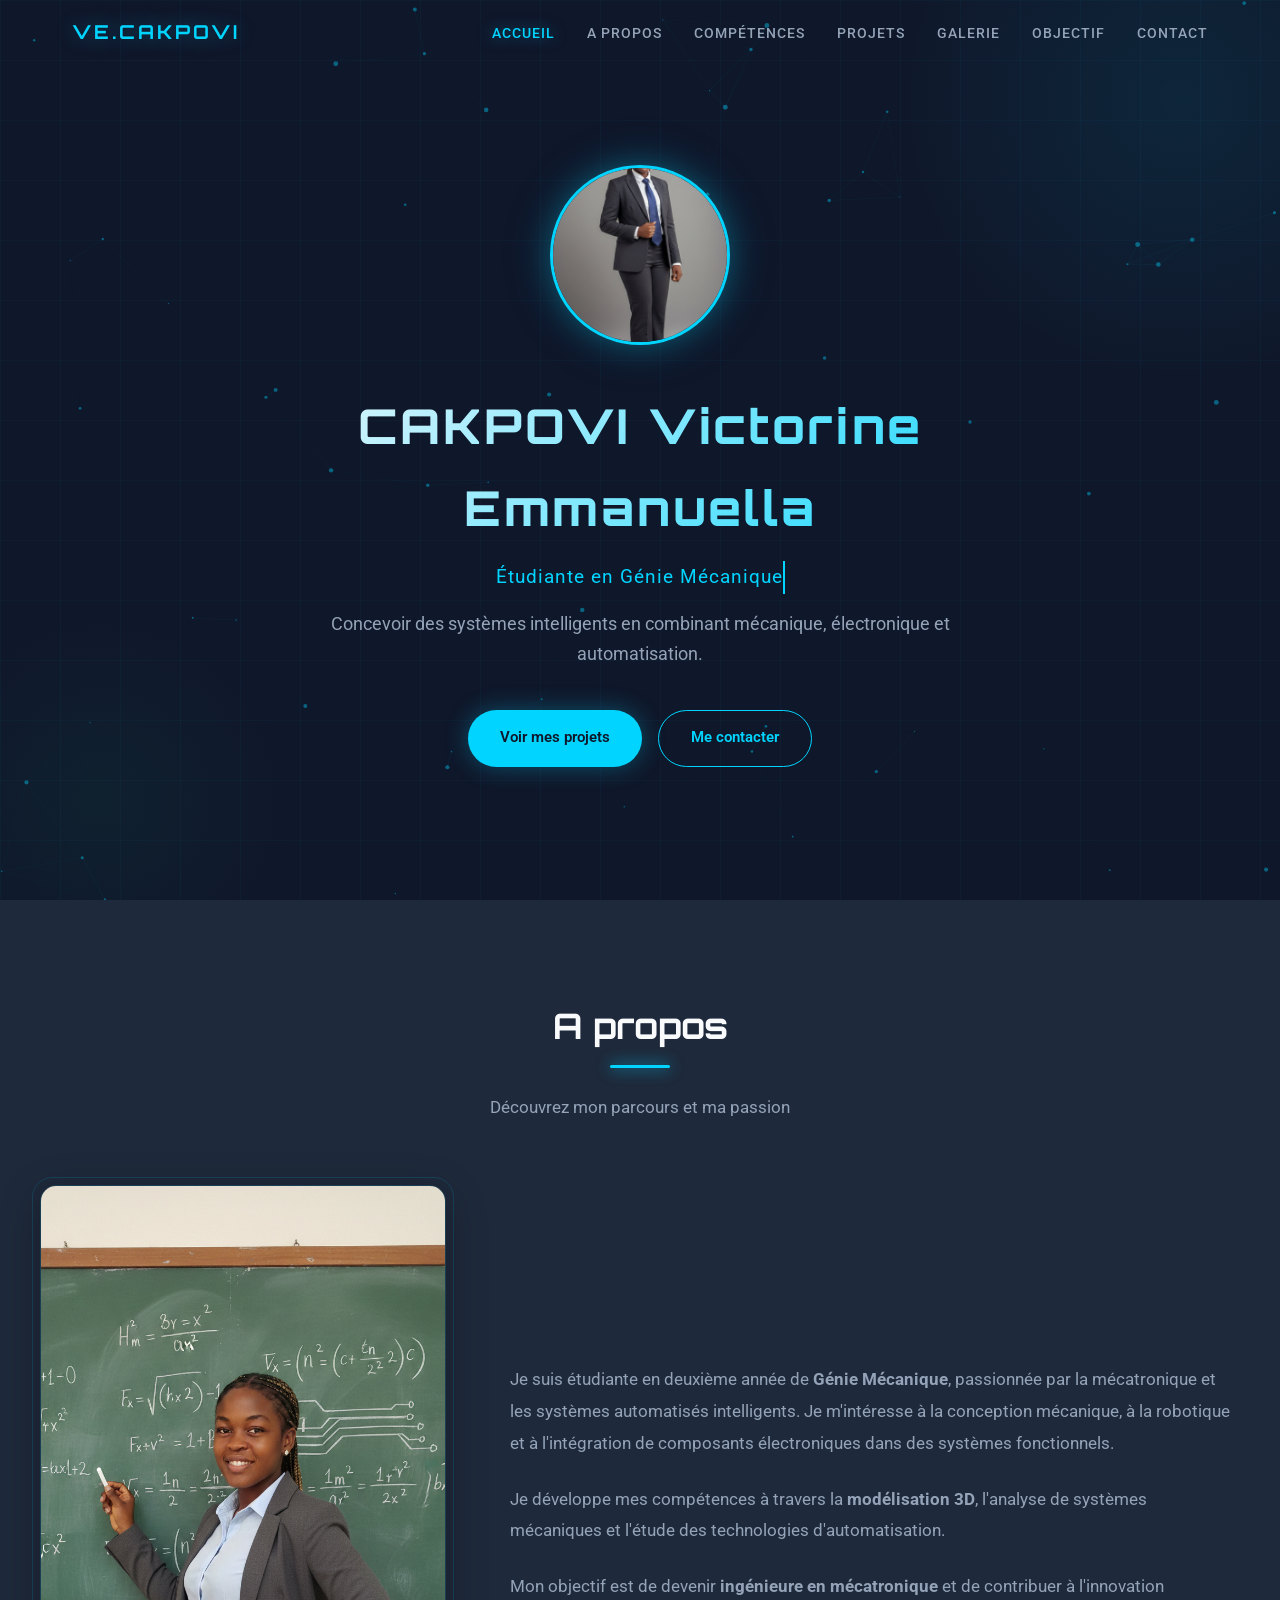
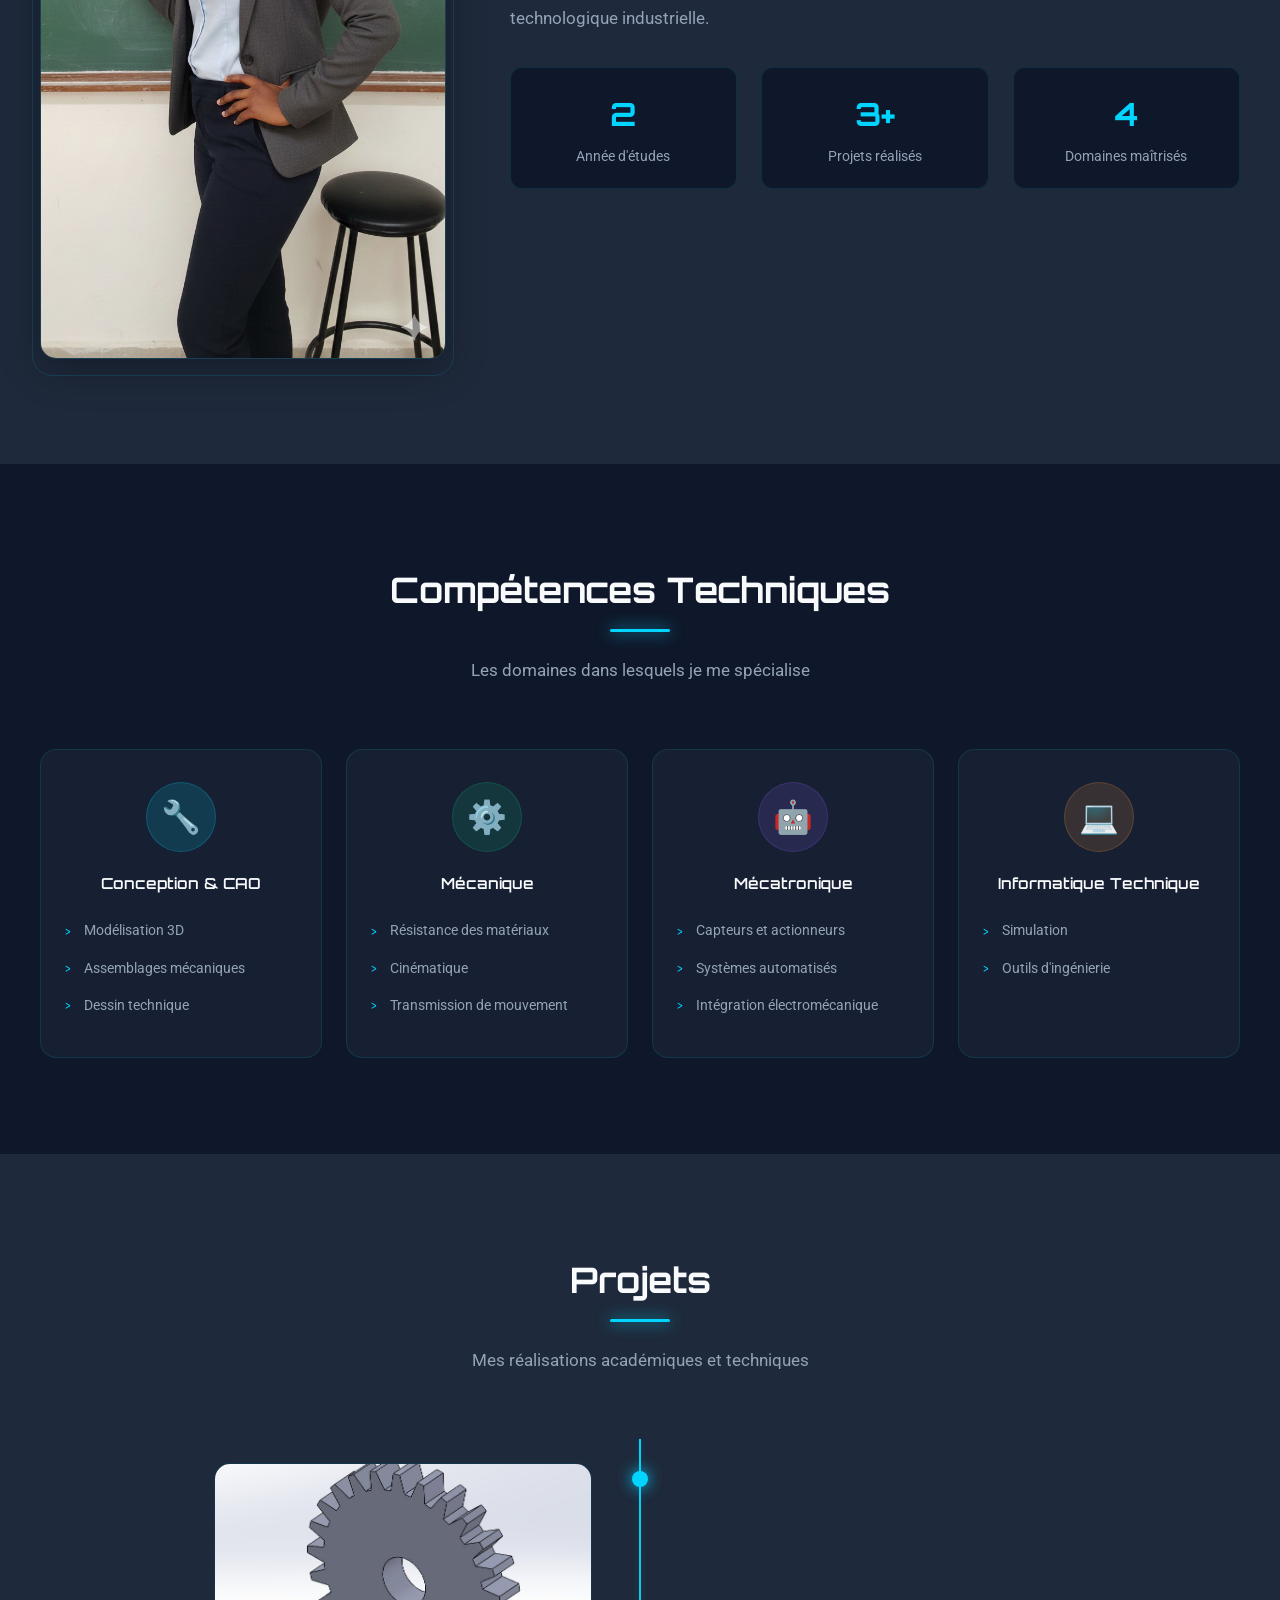
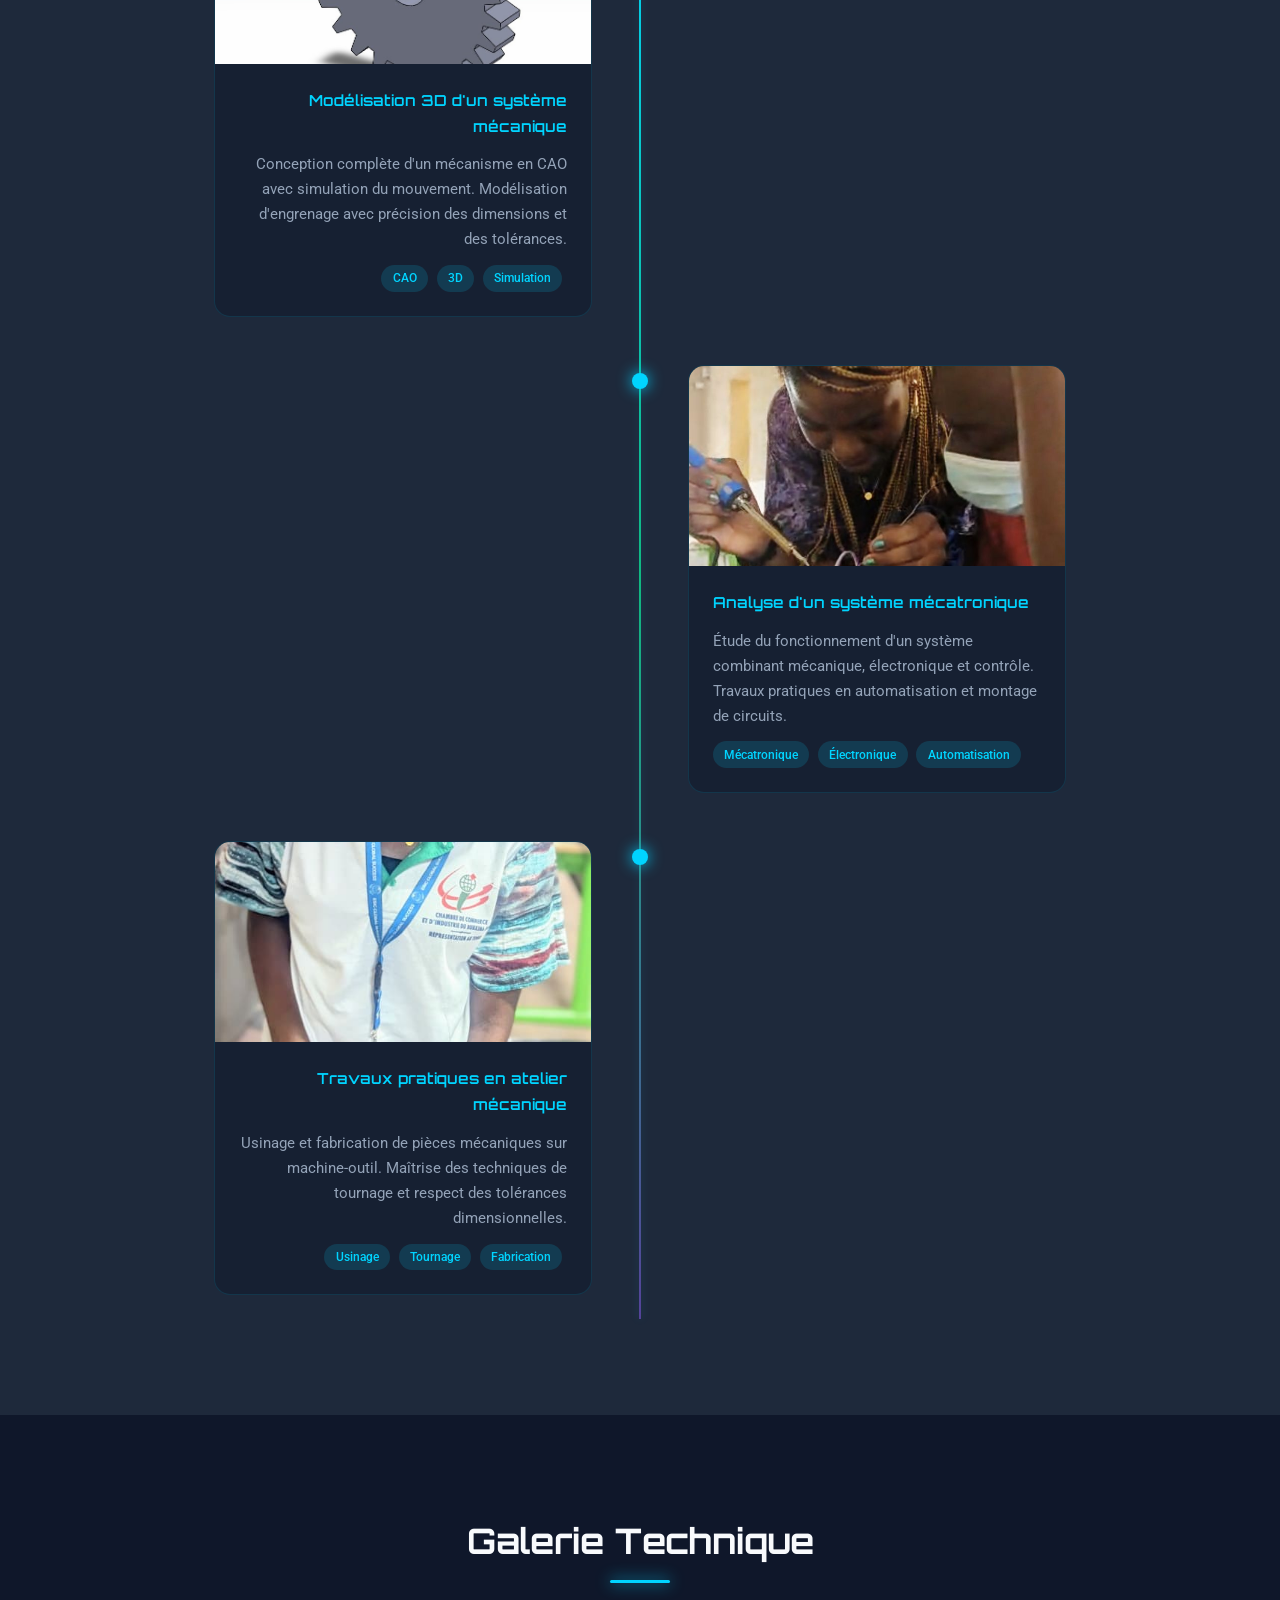
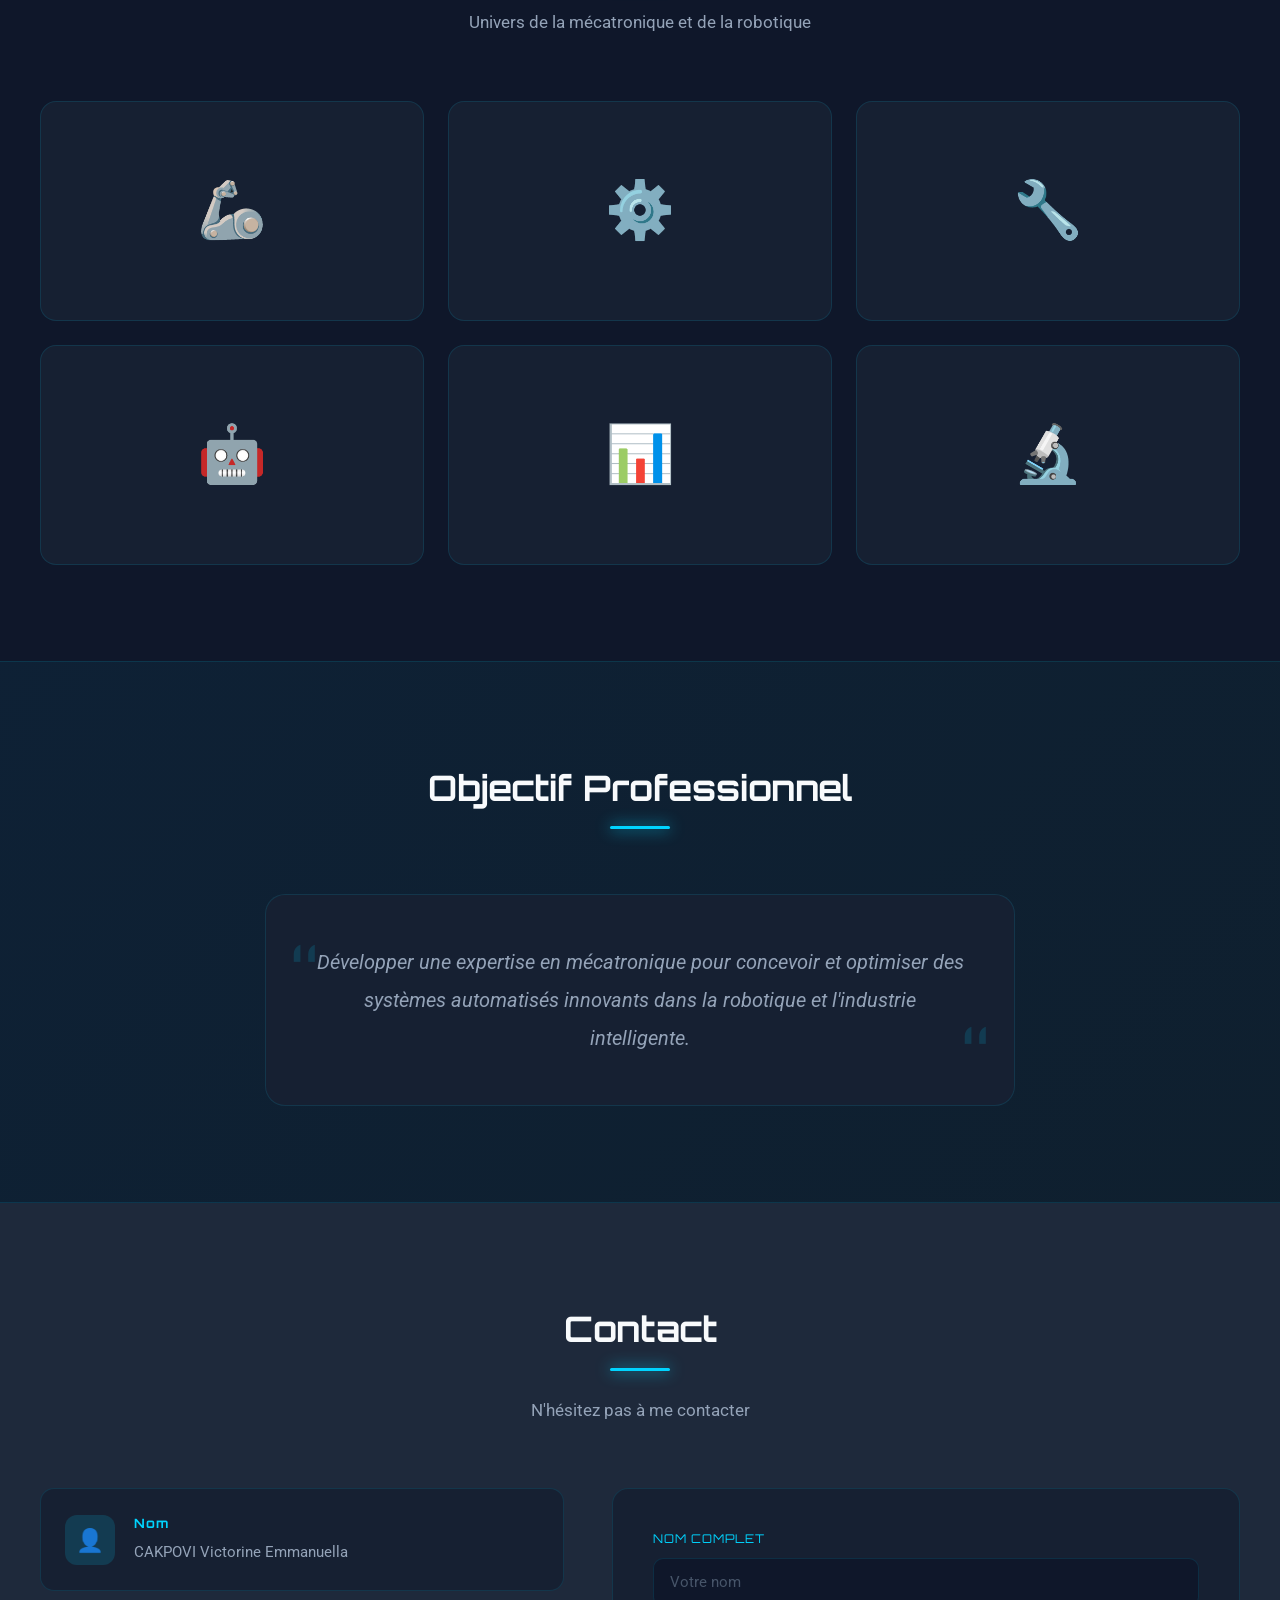
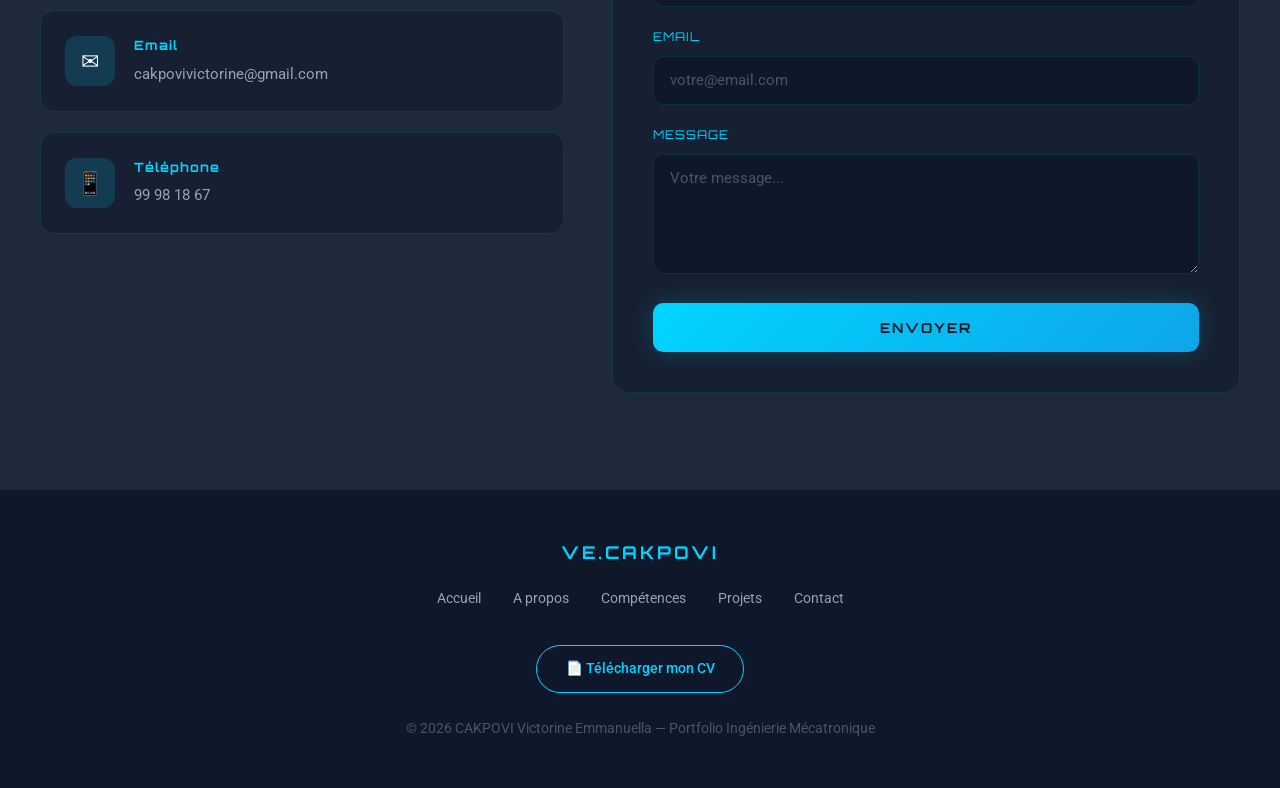
==== index.html @ 9864d6fb "Update" ====
<!DOCTYPE html>
<html lang="fr">
<head>
    <meta charset="UTF-8">
    <meta name="viewport" content="width=device-width, initial-scale=1.0">
    <title>CAKPOVI Victorine Emmanuella | Portfolio Mécatronique</title>
    <meta name="description" content="Portfolio de CAKPOVI Victorine Emmanuella - Étudiante en Génie Mécanique, passionnée de Mécatronique">
    <link rel="preconnect" href="https://fonts.googleapis.com">
    <link rel="preconnect" href="https://fonts.gstatic.com" crossorigin>
    <link href="https://fonts.googleapis.com/css2?family=Orbitron:wght@400;500;600;700;800;900&family=Roboto:wght@300;400;500;700&display=swap" rel="stylesheet">
    <link rel="stylesheet" href="css/style.css">
</head>
<body>

    <!-- ═══ NAVIGATION ═══ -->
    <nav id="navbar">
        <div class="nav-container">
            <div class="logo">VE.CAKPOVI</div>
            <button class="mobile-menu-btn" onclick="toggleMenu()" aria-label="Menu">&#9776;</button>
            <ul class="nav-links" id="navLinks">
                <li><a href="#home">Accueil</a></li>
                <li><a href="#about">A propos</a></li>
                <li><a href="#skills">Compétences</a></li>
                <li><a href="#projects">Projets</a></li>
                <li><a href="#gallery">Galerie</a></li>
                <li><a href="#objective">Objectif</a></li>
                <li><a href="#contact">Contact</a></li>
            </ul>
        </div>
    </nav>

    <!-- ═══ HERO ═══ -->
    <section class="hero" id="home">
        <canvas id="particles-canvas"></canvas>
        <div class="hero-orb-2"></div>

        <div class="hero-content">
            <div class="hero-profile">
                <img src="profile.png" alt="CAKPOVI Victorine Emmanuella">
            </div>
            <h1>CAKPOVI Victorine Emmanuella</h1>
            <p class="hero-subtitle">
                <span class="hero-typed" id="typed-text"></span>
            </p>
            <p class="hero-tagline">Concevoir des systèmes intelligents en combinant mécanique, électronique et automatisation.</p>
            <div class="hero-buttons">
                <a href="#projects" class="btn btn-primary">Voir mes projets</a>
                <a href="#contact" class="btn btn-outline">Me contacter</a>
            </div>
        </div>

        <div class="scroll-indicator">
            <span></span>
            <span></span>
        </div>
    </section>

    <!-- ═══ ABOUT ═══ -->
    <section id="about">
        <div class="container">
            <div class="section-header reveal">
                <h2>A propos</h2>
                <p>Découvrez mon parcours et ma passion</p>
            </div>

            <div class="about-grid">
                <div class="about-image-wrapper reveal">
                    <img src="profile1.png" alt="Victorine Emmanuella en contexte académique">
                </div>
                <div class="about-text reveal">
                    <p>Je suis étudiante en deuxième année de <strong>Génie Mécanique</strong>, passionnée par la mécatronique et les systèmes automatisés intelligents. Je m'intéresse à la conception mécanique, à la robotique et à l'intégration de composants électroniques dans des systèmes fonctionnels.</p>
                    <p>Je développe mes compétences à travers la <strong>modélisation 3D</strong>, l'analyse de systèmes mécaniques et l'étude des technologies d'automatisation.</p>
                    <p>Mon objectif est de devenir <strong>ingénieure en mécatronique</strong> et de contribuer à l'innovation technologique industrielle.</p>

                    <div class="about-stats">
                        <div class="stat-item">
                            <span class="stat-number">2</span>
                            <span class="stat-label">Année d'études</span>
                        </div>
                        <div class="stat-item">
                            <span class="stat-number">3+</span>
                            <span class="stat-label">Projets réalisés</span>
                        </div>
                        <div class="stat-item">
                            <span class="stat-number">4</span>
                            <span class="stat-label">Domaines maîtrisés</span>
                        </div>
                    </div>
                </div>
            </div>
        </div>
    </section>

    <!-- ═══ SKILLS ═══ -->
    <section id="skills">
        <div class="container">
            <div class="section-header reveal">
                <h2>Compétences Techniques</h2>
                <p>Les domaines dans lesquels je me spécialise</p>
            </div>

            <div class="skills-hex-grid">
                <div class="skill-hex reveal">
                    <div class="skill-hex-icon">&#128295;</div>
                    <h3>Conception & CAO</h3>
                    <ul>
                        <li>Modélisation 3D</li>
                        <li>Assemblages mécaniques</li>
                        <li>Dessin technique</li>
                    </ul>
                </div>
                <div class="skill-hex reveal">
                    <div class="skill-hex-icon">&#9881;&#65039;</div>
                    <h3>Mécanique</h3>
                    <ul>
                        <li>Résistance des matériaux</li>
                        <li>Cinématique</li>
                        <li>Transmission de mouvement</li>
                    </ul>
                </div>
                <div class="skill-hex reveal">
                    <div class="skill-hex-icon">&#129302;</div>
                    <h3>Mécatronique</h3>
                    <ul>
                        <li>Capteurs et actionneurs</li>
                        <li>Systèmes automatisés</li>
                        <li>Intégration électromécanique</li>
                    </ul>
                </div>
                <div class="skill-hex reveal">
                    <div class="skill-hex-icon">&#128187;</div>
                    <h3>Informatique Technique</h3>
                    <ul>
                        <li>Simulation</li>
                        <li>Outils d'ingénierie</li>
                    </ul>
                </div>
            </div>
        </div>
    </section>

    <!-- ═══ PROJECTS — TIMELINE ═══ -->
    <section id="projects">
        <div class="container">
            <div class="section-header reveal">
                <h2>Projets</h2>
                <p>Mes réalisations académiques et techniques</p>
            </div>

            <div class="timeline">
                <div class="timeline-item reveal">
                    <div class="timeline-dot"></div>
                    <div class="timeline-card">
                        <div class="timeline-card-img">
                            <img src="gear3d.png" alt="Modélisation 3D d'engrenage">
                        </div>
                        <div class="timeline-card-body">
                            <h3>Modélisation 3D d'un système mécanique</h3>
                            <p>Conception complète d'un mécanisme en CAO avec simulation du mouvement. Modélisation d'engrenage avec précision des dimensions et des tolérances.</p>
                            <span class="timeline-tag">CAO</span>
                            <span class="timeline-tag">3D</span>
                            <span class="timeline-tag">Simulation</span>
                        </div>
                    </div>
                </div>

                <div class="timeline-item reveal">
                    <div class="timeline-dot"></div>
                    <div class="timeline-card">
                        <div class="timeline-card-img">
                            <img src="project1.jpeg" alt="Système mécatronique">
                        </div>
                        <div class="timeline-card-body">
                            <h3>Analyse d'un système mécatronique</h3>
                            <p>Étude du fonctionnement d'un système combinant mécanique, électronique et contrôle. Travaux pratiques en automatisation et montage de circuits.</p>
                            <span class="timeline-tag">Mécatronique</span>
                            <span class="timeline-tag">Électronique</span>
                            <span class="timeline-tag">Automatisation</span>
                        </div>
                    </div>
                </div>

                <div class="timeline-item reveal">
                    <div class="timeline-dot"></div>
                    <div class="timeline-card">
                        <div class="timeline-card-img">
                            <img src="projet2.jpeg" alt="Travaux pratiques atelier">
                        </div>
                        <div class="timeline-card-body">
                            <h3>Travaux pratiques en atelier mécanique</h3>
                            <p>Usinage et fabrication de pièces mécaniques sur machine-outil. Maîtrise des techniques de tournage et respect des tolérances dimensionnelles.</p>
                            <span class="timeline-tag">Usinage</span>
                            <span class="timeline-tag">Tournage</span>
                            <span class="timeline-tag">Fabrication</span>
                        </div>
                    </div>
                </div>
            </div>
        </div>
    </section>

    <!-- ═══ GALLERY ═══ -->
    <section id="gallery">
        <div class="container">
            <div class="section-header reveal">
                <h2>Galerie Technique</h2>
                <p>Univers de la mécatronique et de la robotique</p>
            </div>

            <div class="gallery-grid">
                <div class="gallery-card reveal">
                    <div class="gallery-icon">&#129470;</div>
                    <div class="gallery-info">
                        <h4>Robotique Industrielle</h4>
                        <p>Bras robotisés et automation</p>
                    </div>
                </div>
                <div class="gallery-card reveal">
                    <div class="gallery-icon">&#9881;&#65039;</div>
                    <div class="gallery-info">
                        <h4>Engrenages Mécaniques</h4>
                        <p>Transmission et cinématique</p>
                    </div>
                </div>
                <div class="gallery-card reveal">
                    <div class="gallery-icon">&#128295;</div>
                    <div class="gallery-info">
                        <h4>Assemblages 3D</h4>
                        <p>Modélisation et conception</p>
                    </div>
                </div>
                <div class="gallery-card reveal">
                    <div class="gallery-icon">&#129302;</div>
                    <div class="gallery-info">
                        <h4>Systèmes Automatisés</h4>
                        <p>Contrôle et programmation</p>
                    </div>
                </div>
                <div class="gallery-card reveal">
                    <div class="gallery-icon">&#128202;</div>
                    <div class="gallery-info">
                        <h4>Schémas Mécatroniques</h4>
                        <p>Analyse et conception</p>
                    </div>
                </div>
                <div class="gallery-card reveal">
                    <div class="gallery-icon">&#128300;</div>
                    <div class="gallery-info">
                        <h4>Innovation Technologique</h4>
                        <p>Recherche et développement</p>
                    </div>
                </div>
            </div>
        </div>
    </section>

    <!-- ═══ OBJECTIVE ═══ -->
    <section id="objective">
        <div class="container">
            <div class="section-header reveal">
                <h2>Objectif Professionnel</h2>
            </div>
            <div class="objective-box reveal">
                <p>Développer une expertise en mécatronique pour concevoir et optimiser des systèmes automatisés innovants dans la robotique et l'industrie intelligente.</p>
            </div>
        </div>
    </section>

    <!-- ═══ CONTACT ═══ -->
    <section id="contact">
        <div class="container">
            <div class="section-header reveal">
                <h2>Contact</h2>
                <p>N'hésitez pas à me contacter</p>
            </div>

            <div class="contact-grid">
                <div class="contact-cards reveal">
                    <div class="contact-card">
                        <div class="contact-card-icon">&#128100;</div>
                        <div>
                            <h4>Nom</h4>
                            <p>CAKPOVI Victorine Emmanuella</p>
                        </div>
                    </div>
                    <div class="contact-card">
                        <div class="contact-card-icon">&#9993;</div>
                        <div>
                            <h4>Email</h4>
                            <p><a href="mailto:cakpovivictorine@gmail.com">cakpovivictorine@gmail.com</a></p>
                        </div>
                    </div>
                    <div class="contact-card">
                        <div class="contact-card-icon">&#128241;</div>
                        <div>
                            <h4>Téléphone</h4>
                            <p><a href="tel:+22999981867">99 98 18 67</a></p>
                        </div>
                    </div>
                </div>

                <form class="contact-form-wrapper reveal" onsubmit="handleSubmit(event)">
                    <div class="form-group">
                        <label for="name">Nom complet</label>
                        <input type="text" id="name" name="name" placeholder="Votre nom" required>
                    </div>
                    <div class="form-group">
                        <label for="email">Email</label>
                        <input type="email" id="email" name="email" placeholder="votre@email.com" required>
                    </div>
                    <div class="form-group">
                        <label for="message">Message</label>
                        <textarea id="message" name="message" placeholder="Votre message..." required></textarea>
                    </div>
                    <button type="submit" class="submit-btn">ENVOYER</button>
                </form>
            </div>
        </div>
    </section>

    <!-- ═══ FOOTER ═══ -->
    <footer>
        <div class="footer-logo">VE.CAKPOVI</div>
        <div class="footer-links">
            <a href="#home">Accueil</a>
            <a href="#about">A propos</a>
            <a href="#skills">Compétences</a>
            <a href="#projects">Projets</a>
            <a href="#contact">Contact</a>
        </div>
        <a href="#" class="cv-btn">&#128196; Télécharger mon CV</a>
        <p style="margin-top:1.5rem;">&copy; 2026 CAKPOVI Victorine Emmanuella &mdash; Portfolio Ingénierie Mécatronique</p>
    </footer>

    <script src="js/main.js"></script>
</body>
</html>
---- css/style.css ----
/* ══════════════════════════════════════════
   PORTFOLIO — MÉCATRONIQUE FUTURISTE
   CAKPOVI Victorine Emmanuella
   ══════════════════════════════════════════ */

*, *::before, *::after {
    margin: 0;
    padding: 0;
    box-sizing: border-box;
}

:root {
    --bg-primary: #0F172A;
    --bg-secondary: #1E293B;
    --bg-card: #162032;
    --cyan: #00D4FF;
    --cyan-dim: rgba(0, 212, 255, 0.15);
    --green: #10B981;
    --green-dim: rgba(16, 185, 129, 0.15);
    --white: #F8FAFC;
    --gray: #94A3B8;
    --gray-dark: #475569;
    --border: rgba(0, 212, 255, 0.12);
}

html {
    scroll-behavior: smooth;
}

body {
    font-family: 'Roboto', sans-serif;
    background: var(--bg-primary);
    color: var(--white);
    line-height: 1.7;
    overflow-x: hidden;
}

/* ══════════ NAVIGATION ══════════ */
nav {
    position: fixed;
    top: 0;
    width: 100%;
    z-index: 1000;
    padding: 1rem 0;
    transition: background .4s, box-shadow .4s;
}

nav.scrolled {
    background: rgba(15, 23, 42, .92);
    backdrop-filter: blur(20px);
    -webkit-backdrop-filter: blur(20px);
    box-shadow: 0 1px 30px rgba(0, 212, 255, .08);
}

nav .nav-container {
    max-width: 1200px;
    margin: 0 auto;
    padding: 0 2rem;
    display: flex;
    justify-content: space-between;
    align-items: center;
}

.logo {
    font-family: 'Orbitron', sans-serif;
    font-size: 1.2rem;
    font-weight: 700;
    color: var(--cyan);
    letter-spacing: 3px;
    text-shadow: 0 0 20px rgba(0, 212, 255, .4);
}

.nav-links {
    display: flex;
    gap: 2rem;
    list-style: none;
}

.nav-links a {
    color: var(--gray);
    text-decoration: none;
    font-size: .9rem;
    font-weight: 500;
    letter-spacing: 1px;
    text-transform: uppercase;
    transition: color .3s, text-shadow .3s;
    position: relative;
}

.nav-links a:hover,
.nav-links a.active {
    color: var(--cyan);
    text-shadow: 0 0 15px rgba(0, 212, 255, .5);
}

.nav-links a::after {
    content: '';
    position: absolute;
    bottom: -6px;
    left: 0;
    width: 0;
    height: 2px;
    background: var(--cyan);
    box-shadow: 0 0 10px var(--cyan);
    transition: width .3s;
}

.nav-links a:hover::after {
    width: 100%;
}

.mobile-menu-btn {
    display: none;
    background: none;
    border: 1px solid var(--cyan);
    color: var(--cyan);
    font-size: 1.4rem;
    cursor: pointer;
    padding: .4rem .7rem;
    border-radius: 6px;
    transition: background .3s;
}

.mobile-menu-btn:hover {
    background: var(--cyan-dim);
}

/* ══════════ HERO SECTION ══════════ */
.hero {
    min-height: 100vh;
    display: flex;
    align-items: center;
    justify-content: center;
    position: relative;
    overflow: hidden;
    padding: 6rem 2rem 4rem;
}

#particles-canvas {
    position: absolute;
    top: 0;
    left: 0;
    width: 100%;
    height: 100%;
    z-index: 0;
}

.hero::before {
    content: '';
    position: absolute;
    inset: 0;
    background-image:
        linear-gradient(rgba(0, 212, 255, .03) 1px, transparent 1px),
        linear-gradient(90deg, rgba(0, 212, 255, .03) 1px, transparent 1px);
    background-size: 60px 60px;
    z-index: 0;
}

.hero::after {
    content: '';
    position: absolute;
    width: 600px;
    height: 600px;
    background: radial-gradient(circle, rgba(0, 212, 255, .08) 0%, transparent 70%);
    border-radius: 50%;
    top: -200px;
    right: -200px;
    animation: float 8s ease-in-out infinite;
    z-index: 0;
}

.hero-orb-2 {
    position: absolute;
    width: 400px;
    height: 400px;
    background: radial-gradient(circle, rgba(16, 185, 129, .06) 0%, transparent 70%);
    border-radius: 50%;
    bottom: -100px;
    left: -100px;
    animation: float 10s ease-in-out infinite reverse;
    z-index: 0;
}

@keyframes float {
    0%, 100% { transform: translate(0, 0) scale(1); }
    50% { transform: translate(30px, -30px) scale(1.1); }
}

.hero-content {
    position: relative;
    z-index: 1;
    text-align: center;
    max-width: 900px;
}

.hero-profile {
    width: 180px;
    height: 180px;
    margin: 0 auto 2.5rem;
    border-radius: 50%;
    overflow: hidden;
    border: 3px solid var(--cyan);
    box-shadow:
        0 0 30px rgba(0, 212, 255, .3),
        0 0 60px rgba(0, 212, 255, .1),
        inset 0 0 30px rgba(0, 212, 255, .1);
    animation: glow-pulse 3s ease-in-out infinite alternate;
}

.hero-profile img {
    width: 100%;
    height: 100%;
    object-fit: cover;
}

@keyframes glow-pulse {
    from { box-shadow: 0 0 30px rgba(0, 212, 255, .3), 0 0 60px rgba(0, 212, 255, .1); }
    to   { box-shadow: 0 0 40px rgba(0, 212, 255, .5), 0 0 80px rgba(0, 212, 255, .2); }
}

.hero h1 {
    font-family: 'Orbitron', sans-serif;
    font-size: 3rem;
    font-weight: 800;
    letter-spacing: 3px;
    margin-bottom: .8rem;
    background: linear-gradient(135deg, var(--white) 0%, var(--cyan) 100%);
    -webkit-background-clip: text;
    -webkit-text-fill-color: transparent;
    background-clip: text;
}

.hero-subtitle {
    font-size: 1.2rem;
    color: var(--cyan);
    font-weight: 400;
    margin-bottom: 1rem;
    letter-spacing: 1px;
}

.hero-typed {
    display: inline-block;
    border-right: 2px solid var(--cyan);
    animation: blink .8s step-end infinite;
}

@keyframes blink {
    50% { border-color: transparent; }
}

.hero-tagline {
    font-size: 1.1rem;
    color: var(--gray);
    max-width: 650px;
    margin: 0 auto 2.5rem;
}

.hero-buttons {
    display: flex;
    gap: 1rem;
    justify-content: center;
    flex-wrap: wrap;
}

/* ══════════ BUTTONS ══════════ */
.btn {
    display: inline-flex;
    align-items: center;
    gap: .5rem;
    padding: .9rem 2rem;
    border-radius: 50px;
    font-weight: 600;
    font-size: .95rem;
    text-decoration: none;
    transition: all .3s;
    cursor: pointer;
    border: none;
    font-family: 'Roboto', sans-serif;
}

.btn-primary {
    background: var(--cyan);
    color: var(--bg-primary);
    box-shadow: 0 0 25px rgba(0, 212, 255, .3);
}

.btn-primary:hover {
    transform: translateY(-3px);
    box-shadow: 0 0 40px rgba(0, 212, 255, .5);
}

.btn-outline {
    background: transparent;
    color: var(--cyan);
    border: 1.5px solid var(--cyan);
}

.btn-outline:hover {
    background: var(--cyan-dim);
    transform: translateY(-3px);
    box-shadow: 0 0 25px rgba(0, 212, 255, .2);
}

/* Scroll indicator */
.scroll-indicator {
    position: absolute;
    bottom: 2rem;
    left: 50%;
    transform: translateX(-50%);
    z-index: 1;
}

.scroll-indicator span {
    display: block;
    width: 24px;
    height: 24px;
    border-right: 2px solid var(--cyan);
    border-bottom: 2px solid var(--cyan);
    transform: rotate(45deg);
    animation: scroll-down 2s infinite;
    opacity: 0;
}

.scroll-indicator span:nth-child(1) { animation-delay: 0s; }
.scroll-indicator span:nth-child(2) { animation-delay: .2s; }

@keyframes scroll-down {
    0%   { opacity: 0; transform: rotate(45deg) translate(-10px, -10px); }
    50%  { opacity: 1; }
    100% { opacity: 0; transform: rotate(45deg) translate(10px, 10px); }
}

/* ══════════ SECTIONS COMMON ══════════ */
section {
    padding: 6rem 2rem;
}

.section-header {
    text-align: center;
    margin-bottom: 4rem;
}

.section-header h2 {
    font-family: 'Orbitron', sans-serif;
    font-size: 2.2rem;
    font-weight: 700;
    margin-bottom: .8rem;
    position: relative;
    display: inline-block;
}

.section-header h2::after {
    content: '';
    position: absolute;
    bottom: -12px;
    left: 50%;
    transform: translateX(-50%);
    width: 60px;
    height: 3px;
    background: var(--cyan);
    box-shadow: 0 0 15px var(--cyan);
    border-radius: 2px;
}

.section-header p {
    color: var(--gray);
    font-size: 1.05rem;
    margin-top: 1.5rem;
}

.container {
    max-width: 1200px;
    margin: 0 auto;
}

/* ══════════ ABOUT SECTION ══════════ */
#about {
    background: var(--bg-secondary);
}

.about-grid {
    display: grid;
    grid-template-columns: 1fr 1.8fr;
    gap: 4rem;
    align-items: center;
}

.about-image-wrapper {
    position: relative;
}

.about-image-wrapper img {
    width: 100%;
    border-radius: 16px;
    border: 1px solid var(--border);
    box-shadow: 0 10px 40px rgba(0, 0, 0, .3);
}

.about-image-wrapper::before {
    content: '';
    position: absolute;
    inset: -8px;
    border-radius: 20px;
    border: 1px solid var(--cyan);
    opacity: .15;
    z-index: -1;
}

.about-text p {
    color: var(--gray);
    font-size: 1.05rem;
    margin-bottom: 1.5rem;
    line-height: 1.9;
}

.about-stats {
    display: grid;
    grid-template-columns: repeat(3, 1fr);
    gap: 1.5rem;
    margin-top: 2rem;
}

.stat-item {
    text-align: center;
    padding: 1.2rem;
    background: var(--bg-primary);
    border-radius: 12px;
    border: 1px solid var(--border);
}

.stat-number {
    font-family: 'Orbitron', sans-serif;
    font-size: 2rem;
    font-weight: 700;
    color: var(--cyan);
    display: block;
}

.stat-label {
    font-size: .85rem;
    color: var(--gray);
    margin-top: .3rem;
}

/* ══════════ SKILLS SECTION ══════════ */
#skills {
    background: var(--bg-primary);
}

.skills-hex-grid {
    display: grid;
    grid-template-columns: repeat(4, 1fr);
    gap: 1.5rem;
}

.skill-hex {
    background: var(--bg-card);
    border: 1px solid var(--border);
    border-radius: 16px;
    padding: 2rem 1.5rem;
    text-align: center;
    transition: all .4s;
    position: relative;
    overflow: hidden;
}

.skill-hex::before {
    content: '';
    position: absolute;
    top: 0;
    left: 0;
    width: 100%;
    height: 3px;
    background: linear-gradient(90deg, transparent, var(--cyan), transparent);
    opacity: 0;
    transition: opacity .4s;
}

.skill-hex:hover::before {
    opacity: 1;
}

.skill-hex:hover {
    transform: translateY(-8px);
    border-color: rgba(0, 212, 255, .3);
    box-shadow: 0 15px 40px rgba(0, 212, 255, .1);
}

.skill-hex-icon {
    width: 70px;
    height: 70px;
    margin: 0 auto 1.2rem;
    border-radius: 50%;
    display: flex;
    align-items: center;
    justify-content: center;
    font-size: 2rem;
    background: var(--cyan-dim);
    border: 1px solid rgba(0, 212, 255, .2);
    transition: all .4s;
}

.skill-hex:hover .skill-hex-icon {
    box-shadow: 0 0 25px rgba(0, 212, 255, .3);
    transform: scale(1.1);
}

/* Skill colors per card */
.skill-hex:nth-child(2) .skill-hex-icon {
    background: var(--green-dim);
    border-color: rgba(16, 185, 129, .2);
}
.skill-hex:nth-child(2):hover .skill-hex-icon {
    box-shadow: 0 0 25px rgba(16, 185, 129, .3);
}

.skill-hex:nth-child(3) .skill-hex-icon {
    background: rgba(139, 92, 246, .15);
    border-color: rgba(139, 92, 246, .2);
}
.skill-hex:nth-child(3):hover .skill-hex-icon {
    box-shadow: 0 0 25px rgba(139, 92, 246, .3);
}

.skill-hex:nth-child(4) .skill-hex-icon {
    background: rgba(251, 146, 60, .15);
    border-color: rgba(251, 146, 60, .2);
}
.skill-hex:nth-child(4):hover .skill-hex-icon {
    box-shadow: 0 0 25px rgba(251, 146, 60, .3);
}

.skill-hex h3 {
    font-family: 'Orbitron', sans-serif;
    font-size: .95rem;
    font-weight: 600;
    margin-bottom: 1rem;
    color: var(--white);
}

.skill-hex ul {
    list-style: none;
    text-align: left;
}

.skill-hex li {
    padding: .4rem 0;
    color: var(--gray);
    font-size: .9rem;
    padding-left: 1.2rem;
    position: relative;
}

.skill-hex li::before {
    content: '>';
    position: absolute;
    left: 0;
    color: var(--cyan);
    font-family: 'Orbitron', sans-serif;
    font-size: .7rem;
    top: .55rem;
}

/* ══════════ PROJECTS — TIMELINE ══════════ */
#projects {
    background: var(--bg-secondary);
}

.timeline {
    position: relative;
    max-width: 900px;
    margin: 0 auto;
}

.timeline::before {
    content: '';
    position: absolute;
    left: 50%;
    transform: translateX(-50%);
    width: 2px;
    height: 100%;
    background: linear-gradient(to bottom, var(--cyan), var(--green), rgba(139, 92, 246, .5));
    box-shadow: 0 0 10px rgba(0, 212, 255, .2);
}

.timeline-item {
    position: relative;
    width: 50%;
    padding: 1.5rem;
}

.timeline-item:nth-child(odd) {
    left: 0;
    padding-right: 3rem;
    text-align: right;
}

.timeline-item:nth-child(even) {
    left: 50%;
    padding-left: 3rem;
}

.timeline-dot {
    position: absolute;
    width: 16px;
    height: 16px;
    background: var(--cyan);
    border-radius: 50%;
    top: 2rem;
    box-shadow: 0 0 15px var(--cyan);
    z-index: 2;
}

.timeline-item:nth-child(odd) .timeline-dot {
    right: -8px;
}

.timeline-item:nth-child(even) .timeline-dot {
    left: -8px;
}

.timeline-card {
    background: var(--bg-card);
    border: 1px solid var(--border);
    border-radius: 16px;
    overflow: hidden;
    transition: all .4s;
}

.timeline-card:hover {
    transform: translateY(-5px);
    border-color: rgba(0, 212, 255, .3);
    box-shadow: 0 15px 40px rgba(0, 0, 0, .3), 0 0 20px rgba(0, 212, 255, .08);
}

.timeline-card-img {
    width: 100%;
    height: 200px;
    overflow: hidden;
}

.timeline-card-img img {
    width: 100%;
    height: 100%;
    object-fit: cover;
    transition: transform .5s;
}

.timeline-card:hover .timeline-card-img img {
    transform: scale(1.08);
}

.timeline-card-body {
    padding: 1.5rem;
}

.timeline-card-body h3 {
    font-family: 'Orbitron', sans-serif;
    font-size: .95rem;
    font-weight: 600;
    margin-bottom: .8rem;
    color: var(--cyan);
}

.timeline-card-body p {
    color: var(--gray);
    font-size: .92rem;
    line-height: 1.7;
}

.timeline-tag {
    display: inline-block;
    padding: .2rem .7rem;
    background: var(--cyan-dim);
    color: var(--cyan);
    border-radius: 20px;
    font-size: .75rem;
    font-weight: 500;
    margin-top: .8rem;
    margin-right: .3rem;
}

/* ══════════ GALLERY ══════════ */
#gallery {
    background: var(--bg-primary);
}

.gallery-grid {
    display: grid;
    grid-template-columns: repeat(3, 1fr);
    gap: 1.5rem;
}

.gallery-card {
    position: relative;
    height: 220px;
    border-radius: 16px;
    overflow: hidden;
    border: 1px solid var(--border);
    background: var(--bg-card);
    display: flex;
    align-items: center;
    justify-content: center;
    cursor: pointer;
    transition: all .4s;
}

.gallery-card:hover {
    border-color: rgba(0, 212, 255, .3);
    transform: translateY(-5px);
    box-shadow: 0 10px 30px rgba(0, 212, 255, .1);
}

.gallery-icon {
    font-size: 3.5rem;
    transition: transform .4s;
}

.gallery-card:hover .gallery-icon {
    transform: scale(1.15);
}

.gallery-info {
    position: absolute;
    bottom: 0;
    width: 100%;
    padding: 1rem;
    background: linear-gradient(transparent, rgba(15, 23, 42, .95));
    transform: translateY(100%);
    transition: transform .4s;
}

.gallery-card:hover .gallery-info {
    transform: translateY(0);
}

.gallery-info h4 {
    font-family: 'Orbitron', sans-serif;
    font-size: .8rem;
    color: var(--cyan);
    letter-spacing: 1px;
}

.gallery-info p {
    font-size: .8rem;
    color: var(--gray);
    margin-top: .3rem;
}

/* ══════════ OBJECTIVE ══════════ */
#objective {
    background: linear-gradient(135deg, rgba(0, 212, 255, .05), rgba(16, 185, 129, .05));
    border-top: 1px solid var(--border);
    border-bottom: 1px solid var(--border);
    text-align: center;
}

.objective-box {
    max-width: 750px;
    margin: 0 auto;
    padding: 3rem;
    background: var(--bg-card);
    border-radius: 20px;
    border: 1px solid var(--border);
    position: relative;
}

.objective-box::before,
.objective-box::after {
    content: '\201C';
    font-family: 'Orbitron', sans-serif;
    font-size: 5rem;
    color: var(--cyan);
    opacity: .15;
    position: absolute;
}

.objective-box::before {
    top: .5rem;
    left: 1.5rem;
}

.objective-box::after {
    bottom: -1rem;
    right: 1.5rem;
}

.objective-box p {
    font-size: 1.25rem;
    line-height: 1.9;
    color: var(--gray);
    font-style: italic;
}

/* ══════════ CONTACT ══════════ */
#contact {
    background: var(--bg-secondary);
}

.contact-grid {
    display: grid;
    grid-template-columns: 1fr 1.2fr;
    gap: 3rem;
}

.contact-cards {
    display: flex;
    flex-direction: column;
    gap: 1.2rem;
}

.contact-card {
    display: flex;
    align-items: center;
    gap: 1.2rem;
    padding: 1.5rem;
    background: var(--bg-card);
    border-radius: 14px;
    border: 1px solid var(--border);
    transition: all .3s;
}

.contact-card:hover {
    border-color: rgba(0, 212, 255, .3);
    box-shadow: 0 5px 20px rgba(0, 212, 255, .08);
}

.contact-card-icon {
    width: 50px;
    height: 50px;
    border-radius: 12px;
    display: flex;
    align-items: center;
    justify-content: center;
    font-size: 1.4rem;
    background: var(--cyan-dim);
    flex-shrink: 0;
}

.contact-card h4 {
    font-family: 'Orbitron', sans-serif;
    font-size: .8rem;
    color: var(--cyan);
    margin-bottom: .3rem;
    letter-spacing: 1px;
}

.contact-card p,
.contact-card a {
    color: var(--gray);
    font-size: .95rem;
    text-decoration: none;
    transition: color .3s;
}

.contact-card a:hover {
    color: var(--cyan);
}

.contact-form-wrapper {
    background: var(--bg-card);
    padding: 2.5rem;
    border-radius: 16px;
    border: 1px solid var(--border);
}

.form-group {
    margin-bottom: 1.3rem;
}

.form-group label {
    display: block;
    margin-bottom: .5rem;
    font-family: 'Orbitron', sans-serif;
    font-size: .75rem;
    color: var(--cyan);
    letter-spacing: 1px;
    text-transform: uppercase;
}

.form-group input,
.form-group textarea {
    width: 100%;
    padding: .9rem 1rem;
    background: var(--bg-primary);
    border: 1px solid var(--border);
    border-radius: 10px;
    color: var(--white);
    font-family: 'Roboto', sans-serif;
    font-size: .95rem;
    transition: border-color .3s, box-shadow .3s;
}

.form-group input:focus,
.form-group textarea:focus {
    outline: none;
    border-color: var(--cyan);
    box-shadow: 0 0 15px rgba(0, 212, 255, .15);
}

.form-group textarea {
    resize: vertical;
    min-height: 120px;
}

.form-group input::placeholder,
.form-group textarea::placeholder {
    color: var(--gray-dark);
}

.submit-btn {
    width: 100%;
    padding: 1rem;
    background: linear-gradient(135deg, var(--cyan), #0ea5e9);
    color: var(--bg-primary);
    border: none;
    border-radius: 10px;
    font-family: 'Orbitron', sans-serif;
    font-size: .85rem;
    font-weight: 700;
    letter-spacing: 2px;
    cursor: pointer;
    transition: all .3s;
    box-shadow: 0 0 25px rgba(0, 212, 255, .2);
}

.submit-btn:hover {
    transform: translateY(-2px);
    box-shadow: 0 0 40px rgba(0, 212, 255, .4);
}

/* ══════════ FOOTER ══════════ */
footer {
    background: var(--bg-primary);
    border-top: 1px solid var(--border);
    padding: 3rem 2rem;
    text-align: center;
}

.footer-logo {
    font-family: 'Orbitron', sans-serif;
    font-size: 1.1rem;
    font-weight: 700;
    color: var(--cyan);
    letter-spacing: 3px;
    margin-bottom: 1rem;
}

footer p {
    color: var(--gray-dark);
    font-size: .85rem;
}

.footer-links {
    display: flex;
    justify-content: center;
    gap: 2rem;
    margin: 1.2rem 0;
}

.footer-links a {
    color: var(--gray);
    text-decoration: none;
    font-size: .85rem;
    transition: color .3s;
}

.footer-links a:hover {
    color: var(--cyan);
}

.cv-btn {
    display: inline-flex;
    align-items: center;
    gap: .5rem;
    margin-top: 1rem;
    padding: .7rem 1.8rem;
    border: 1px solid var(--cyan);
    color: var(--cyan);
    border-radius: 50px;
    text-decoration: none;
    font-size: .85rem;
    font-weight: 500;
    transition: all .3s;
}

.cv-btn:hover {
    background: var(--cyan-dim);
    box-shadow: 0 0 20px rgba(0, 212, 255, .15);
}

/* ══════════ SCROLL REVEAL ══════════ */
.reveal {
    opacity: 0;
    transform: translateY(40px);
    transition: opacity .8s ease, transform .8s ease;
}

.reveal.visible {
    opacity: 1;
    transform: translateY(0);
}

/* ══════════ RESPONSIVE ══════════ */
@media (max-width: 1024px) {
    .skills-hex-grid {
        grid-template-columns: repeat(2, 1fr);
    }
}

@media (max-width: 768px) {
    .nav-links {
        display: none;
        position: absolute;
        top: 100%;
        left: 0;
        width: 100%;
        background: rgba(15, 23, 42, .98);
        backdrop-filter: blur(20px);
        flex-direction: column;
        padding: 2rem;
        gap: 1.2rem;
        border-top: 1px solid var(--border);
    }

    .nav-links.active {
        display: flex;
    }

    .nav-links a {
        text-align: center;
    }

    .mobile-menu-btn {
        display: block;
    }

    .hero h1 {
        font-size: 1.8rem;
        letter-spacing: 1px;
    }

    .hero-subtitle {
        font-size: 1rem;
    }

    .hero-profile {
        width: 140px;
        height: 140px;
    }

    .about-grid {
        grid-template-columns: 1fr;
        text-align: center;
    }

    .about-stats {
        grid-template-columns: repeat(3, 1fr);
        gap: .8rem;
    }

    .skills-hex-grid {
        grid-template-columns: 1fr;
    }

    .timeline::before {
        left: 20px;
    }

    .timeline-item {
        width: 100%;
        left: 0 !important;
        padding-left: 3.5rem !important;
        padding-right: 1rem !important;
        text-align: left !important;
    }

    .timeline-dot {
        left: 12px !important;
        right: auto !important;
    }

    .gallery-grid {
        grid-template-columns: repeat(2, 1fr);
    }

    .contact-grid {
        grid-template-columns: 1fr;
    }

    section {
        padding: 4rem 1.2rem;
    }

    .section-header h2 {
        font-size: 1.6rem;
    }
}

@media (max-width: 480px) {
    .hero h1 {
        font-size: 1.4rem;
    }

    .gallery-grid {
        grid-template-columns: 1fr;
    }

    .about-stats {
        grid-template-columns: 1fr;
    }

    .hero-buttons {
        flex-direction: column;
        align-items: center;
    }
}
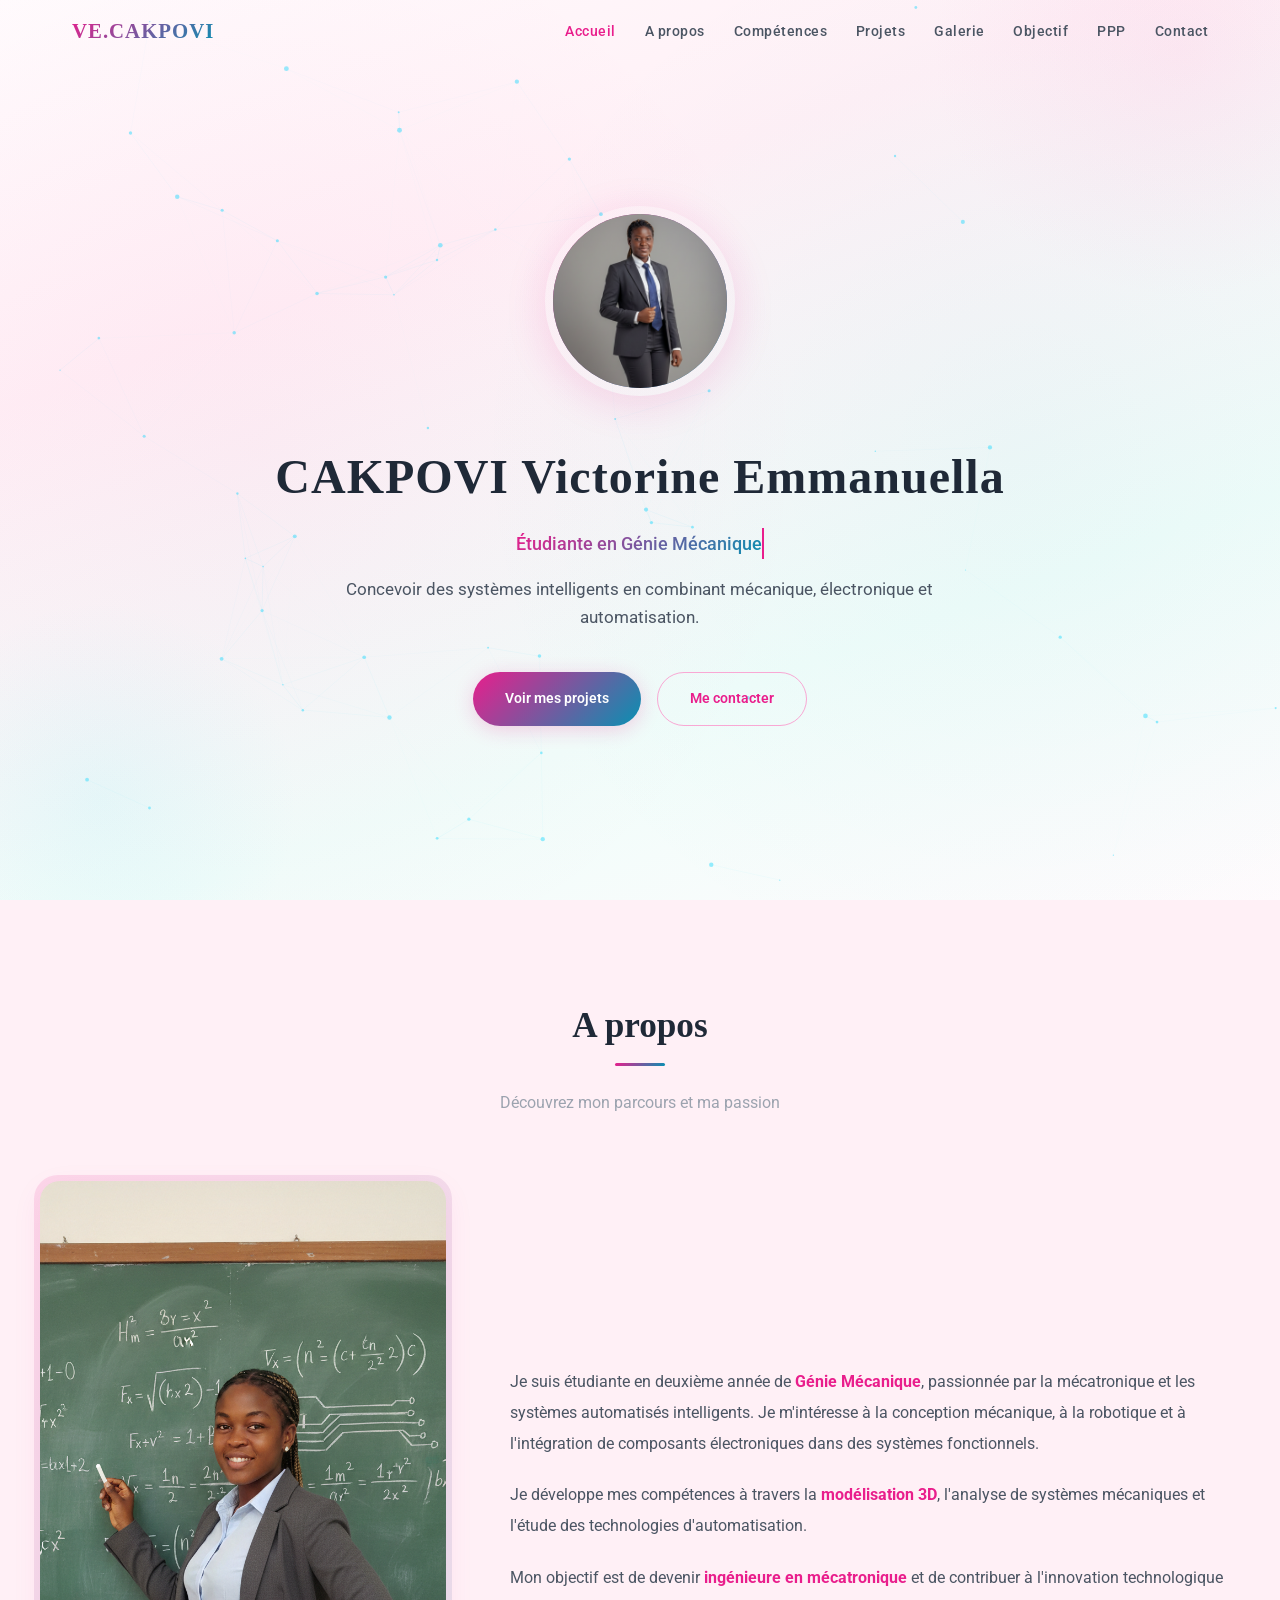
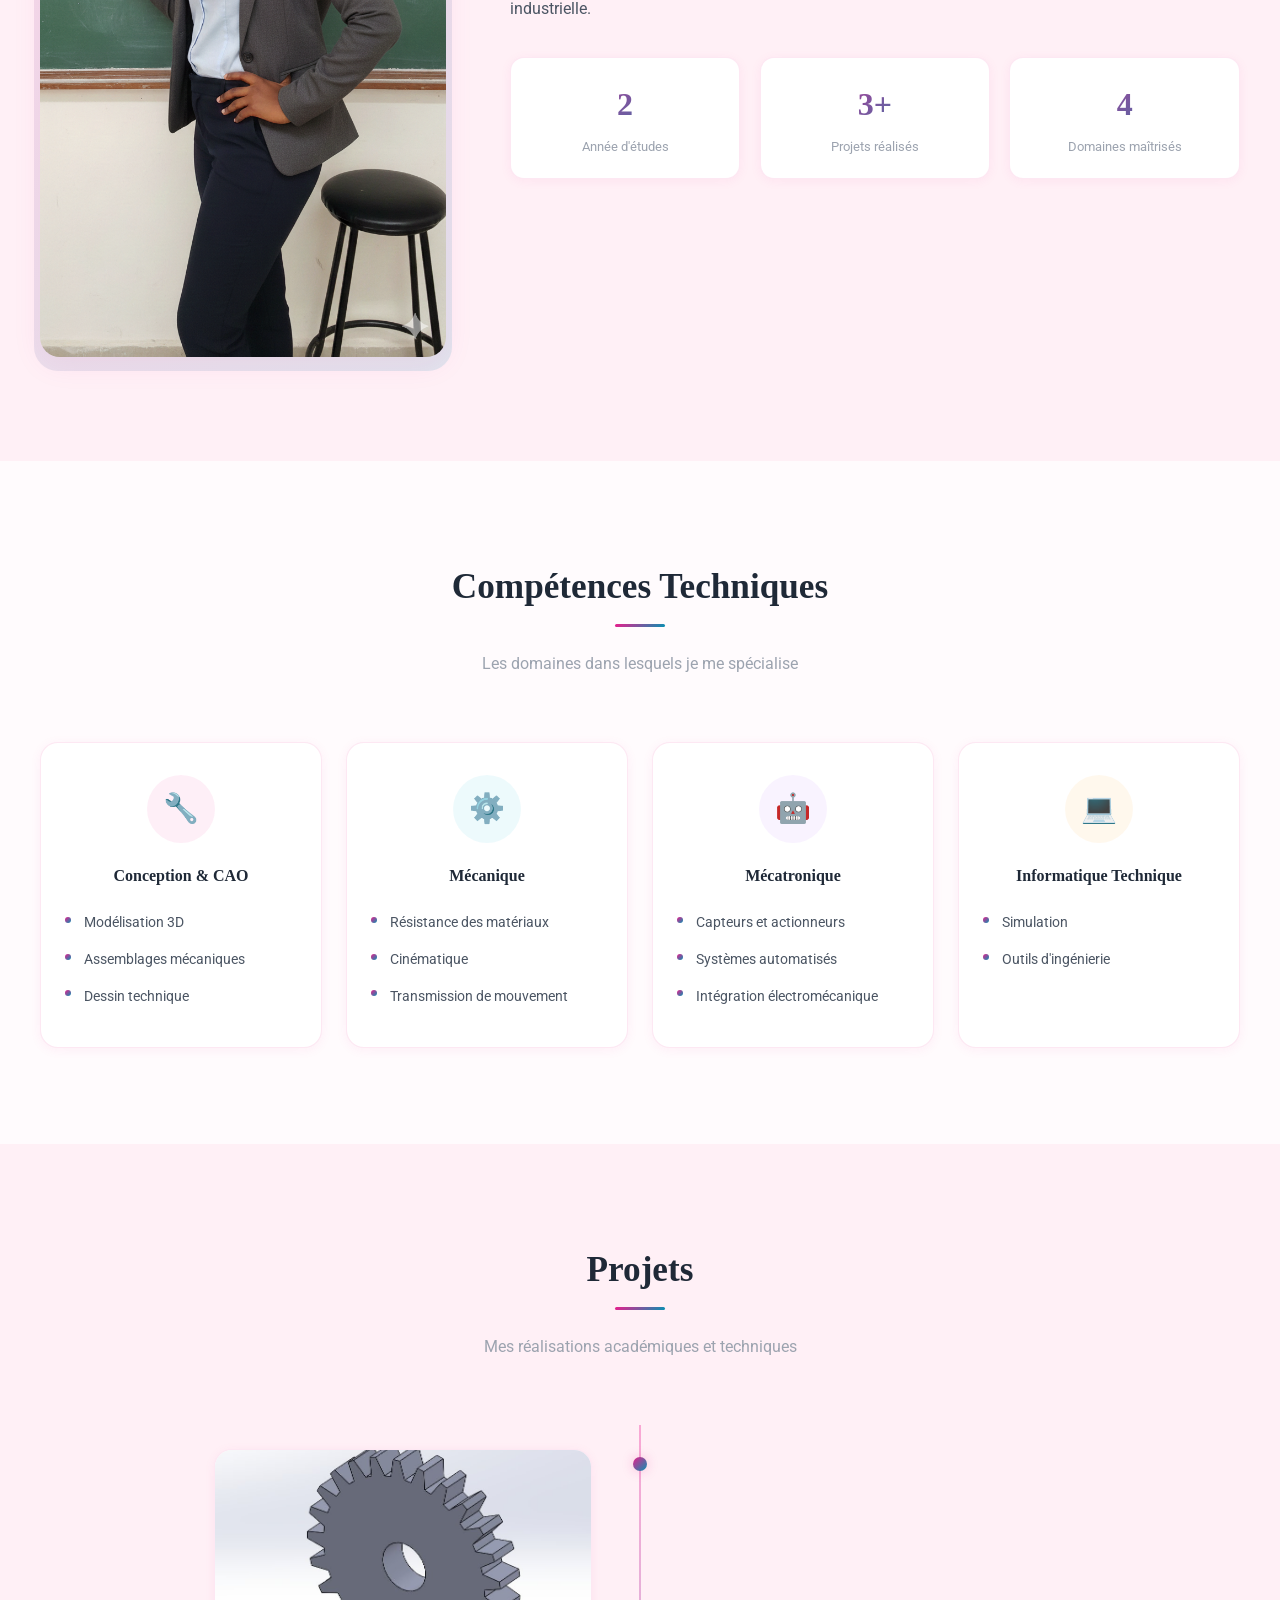
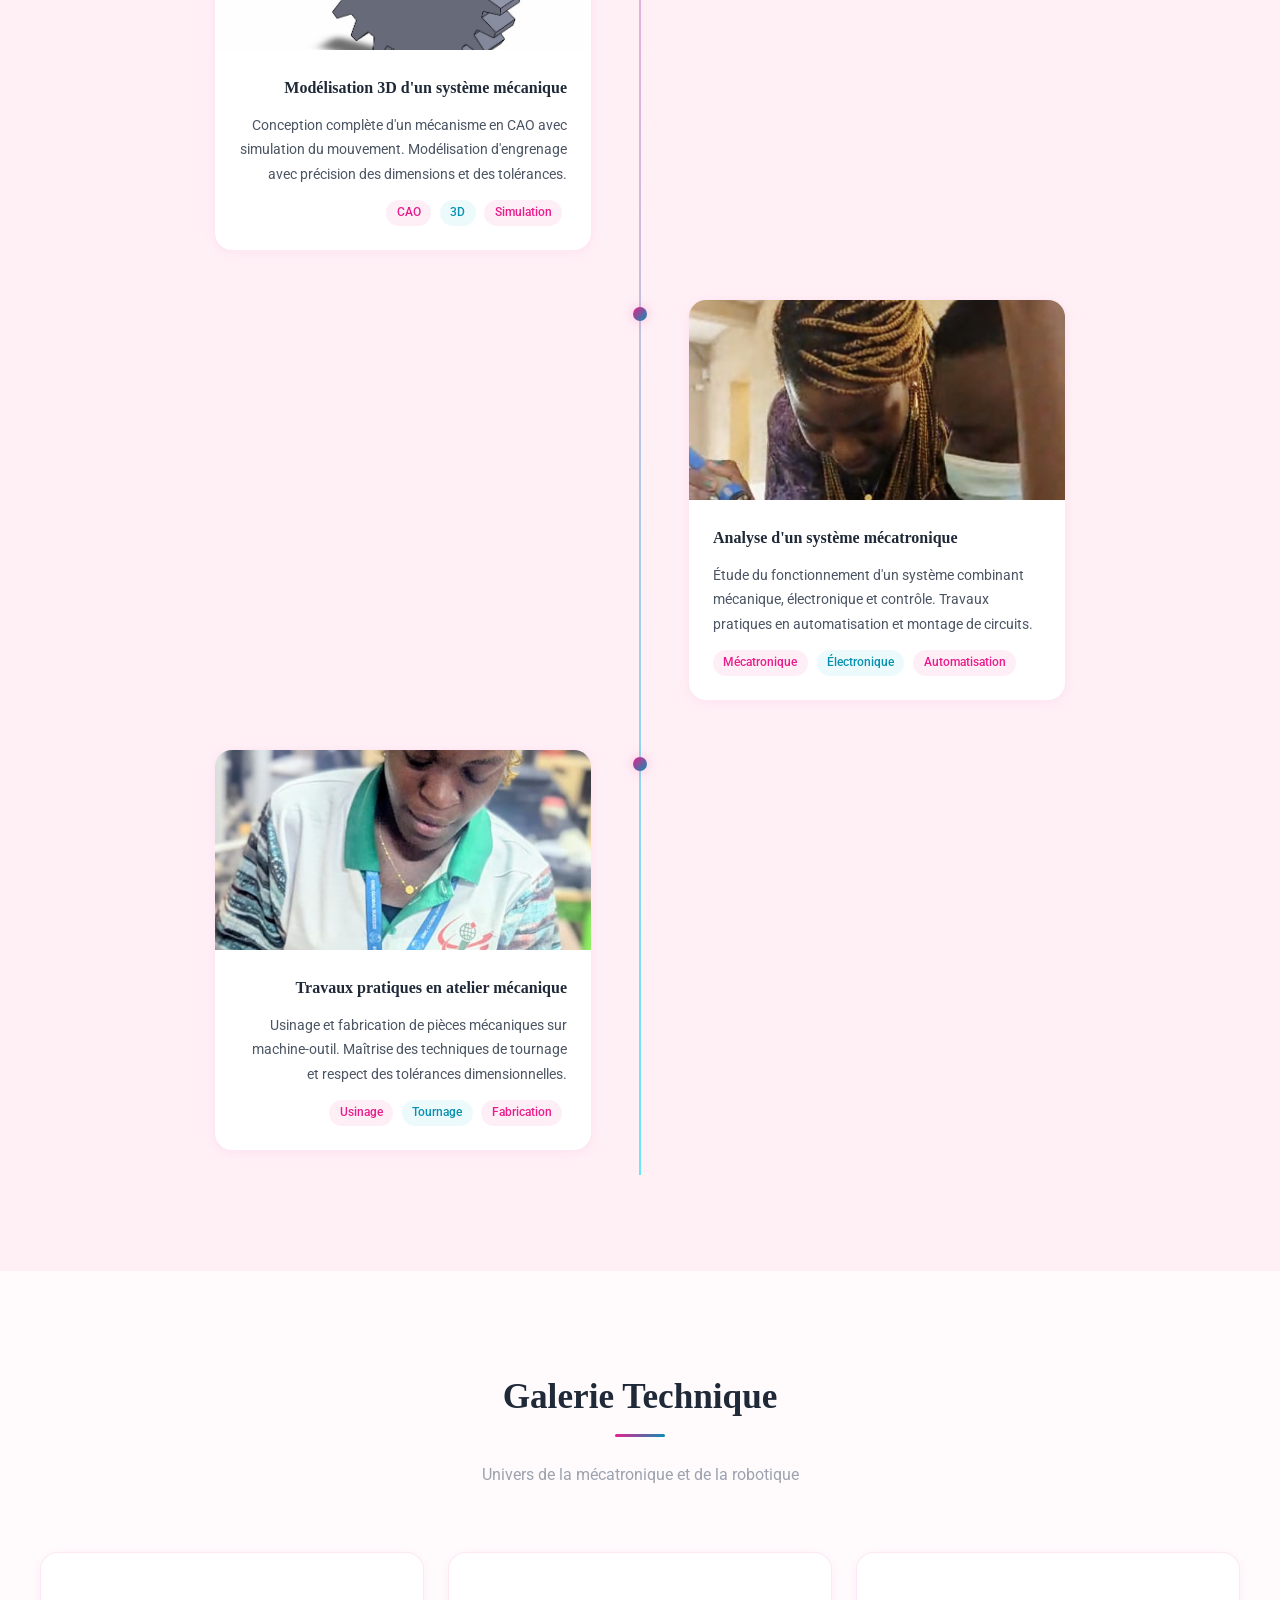
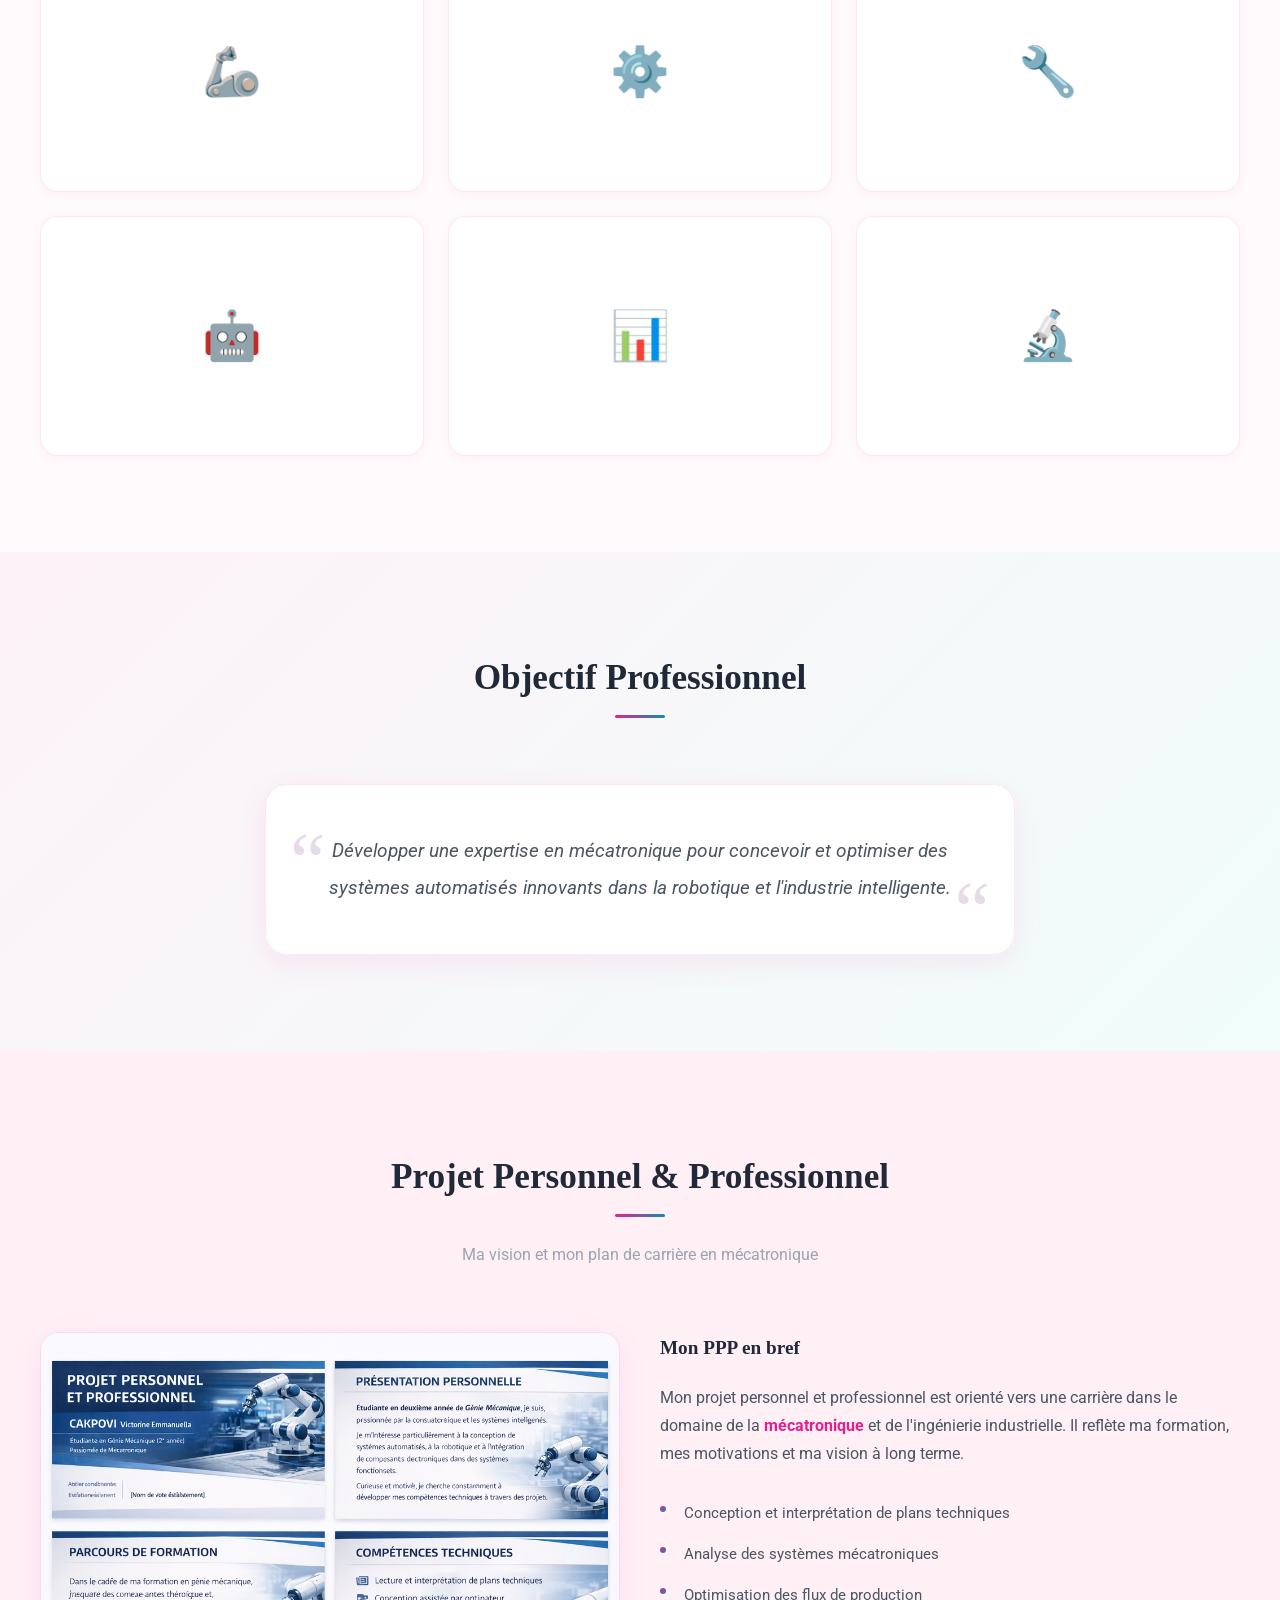
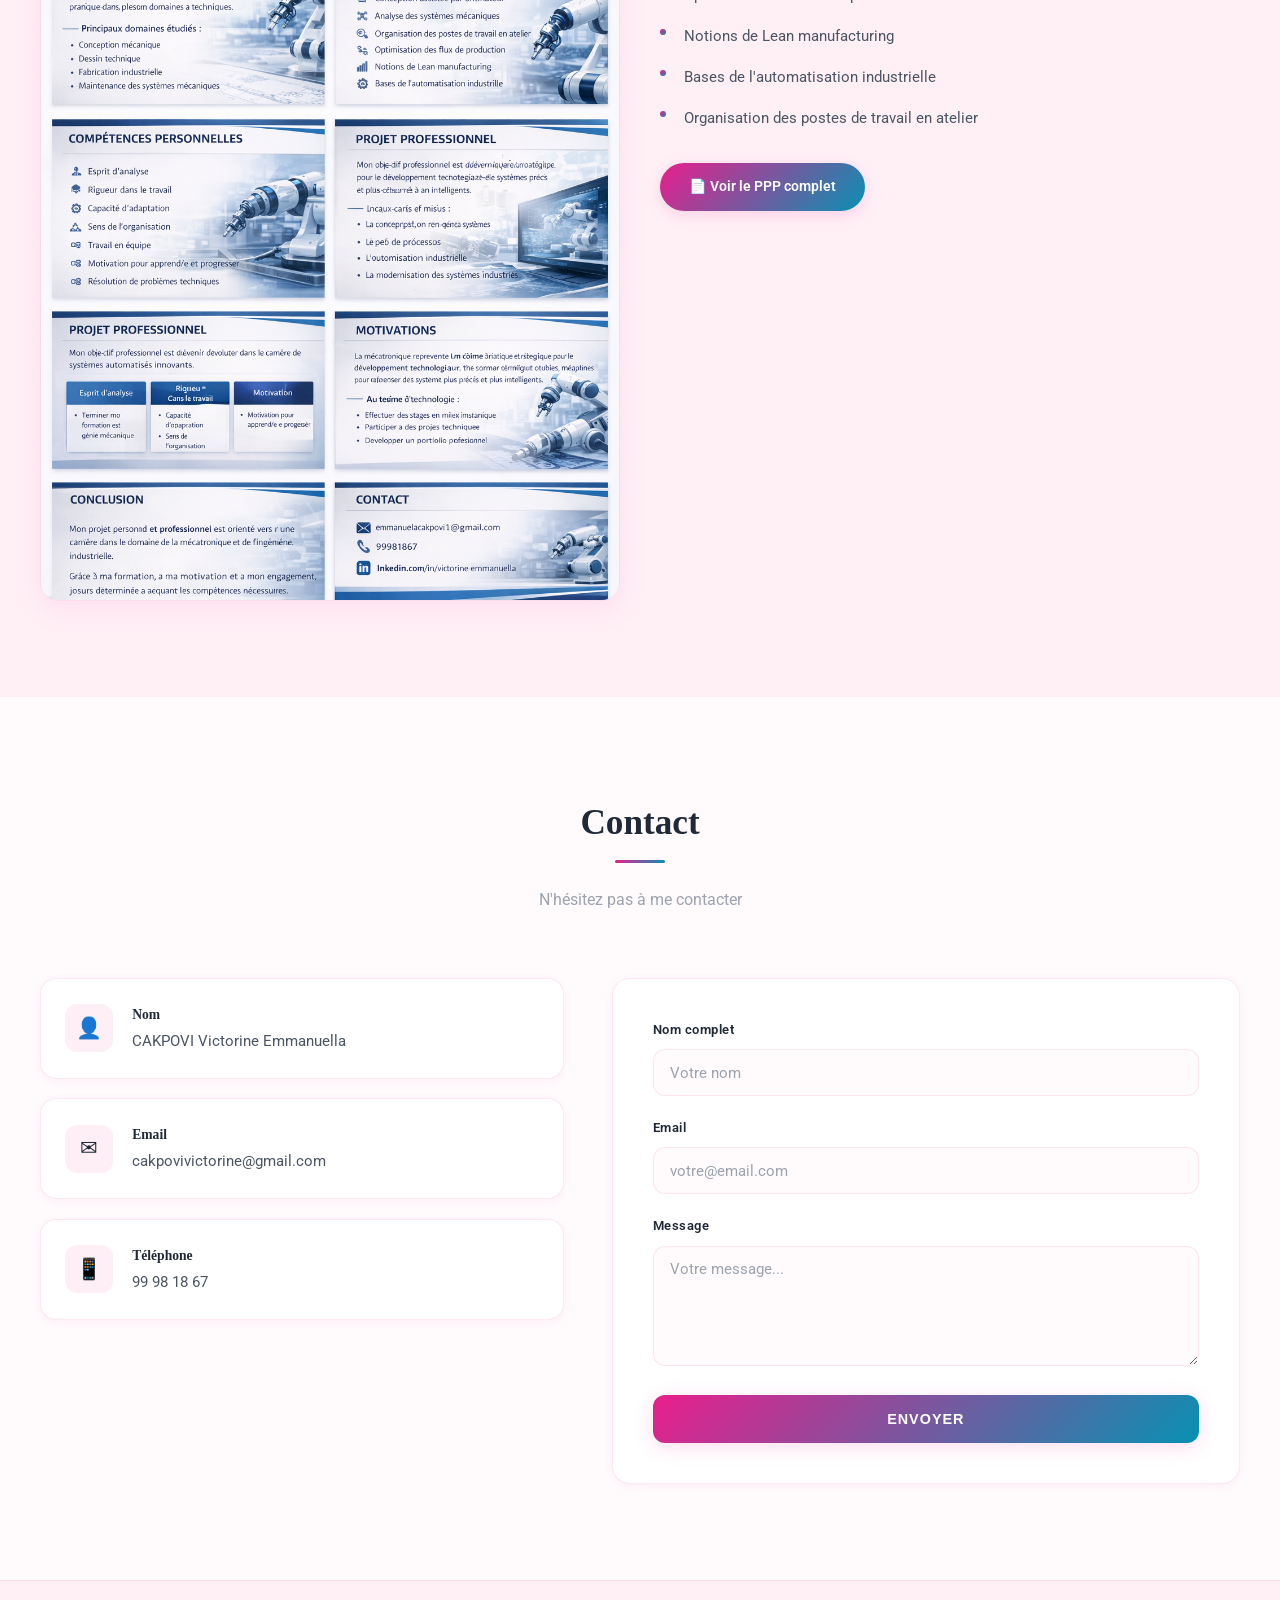
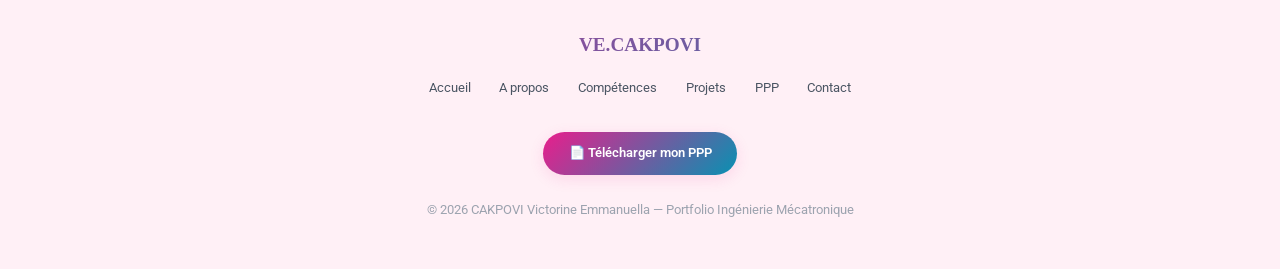
==== commit 2b98ba0e: "Update" ====
--- a/index.html
+++ b/index.html
@@ -24,6 +24,7 @@
                 <li><a href="#projects">Projets</a></li>
                 <li><a href="#gallery">Galerie</a></li>
                 <li><a href="#objective">Objectif</a></li>
+                <li><a href="#ppp">PPP</a></li>
                 <li><a href="#contact">Contact</a></li>
             </ul>
         </div>
@@ -152,7 +153,7 @@
                     <div class="timeline-dot"></div>
                     <div class="timeline-card">
                         <div class="timeline-card-img">
-                            <img src="gear3d.png" alt="Modélisation 3D d'engrenage">
+                            <img src="gear3d.png" alt="Modélisation 3D d'engrenage" class="pos-center">
                         </div>
                         <div class="timeline-card-body">
                             <h3>Modélisation 3D d'un système mécanique</h3>
@@ -265,6 +266,41 @@
             </div>
         </div>
     </section>
+
+    <!-- ═══ PPP ═══ -->
+    <section id="ppp">
+        <div class="container">
+            <div class="section-header reveal">
+                <h2>Projet Personnel & Professionnel</h2>
+                <p>Ma vision et mon plan de carrière en mécatronique</p>
+            </div>
+
+            <div class="ppp-wrapper">
+                <div class="ppp-image reveal" onclick="openLightbox('ppp.png')">
+                    <img src="ppp.png" alt="Projet Personnel et Professionnel - CAKPOVI Victorine Emmanuella">
+                </div>
+                <div class="ppp-text reveal">
+                    <h3>Mon PPP en bref</h3>
+                    <p>Mon projet personnel et professionnel est orienté vers une carrière dans le domaine de la <strong>mécatronique</strong> et de l'ingénierie industrielle. Il reflète ma formation, mes motivations et ma vision à long terme.</p>
+                    <ul class="ppp-highlights">
+                        <li>Conception et interprétation de plans techniques</li>
+                        <li>Analyse des systèmes mécatroniques</li>
+                        <li>Optimisation des flux de production</li>
+                        <li>Notions de Lean manufacturing</li>
+                        <li>Bases de l'automatisation industrielle</li>
+                        <li>Organisation des postes de travail en atelier</li>
+                    </ul>
+                    <a href="ppp.png" download class="ppp-download">&#128196; Voir le PPP complet</a>
+                </div>
+            </div>
+        </div>
+    </section>
+
+    <!-- Lightbox -->
+    <div class="lightbox" id="lightbox" onclick="closeLightbox()">
+        <span class="lightbox-close">&times;</span>
+        <img id="lightbox-img" src="" alt="PPP">
+    </div>
 
     <!-- ═══ CONTACT ═══ -->
     <section id="contact">
@@ -326,9 +362,10 @@
             <a href="#about">A propos</a>
             <a href="#skills">Compétences</a>
             <a href="#projects">Projets</a>
+            <a href="#ppp">PPP</a>
             <a href="#contact">Contact</a>
         </div>
-        <a href="#" class="cv-btn">&#128196; Télécharger mon CV</a>
+        <a href="ppp.png" download class="cv-btn">&#128196; Télécharger mon PPP</a>
         <p style="margin-top:1.5rem;">&copy; 2026 CAKPOVI Victorine Emmanuella &mdash; Portfolio Ingénierie Mécatronique</p>
     </footer>
 
--- a/css/style.css
+++ b/css/style.css
@@ -1,5 +1,5 @@
 /* ══════════════════════════════════════════
-   PORTFOLIO — MÉCATRONIQUE FUTURISTE
+   PORTFOLIO — ROSE & CYAN DOUX
    CAKPOVI Victorine Emmanuella
    ══════════════════════════════════════════ */
 
@@ -10,27 +10,32 @@
 }
 
 :root {
-    --bg-primary: #0F172A;
-    --bg-secondary: #1E293B;
-    --bg-card: #162032;
-    --cyan: #00D4FF;
-    --cyan-dim: rgba(0, 212, 255, 0.15);
-    --green: #10B981;
-    --green-dim: rgba(16, 185, 129, 0.15);
-    --white: #F8FAFC;
-    --gray: #94A3B8;
-    --gray-dark: #475569;
-    --border: rgba(0, 212, 255, 0.12);
-}
-
-html {
-    scroll-behavior: smooth;
-}
+    --bg-primary: #FFFBFD;
+    --bg-secondary: #FFF0F6;
+    --bg-card: #FFFFFF;
+    --pink: #E91E8C;
+    --pink-light: #F9A8D4;
+    --pink-soft: #FDF2F8;
+    --pink-dim: rgba(233, 30, 140, 0.07);
+    --cyan: #0891B2;
+    --cyan-light: #67E8F9;
+    --cyan-dim: rgba(6, 182, 212, 0.07);
+    --gradient: linear-gradient(135deg, var(--pink), var(--cyan));
+    --text-dark: #1F2937;
+    --text-body: #4B5563;
+    --text-light: #9CA3AF;
+    --border: rgba(233, 30, 140, 0.10);
+    --shadow-sm: 0 2px 12px rgba(233, 30, 140, .06);
+    --shadow-md: 0 8px 30px rgba(233, 30, 140, .08);
+    --shadow-lg: 0 15px 50px rgba(233, 30, 140, .10);
+}
+
+html { scroll-behavior: smooth; }
 
 body {
     font-family: 'Roboto', sans-serif;
     background: var(--bg-primary);
-    color: var(--white);
+    color: var(--text-dark);
     line-height: 1.7;
     overflow-x: hidden;
 }
@@ -41,15 +46,15 @@
     top: 0;
     width: 100%;
     z-index: 1000;
-    padding: 1rem 0;
-    transition: background .4s, box-shadow .4s;
+    padding: .8rem 0;
+    transition: all .4s;
 }
 
 nav.scrolled {
-    background: rgba(15, 23, 42, .92);
+    background: rgba(255, 251, 253, .92);
     backdrop-filter: blur(20px);
     -webkit-backdrop-filter: blur(20px);
-    box-shadow: 0 1px 30px rgba(0, 212, 255, .08);
+    box-shadow: 0 1px 20px rgba(233, 30, 140, .06);
 }
 
 nav .nav-container {
@@ -62,70 +67,64 @@
 }
 
 .logo {
-    font-family: 'Orbitron', sans-serif;
-    font-size: 1.2rem;
+    font-family: 'Playfair Display', serif;
+    font-size: 1.3rem;
     font-weight: 700;
-    color: var(--cyan);
-    letter-spacing: 3px;
-    text-shadow: 0 0 20px rgba(0, 212, 255, .4);
+    background: var(--gradient);
+    -webkit-background-clip: text;
+    -webkit-text-fill-color: transparent;
+    background-clip: text;
+    letter-spacing: 1px;
 }
 
 .nav-links {
     display: flex;
-    gap: 2rem;
+    gap: 1.8rem;
     list-style: none;
 }
 
 .nav-links a {
-    color: var(--gray);
+    color: var(--text-body);
     text-decoration: none;
-    font-size: .9rem;
+    font-size: .85rem;
     font-weight: 500;
-    letter-spacing: 1px;
-    text-transform: uppercase;
-    transition: color .3s, text-shadow .3s;
+    letter-spacing: .5px;
+    transition: color .3s;
     position: relative;
 }
 
 .nav-links a:hover,
 .nav-links a.active {
-    color: var(--cyan);
-    text-shadow: 0 0 15px rgba(0, 212, 255, .5);
+    color: var(--pink);
 }
 
 .nav-links a::after {
     content: '';
     position: absolute;
-    bottom: -6px;
-    left: 0;
-    width: 0;
-    height: 2px;
-    background: var(--cyan);
-    box-shadow: 0 0 10px var(--cyan);
+    bottom: -6px; left: 0;
+    width: 0; height: 2px;
+    background: var(--gradient);
+    border-radius: 2px;
     transition: width .3s;
 }
 
-.nav-links a:hover::after {
-    width: 100%;
-}
+.nav-links a:hover::after { width: 100%; }
 
 .mobile-menu-btn {
     display: none;
     background: none;
-    border: 1px solid var(--cyan);
-    color: var(--cyan);
-    font-size: 1.4rem;
+    border: 1.5px solid var(--pink-light);
+    color: var(--pink);
+    font-size: 1.3rem;
     cursor: pointer;
     padding: .4rem .7rem;
-    border-radius: 6px;
+    border-radius: 8px;
     transition: background .3s;
 }
 
-.mobile-menu-btn:hover {
-    background: var(--cyan-dim);
-}
-
-/* ══════════ HERO SECTION ══════════ */
+.mobile-menu-btn:hover { background: var(--pink-dim); }
+
+/* ══════════ HERO ══════════ */
 .hero {
     min-height: 100vh;
     display: flex;
@@ -134,14 +133,13 @@
     position: relative;
     overflow: hidden;
     padding: 6rem 2rem 4rem;
+    background: linear-gradient(160deg, #FFFBFD 0%, #FFF0F6 30%, #F0FDFA 70%, #FFFBFD 100%);
 }
 
 #particles-canvas {
     position: absolute;
-    top: 0;
-    left: 0;
-    width: 100%;
-    height: 100%;
+    top: 0; left: 0;
+    width: 100%; height: 100%;
     z-index: 0;
 }
 
@@ -150,40 +148,35 @@
     position: absolute;
     inset: 0;
     background-image:
-        linear-gradient(rgba(0, 212, 255, .03) 1px, transparent 1px),
-        linear-gradient(90deg, rgba(0, 212, 255, .03) 1px, transparent 1px);
-    background-size: 60px 60px;
+        radial-gradient(circle at 20% 50%, rgba(233, 30, 140, .04) 0%, transparent 50%),
+        radial-gradient(circle at 80% 50%, rgba(8, 145, 178, .04) 0%, transparent 50%);
     z-index: 0;
 }
 
 .hero::after {
     content: '';
     position: absolute;
-    width: 600px;
-    height: 600px;
-    background: radial-gradient(circle, rgba(0, 212, 255, .08) 0%, transparent 70%);
+    width: 500px; height: 500px;
+    background: radial-gradient(circle, rgba(249, 168, 212, .15) 0%, transparent 70%);
     border-radius: 50%;
-    top: -200px;
-    right: -200px;
+    top: -200px; right: -150px;
     animation: float 8s ease-in-out infinite;
     z-index: 0;
 }
 
 .hero-orb-2 {
     position: absolute;
-    width: 400px;
-    height: 400px;
-    background: radial-gradient(circle, rgba(16, 185, 129, .06) 0%, transparent 70%);
+    width: 400px; height: 400px;
+    background: radial-gradient(circle, rgba(103, 232, 249, .10) 0%, transparent 70%);
     border-radius: 50%;
-    bottom: -100px;
-    left: -100px;
+    bottom: -100px; left: -100px;
     animation: float 10s ease-in-out infinite reverse;
     z-index: 0;
 }
 
 @keyframes float {
     0%, 100% { transform: translate(0, 0) scale(1); }
-    50% { transform: translate(30px, -30px) scale(1.1); }
+    50% { transform: translate(20px, -20px) scale(1.05); }
 }
 
 .hero-content {
@@ -194,64 +187,64 @@
 }
 
 .hero-profile {
-    width: 180px;
-    height: 180px;
+    width: 190px; height: 190px;
     margin: 0 auto 2.5rem;
     border-radius: 50%;
     overflow: hidden;
-    border: 3px solid var(--cyan);
-    box-shadow:
-        0 0 30px rgba(0, 212, 255, .3),
-        0 0 60px rgba(0, 212, 255, .1),
-        inset 0 0 30px rgba(0, 212, 255, .1);
-    animation: glow-pulse 3s ease-in-out infinite alternate;
+    border: 4px solid transparent;
+    background-image: var(--gradient);
+    background-origin: border-box;
+    background-clip: content-box, border-box;
+    box-shadow: 0 8px 40px rgba(233, 30, 140, .15);
+    animation: soft-glow 4s ease-in-out infinite alternate;
+    padding: 4px;
 }
 
 .hero-profile img {
-    width: 100%;
-    height: 100%;
+    width: 100%; height: 100%;
     object-fit: cover;
-}
-
-@keyframes glow-pulse {
-    from { box-shadow: 0 0 30px rgba(0, 212, 255, .3), 0 0 60px rgba(0, 212, 255, .1); }
-    to   { box-shadow: 0 0 40px rgba(0, 212, 255, .5), 0 0 80px rgba(0, 212, 255, .2); }
+    object-position: center 20%;
+    border-radius: 50%;
+}
+
+@keyframes soft-glow {
+    from { box-shadow: 0 8px 40px rgba(233, 30, 140, .12); }
+    to   { box-shadow: 0 8px 50px rgba(233, 30, 140, .22), 0 0 30px rgba(8, 145, 178, .08); }
 }
 
 .hero h1 {
-    font-family: 'Orbitron', sans-serif;
+    font-family: 'Playfair Display', serif;
     font-size: 3rem;
-    font-weight: 800;
-    letter-spacing: 3px;
-    margin-bottom: .8rem;
-    background: linear-gradient(135deg, var(--white) 0%, var(--cyan) 100%);
+    font-weight: 700;
+    letter-spacing: 1px;
+    margin-bottom: .6rem;
+    color: var(--text-dark);
+}
+
+.hero-subtitle {
+    font-size: 1.15rem;
+    font-weight: 400;
+    margin-bottom: 1rem;
+    min-height: 1.5em;
+}
+
+.hero-typed {
+    display: inline-block;
+    background: var(--gradient);
     -webkit-background-clip: text;
     -webkit-text-fill-color: transparent;
     background-clip: text;
-}
-
-.hero-subtitle {
-    font-size: 1.2rem;
-    color: var(--cyan);
-    font-weight: 400;
-    margin-bottom: 1rem;
-    letter-spacing: 1px;
-}
-
-.hero-typed {
-    display: inline-block;
-    border-right: 2px solid var(--cyan);
+    font-weight: 500;
+    border-right: 2px solid var(--pink);
     animation: blink .8s step-end infinite;
 }
 
-@keyframes blink {
-    50% { border-color: transparent; }
-}
+@keyframes blink { 50% { border-color: transparent; } }
 
 .hero-tagline {
-    font-size: 1.1rem;
-    color: var(--gray);
-    max-width: 650px;
+    font-size: 1.05rem;
+    color: var(--text-body);
+    max-width: 600px;
     margin: 0 auto 2.5rem;
 }
 
@@ -267,10 +260,10 @@
     display: inline-flex;
     align-items: center;
     gap: .5rem;
-    padding: .9rem 2rem;
+    padding: .85rem 2rem;
     border-radius: 50px;
     font-weight: 600;
-    font-size: .95rem;
+    font-size: .9rem;
     text-decoration: none;
     transition: all .3s;
     cursor: pointer;
@@ -279,26 +272,26 @@
 }
 
 .btn-primary {
-    background: var(--cyan);
-    color: var(--bg-primary);
-    box-shadow: 0 0 25px rgba(0, 212, 255, .3);
+    background: var(--gradient);
+    color: #fff;
+    box-shadow: 0 4px 20px rgba(233, 30, 140, .2);
 }
 
 .btn-primary:hover {
     transform: translateY(-3px);
-    box-shadow: 0 0 40px rgba(0, 212, 255, .5);
+    box-shadow: 0 8px 30px rgba(233, 30, 140, .3);
 }
 
 .btn-outline {
     background: transparent;
-    color: var(--cyan);
-    border: 1.5px solid var(--cyan);
+    color: var(--pink);
+    border: 1.5px solid var(--pink-light);
 }
 
 .btn-outline:hover {
-    background: var(--cyan-dim);
+    background: var(--pink-dim);
     transform: translateY(-3px);
-    box-shadow: 0 0 25px rgba(0, 212, 255, .2);
+    box-shadow: 0 4px 20px rgba(233, 30, 140, .1);
 }
 
 /* Scroll indicator */
@@ -312,10 +305,9 @@
 
 .scroll-indicator span {
     display: block;
-    width: 24px;
-    height: 24px;
-    border-right: 2px solid var(--cyan);
-    border-bottom: 2px solid var(--cyan);
+    width: 22px; height: 22px;
+    border-right: 2px solid var(--pink-light);
+    border-bottom: 2px solid var(--pink-light);
     transform: rotate(45deg);
     animation: scroll-down 2s infinite;
     opacity: 0;
@@ -331,9 +323,7 @@
 }
 
 /* ══════════ SECTIONS COMMON ══════════ */
-section {
-    padding: 6rem 2rem;
-}
+section { padding: 6rem 2rem; }
 
 .section-header {
     text-align: center;
@@ -341,9 +331,10 @@
 }
 
 .section-header h2 {
-    font-family: 'Orbitron', sans-serif;
+    font-family: 'Playfair Display', serif;
     font-size: 2.2rem;
     font-weight: 700;
+    color: var(--text-dark);
     margin-bottom: .8rem;
     position: relative;
     display: inline-block;
@@ -352,20 +343,17 @@
 .section-header h2::after {
     content: '';
     position: absolute;
-    bottom: -12px;
-    left: 50%;
-    transform: translateX(-50%);
-    width: 60px;
-    height: 3px;
-    background: var(--cyan);
-    box-shadow: 0 0 15px var(--cyan);
+    bottom: -10px;
+    left: 50%; transform: translateX(-50%);
+    width: 50px; height: 3px;
+    background: var(--gradient);
     border-radius: 2px;
 }
 
 .section-header p {
-    color: var(--gray);
-    font-size: 1.05rem;
-    margin-top: 1.5rem;
+    color: var(--text-light);
+    font-size: 1rem;
+    margin-top: 1.3rem;
 }
 
 .container {
@@ -373,10 +361,8 @@
     margin: 0 auto;
 }
 
-/* ══════════ ABOUT SECTION ══════════ */
-#about {
-    background: var(--bg-secondary);
-}
+/* ══════════ ABOUT ══════════ */
+#about { background: var(--bg-secondary); }
 
 .about-grid {
     display: grid;
@@ -385,67 +371,70 @@
     align-items: center;
 }
 
-.about-image-wrapper {
-    position: relative;
-}
+.about-image-wrapper { position: relative; }
 
 .about-image-wrapper img {
     width: 100%;
-    border-radius: 16px;
-    border: 1px solid var(--border);
-    box-shadow: 0 10px 40px rgba(0, 0, 0, .3);
+    border-radius: 20px;
+    box-shadow: var(--shadow-md);
+    object-fit: cover;
+    object-position: center top;
 }
 
 .about-image-wrapper::before {
     content: '';
     position: absolute;
-    inset: -8px;
-    border-radius: 20px;
-    border: 1px solid var(--cyan);
-    opacity: .15;
+    inset: -6px;
+    border-radius: 24px;
+    background: var(--gradient);
+    opacity: .12;
     z-index: -1;
 }
 
 .about-text p {
-    color: var(--gray);
-    font-size: 1.05rem;
-    margin-bottom: 1.5rem;
+    color: var(--text-body);
+    font-size: 1.02rem;
+    margin-bottom: 1.3rem;
     line-height: 1.9;
 }
+
+.about-text strong { color: var(--pink); }
 
 .about-stats {
     display: grid;
     grid-template-columns: repeat(3, 1fr);
-    gap: 1.5rem;
+    gap: 1.2rem;
     margin-top: 2rem;
 }
 
 .stat-item {
     text-align: center;
     padding: 1.2rem;
-    background: var(--bg-primary);
-    border-radius: 12px;
+    background: var(--bg-card);
+    border-radius: 14px;
     border: 1px solid var(--border);
+    box-shadow: var(--shadow-sm);
 }
 
 .stat-number {
-    font-family: 'Orbitron', sans-serif;
+    font-family: 'Playfair Display', serif;
     font-size: 2rem;
     font-weight: 700;
-    color: var(--cyan);
+    background: var(--gradient);
+    -webkit-background-clip: text;
+    -webkit-text-fill-color: transparent;
+    background-clip: text;
     display: block;
 }
 
 .stat-label {
-    font-size: .85rem;
-    color: var(--gray);
+    font-size: .82rem;
+    color: var(--text-light);
     margin-top: .3rem;
 }
 
-/* ══════════ SKILLS SECTION ══════════ */
-#skills {
-    background: var(--bg-primary);
-}
+/* ══════════ SKILLS ══════════ */
+#skills { background: var(--bg-primary); }
 
 .skills-hex-grid {
     display: grid;
@@ -456,115 +445,81 @@
 .skill-hex {
     background: var(--bg-card);
     border: 1px solid var(--border);
-    border-radius: 16px;
+    border-radius: 18px;
     padding: 2rem 1.5rem;
     text-align: center;
     transition: all .4s;
     position: relative;
     overflow: hidden;
+    box-shadow: var(--shadow-sm);
 }
 
 .skill-hex::before {
     content: '';
     position: absolute;
-    top: 0;
-    left: 0;
-    width: 100%;
-    height: 3px;
-    background: linear-gradient(90deg, transparent, var(--cyan), transparent);
+    top: 0; left: 0;
+    width: 100%; height: 3px;
+    background: var(--gradient);
     opacity: 0;
     transition: opacity .4s;
 }
 
-.skill-hex:hover::before {
-    opacity: 1;
-}
+.skill-hex:hover::before { opacity: 1; }
 
 .skill-hex:hover {
     transform: translateY(-8px);
-    border-color: rgba(0, 212, 255, .3);
-    box-shadow: 0 15px 40px rgba(0, 212, 255, .1);
+    box-shadow: var(--shadow-lg);
 }
 
 .skill-hex-icon {
-    width: 70px;
-    height: 70px;
+    width: 68px; height: 68px;
     margin: 0 auto 1.2rem;
     border-radius: 50%;
     display: flex;
     align-items: center;
     justify-content: center;
-    font-size: 2rem;
-    background: var(--cyan-dim);
-    border: 1px solid rgba(0, 212, 255, .2);
+    font-size: 1.8rem;
     transition: all .4s;
 }
 
+.skill-hex:nth-child(1) .skill-hex-icon { background: var(--pink-dim); }
+.skill-hex:nth-child(2) .skill-hex-icon { background: var(--cyan-dim); }
+.skill-hex:nth-child(3) .skill-hex-icon { background: rgba(168, 85, 247, .07); }
+.skill-hex:nth-child(4) .skill-hex-icon { background: rgba(245, 158, 11, .07); }
+
 .skill-hex:hover .skill-hex-icon {
-    box-shadow: 0 0 25px rgba(0, 212, 255, .3);
     transform: scale(1.1);
 }
 
-/* Skill colors per card */
-.skill-hex:nth-child(2) .skill-hex-icon {
-    background: var(--green-dim);
-    border-color: rgba(16, 185, 129, .2);
-}
-.skill-hex:nth-child(2):hover .skill-hex-icon {
-    box-shadow: 0 0 25px rgba(16, 185, 129, .3);
-}
-
-.skill-hex:nth-child(3) .skill-hex-icon {
-    background: rgba(139, 92, 246, .15);
-    border-color: rgba(139, 92, 246, .2);
-}
-.skill-hex:nth-child(3):hover .skill-hex-icon {
-    box-shadow: 0 0 25px rgba(139, 92, 246, .3);
-}
-
-.skill-hex:nth-child(4) .skill-hex-icon {
-    background: rgba(251, 146, 60, .15);
-    border-color: rgba(251, 146, 60, .2);
-}
-.skill-hex:nth-child(4):hover .skill-hex-icon {
-    box-shadow: 0 0 25px rgba(251, 146, 60, .3);
-}
-
 .skill-hex h3 {
-    font-family: 'Orbitron', sans-serif;
-    font-size: .95rem;
+    font-family: 'Playfair Display', serif;
+    font-size: 1rem;
     font-weight: 600;
     margin-bottom: 1rem;
-    color: var(--white);
-}
-
-.skill-hex ul {
-    list-style: none;
-    text-align: left;
-}
+    color: var(--text-dark);
+}
+
+.skill-hex ul { list-style: none; text-align: left; }
 
 .skill-hex li {
     padding: .4rem 0;
-    color: var(--gray);
-    font-size: .9rem;
+    color: var(--text-body);
+    font-size: .88rem;
     padding-left: 1.2rem;
     position: relative;
 }
 
 .skill-hex li::before {
-    content: '>';
-    position: absolute;
-    left: 0;
-    color: var(--cyan);
-    font-family: 'Orbitron', sans-serif;
-    font-size: .7rem;
-    top: .55rem;
+    content: '';
+    position: absolute;
+    left: 0; top: .75rem;
+    width: 6px; height: 6px;
+    border-radius: 50%;
+    background: var(--gradient);
 }
 
 /* ══════════ PROJECTS — TIMELINE ══════════ */
-#projects {
-    background: var(--bg-secondary);
-}
+#projects { background: var(--bg-secondary); }
 
 .timeline {
     position: relative;
@@ -575,12 +530,9 @@
 .timeline::before {
     content: '';
     position: absolute;
-    left: 50%;
-    transform: translateX(-50%);
-    width: 2px;
-    height: 100%;
-    background: linear-gradient(to bottom, var(--cyan), var(--green), rgba(139, 92, 246, .5));
-    box-shadow: 0 0 10px rgba(0, 212, 255, .2);
+    left: 50%; transform: translateX(-50%);
+    width: 2px; height: 100%;
+    background: linear-gradient(to bottom, var(--pink-light), var(--cyan-light));
 }
 
 .timeline-item {
@@ -602,88 +554,86 @@
 
 .timeline-dot {
     position: absolute;
-    width: 16px;
-    height: 16px;
-    background: var(--cyan);
+    width: 14px; height: 14px;
+    background: var(--gradient);
     border-radius: 50%;
     top: 2rem;
-    box-shadow: 0 0 15px var(--cyan);
+    box-shadow: 0 0 12px rgba(233, 30, 140, .25);
     z-index: 2;
 }
 
-.timeline-item:nth-child(odd) .timeline-dot {
-    right: -8px;
-}
-
-.timeline-item:nth-child(even) .timeline-dot {
-    left: -8px;
-}
+.timeline-item:nth-child(odd) .timeline-dot { right: -7px; }
+.timeline-item:nth-child(even) .timeline-dot { left: -7px; }
 
 .timeline-card {
     background: var(--bg-card);
     border: 1px solid var(--border);
-    border-radius: 16px;
+    border-radius: 18px;
     overflow: hidden;
     transition: all .4s;
+    box-shadow: var(--shadow-sm);
 }
 
 .timeline-card:hover {
     transform: translateY(-5px);
-    border-color: rgba(0, 212, 255, .3);
-    box-shadow: 0 15px 40px rgba(0, 0, 0, .3), 0 0 20px rgba(0, 212, 255, .08);
+    box-shadow: var(--shadow-lg);
 }
 
 .timeline-card-img {
-    width: 100%;
-    height: 200px;
+    width: 100%; height: 200px;
     overflow: hidden;
 }
 
 .timeline-card-img img {
-    width: 100%;
-    height: 100%;
+    width: 100%; height: 100%;
     object-fit: cover;
+    object-position: center 20%;
     transition: transform .5s;
 }
 
+.timeline-card-img img.pos-center {
+    object-position: center center;
+}
+
 .timeline-card:hover .timeline-card-img img {
-    transform: scale(1.08);
-}
-
-.timeline-card-body {
-    padding: 1.5rem;
-}
+    transform: scale(1.06);
+}
+
+.timeline-card-body { padding: 1.5rem; }
 
 .timeline-card-body h3 {
-    font-family: 'Orbitron', sans-serif;
-    font-size: .95rem;
+    font-family: 'Playfair Display', serif;
+    font-size: 1rem;
     font-weight: 600;
     margin-bottom: .8rem;
-    color: var(--cyan);
+    color: var(--text-dark);
 }
 
 .timeline-card-body p {
-    color: var(--gray);
-    font-size: .92rem;
+    color: var(--text-body);
+    font-size: .9rem;
     line-height: 1.7;
 }
 
 .timeline-tag {
     display: inline-block;
-    padding: .2rem .7rem;
-    background: var(--cyan-dim);
-    color: var(--cyan);
+    padding: .2rem .65rem;
+    background: var(--pink-dim);
+    color: var(--pink);
     border-radius: 20px;
-    font-size: .75rem;
+    font-size: .72rem;
     font-weight: 500;
     margin-top: .8rem;
     margin-right: .3rem;
 }
 
+.timeline-tag:nth-child(even) {
+    background: var(--cyan-dim);
+    color: var(--cyan);
+}
+
 /* ══════════ GALLERY ══════════ */
-#gallery {
-    background: var(--bg-primary);
-}
+#gallery { background: var(--bg-primary); }
 
 .gallery-grid {
     display: grid;
@@ -693,65 +643,71 @@
 
 .gallery-card {
     position: relative;
-    height: 220px;
-    border-radius: 16px;
+    height: 240px;
+    border-radius: 18px;
     overflow: hidden;
-    border: 1px solid var(--border);
     background: var(--bg-card);
     display: flex;
     align-items: center;
     justify-content: center;
     cursor: pointer;
     transition: all .4s;
-}
+    box-shadow: var(--shadow-sm);
+    border: 1px solid var(--border);
+}
+
+.gallery-card .gallery-bg {
+    position: absolute;
+    inset: 0;
+    background-size: cover;
+    background-position: center;
+    opacity: .18;
+    transition: opacity .4s;
+}
+
+.gallery-card:hover .gallery-bg { opacity: .30; }
 
 .gallery-card:hover {
-    border-color: rgba(0, 212, 255, .3);
     transform: translateY(-5px);
-    box-shadow: 0 10px 30px rgba(0, 212, 255, .1);
+    box-shadow: var(--shadow-lg);
 }
 
 .gallery-icon {
-    font-size: 3.5rem;
+    font-size: 3rem;
     transition: transform .4s;
-}
-
-.gallery-card:hover .gallery-icon {
-    transform: scale(1.15);
-}
+    z-index: 1;
+}
+
+.gallery-card:hover .gallery-icon { transform: scale(1.15); }
 
 .gallery-info {
     position: absolute;
     bottom: 0;
     width: 100%;
-    padding: 1rem;
-    background: linear-gradient(transparent, rgba(15, 23, 42, .95));
+    padding: 1rem 1.2rem;
+    background: linear-gradient(transparent, rgba(255, 251, 253, .95));
     transform: translateY(100%);
     transition: transform .4s;
-}
-
-.gallery-card:hover .gallery-info {
-    transform: translateY(0);
-}
+    z-index: 1;
+}
+
+.gallery-card:hover .gallery-info { transform: translateY(0); }
 
 .gallery-info h4 {
-    font-family: 'Orbitron', sans-serif;
-    font-size: .8rem;
-    color: var(--cyan);
-    letter-spacing: 1px;
+    font-family: 'Playfair Display', serif;
+    font-size: .85rem;
+    color: var(--pink);
 }
 
 .gallery-info p {
-    font-size: .8rem;
-    color: var(--gray);
-    margin-top: .3rem;
+    font-size: .78rem;
+    color: var(--text-light);
+    margin-top: .2rem;
 }
 
 /* ══════════ OBJECTIVE ══════════ */
 #objective {
-    background: linear-gradient(135deg, rgba(0, 212, 255, .05), rgba(16, 185, 129, .05));
-    border-top: 1px solid var(--border);
-    border-bottom: 1px solid var(--border);
+    background: linear-gradient(135deg, var(--pink-soft) 0%, #F0FDFA 100%);
     text-align: center;
 }
 
@@ -760,42 +716,153 @@
     margin: 0 auto;
     padding: 3rem;
     background: var(--bg-card);
-    border-radius: 20px;
+    border-radius: 22px;
     border: 1px solid var(--border);
+    box-shadow: var(--shadow-md);
     position: relative;
 }
 
 .objective-box::before,
 .objective-box::after {
     content: '\201C';
-    font-family: 'Orbitron', sans-serif;
+    font-family: 'Playfair Display', serif;
     font-size: 5rem;
-    color: var(--cyan);
-    opacity: .15;
-    position: absolute;
-}
-
-.objective-box::before {
-    top: .5rem;
-    left: 1.5rem;
-}
-
-.objective-box::after {
-    bottom: -1rem;
-    right: 1.5rem;
-}
+    background: var(--gradient);
+    -webkit-background-clip: text;
+    -webkit-text-fill-color: transparent;
+    background-clip: text;
+    opacity: .2;
+    position: absolute;
+}
+
+.objective-box::before { top: .5rem; left: 1.5rem; }
+.objective-box::after { bottom: -1.5rem; right: 1.5rem; }
 
 .objective-box p {
-    font-size: 1.25rem;
+    font-size: 1.2rem;
     line-height: 1.9;
-    color: var(--gray);
+    color: var(--text-body);
     font-style: italic;
 }
 
+/* ══════════ PPP ══════════ */
+#ppp { background: var(--bg-secondary); }
+
+.ppp-wrapper {
+    display: grid;
+    grid-template-columns: 1fr 1fr;
+    gap: 2.5rem;
+    align-items: start;
+}
+
+.ppp-image {
+    border-radius: 18px;
+    overflow: hidden;
+    box-shadow: var(--shadow-md);
+    transition: all .4s;
+    cursor: pointer;
+    border: 1px solid var(--border);
+}
+
+.ppp-image:hover {
+    box-shadow: var(--shadow-lg);
+    transform: translateY(-5px);
+}
+
+.ppp-image img {
+    width: 100%; height: auto;
+    display: block;
+}
+
+.ppp-text h3 {
+    font-family: 'Playfair Display', serif;
+    font-size: 1.2rem;
+    color: var(--text-dark);
+    margin-bottom: 1.2rem;
+}
+
+.ppp-text p {
+    color: var(--text-body);
+    font-size: .98rem;
+    line-height: 1.8;
+    margin-bottom: 1rem;
+}
+
+.ppp-text strong { color: var(--pink); }
+
+.ppp-highlights { list-style: none; margin-top: 1.5rem; }
+
+.ppp-highlights li {
+    padding: .5rem 0 .5rem 1.5rem;
+    position: relative;
+    color: var(--text-body);
+    font-size: .92rem;
+}
+
+.ppp-highlights li::before {
+    content: '';
+    position: absolute;
+    left: 0; top: .85rem;
+    width: 6px; height: 6px;
+    border-radius: 50%;
+    background: var(--gradient);
+}
+
+.ppp-download {
+    display: inline-flex;
+    align-items: center;
+    gap: .5rem;
+    margin-top: 1.5rem;
+    padding: .75rem 1.8rem;
+    background: var(--gradient);
+    color: #fff;
+    border-radius: 50px;
+    text-decoration: none;
+    font-size: .88rem;
+    font-weight: 600;
+    transition: all .3s;
+    box-shadow: 0 4px 15px rgba(233, 30, 140, .15);
+}
+
+.ppp-download:hover {
+    transform: translateY(-2px);
+    box-shadow: 0 6px 25px rgba(233, 30, 140, .25);
+}
+
+/* Lightbox */
+.lightbox {
+    display: none;
+    position: fixed;
+    inset: 0;
+    background: rgba(0, 0, 0, .85);
+    z-index: 2000;
+    align-items: center;
+    justify-content: center;
+    cursor: zoom-out;
+}
+
+.lightbox.active { display: flex; }
+
+.lightbox img {
+    max-width: 90%;
+    max-height: 90vh;
+    border-radius: 12px;
+    box-shadow: 0 0 60px rgba(233, 30, 140, .15);
+}
+
+.lightbox-close {
+    position: absolute;
+    top: 1.5rem; right: 2rem;
+    font-size: 2rem;
+    color: #fff;
+    cursor: pointer;
+    transition: color .3s;
+}
+
+.lightbox-close:hover { color: var(--pink-light); }
+
 /* ══════════ CONTACT ══════════ */
-#contact {
-    background: var(--bg-secondary);
-}
+#contact { background: var(--bg-primary); }
 
 .contact-grid {
     display: grid;
@@ -815,87 +882,82 @@
     gap: 1.2rem;
     padding: 1.5rem;
     background: var(--bg-card);
-    border-radius: 14px;
+    border-radius: 16px;
     border: 1px solid var(--border);
     transition: all .3s;
+    box-shadow: var(--shadow-sm);
 }
 
 .contact-card:hover {
-    border-color: rgba(0, 212, 255, .3);
-    box-shadow: 0 5px 20px rgba(0, 212, 255, .08);
+    box-shadow: var(--shadow-md);
+    transform: translateY(-2px);
 }
 
 .contact-card-icon {
-    width: 50px;
-    height: 50px;
+    width: 48px; height: 48px;
     border-radius: 12px;
     display: flex;
     align-items: center;
     justify-content: center;
-    font-size: 1.4rem;
-    background: var(--cyan-dim);
+    font-size: 1.3rem;
+    background: var(--pink-dim);
     flex-shrink: 0;
 }
 
 .contact-card h4 {
-    font-family: 'Orbitron', sans-serif;
-    font-size: .8rem;
-    color: var(--cyan);
-    margin-bottom: .3rem;
-    letter-spacing: 1px;
+    font-family: 'Playfair Display', serif;
+    font-size: .85rem;
+    color: var(--text-dark);
+    margin-bottom: .2rem;
 }
 
 .contact-card p,
 .contact-card a {
-    color: var(--gray);
-    font-size: .95rem;
+    color: var(--text-body);
+    font-size: .92rem;
     text-decoration: none;
     transition: color .3s;
 }
 
-.contact-card a:hover {
-    color: var(--cyan);
-}
+.contact-card a:hover { color: var(--pink); }
 
 .contact-form-wrapper {
     background: var(--bg-card);
     padding: 2.5rem;
-    border-radius: 16px;
+    border-radius: 18px;
     border: 1px solid var(--border);
-}
-
-.form-group {
-    margin-bottom: 1.3rem;
-}
+    box-shadow: var(--shadow-sm);
+}
+
+.form-group { margin-bottom: 1.3rem; }
 
 .form-group label {
     display: block;
     margin-bottom: .5rem;
-    font-family: 'Orbitron', sans-serif;
-    font-size: .75rem;
-    color: var(--cyan);
-    letter-spacing: 1px;
-    text-transform: uppercase;
+    font-size: .82rem;
+    font-weight: 600;
+    color: var(--text-dark);
+    letter-spacing: .5px;
 }
 
 .form-group input,
 .form-group textarea {
     width: 100%;
-    padding: .9rem 1rem;
+    padding: .85rem 1rem;
     background: var(--bg-primary);
-    border: 1px solid var(--border);
-    border-radius: 10px;
-    color: var(--white);
+    border: 1.5px solid var(--border);
+    border-radius: 12px;
+    color: var(--text-dark);
     font-family: 'Roboto', sans-serif;
-    font-size: .95rem;
+    font-size: .92rem;
     transition: border-color .3s, box-shadow .3s;
 }
 
 .form-group input:focus,
 .form-group textarea:focus {
     outline: none;
-    border-color: var(--cyan);
-    box-shadow: 0 0 15px rgba(0, 212, 255, .15);
+    border-color: var(--pink-light);
+    box-shadow: 0 0 12px rgba(233, 30, 140, .08);
 }
 
 .form-group textarea {
@@ -905,95 +967,95 @@
 
 .form-group input::placeholder,
 .form-group textarea::placeholder {
-    color: var(--gray-dark);
+    color: var(--text-light);
 }
 
 .submit-btn {
     width: 100%;
     padding: 1rem;
-    background: linear-gradient(135deg, var(--cyan), #0ea5e9);
-    color: var(--bg-primary);
+    background: var(--gradient);
+    color: #fff;
     border: none;
-    border-radius: 10px;
-    font-family: 'Orbitron', sans-serif;
-    font-size: .85rem;
+    border-radius: 12px;
+    font-size: .9rem;
     font-weight: 700;
-    letter-spacing: 2px;
+    letter-spacing: 1px;
     cursor: pointer;
     transition: all .3s;
-    box-shadow: 0 0 25px rgba(0, 212, 255, .2);
+    box-shadow: 0 4px 20px rgba(233, 30, 140, .15);
 }
 
 .submit-btn:hover {
     transform: translateY(-2px);
-    box-shadow: 0 0 40px rgba(0, 212, 255, .4);
+    box-shadow: 0 8px 30px rgba(233, 30, 140, .25);
 }
 
 /* ══════════ FOOTER ══════════ */
 footer {
-    background: var(--bg-primary);
+    background: var(--bg-secondary);
     border-top: 1px solid var(--border);
     padding: 3rem 2rem;
     text-align: center;
 }
 
 .footer-logo {
-    font-family: 'Orbitron', sans-serif;
-    font-size: 1.1rem;
+    font-family: 'Playfair Display', serif;
+    font-size: 1.2rem;
     font-weight: 700;
-    color: var(--cyan);
-    letter-spacing: 3px;
+    background: var(--gradient);
+    -webkit-background-clip: text;
+    -webkit-text-fill-color: transparent;
+    background-clip: text;
     margin-bottom: 1rem;
 }
 
 footer p {
-    color: var(--gray-dark);
-    font-size: .85rem;
+    color: var(--text-light);
+    font-size: .82rem;
 }
 
 .footer-links {
     display: flex;
     justify-content: center;
-    gap: 2rem;
-    margin: 1.2rem 0;
+    gap: 1.8rem;
+    margin: 1rem 0;
 }
 
 .footer-links a {
-    color: var(--gray);
+    color: var(--text-body);
     text-decoration: none;
-    font-size: .85rem;
+    font-size: .82rem;
     transition: color .3s;
 }
 
-.footer-links a:hover {
-    color: var(--cyan);
-}
+.footer-links a:hover { color: var(--pink); }
 
 .cv-btn {
     display: inline-flex;
     align-items: center;
     gap: .5rem;
     margin-top: 1rem;
-    padding: .7rem 1.8rem;
-    border: 1px solid var(--cyan);
-    color: var(--cyan);
+    padding: .65rem 1.6rem;
+    background: var(--gradient);
+    color: #fff;
     border-radius: 50px;
     text-decoration: none;
-    font-size: .85rem;
-    font-weight: 500;
+    font-size: .82rem;
+    font-weight: 600;
     transition: all .3s;
+    box-shadow: 0 4px 15px rgba(233, 30, 140, .12);
 }
 
 .cv-btn:hover {
-    background: var(--cyan-dim);
-    box-shadow: 0 0 20px rgba(0, 212, 255, .15);
+    transform: translateY(-2px);
+    box-shadow: 0 6px 25px rgba(233, 30, 140, .2);
 }
 
 /* ══════════ SCROLL REVEAL ══════════ */
 .reveal {
     opacity: 0;
-    transform: translateY(40px);
-    transition: opacity .8s ease, transform .8s ease;
+    transform: translateY(30px);
+    transition: opacity .7s ease, transform .7s ease;
 }
 
 .reveal.visible {
@@ -1003,70 +1065,38 @@
 
 /* ══════════ RESPONSIVE ══════════ */
 @media (max-width: 1024px) {
-    .skills-hex-grid {
-        grid-template-columns: repeat(2, 1fr);
-    }
+    .skills-hex-grid { grid-template-columns: repeat(2, 1fr); }
 }
 
 @media (max-width: 768px) {
     .nav-links {
         display: none;
         position: absolute;
-        top: 100%;
-        left: 0;
+        top: 100%; left: 0;
         width: 100%;
-        background: rgba(15, 23, 42, .98);
+        background: rgba(255, 251, 253, .98);
         backdrop-filter: blur(20px);
         flex-direction: column;
-        padding: 2rem;
-        gap: 1.2rem;
+        padding: 1.5rem;
+        gap: 1rem;
         border-top: 1px solid var(--border);
+        box-shadow: 0 10px 30px rgba(0,0,0,.05);
     }
 
-    .nav-links.active {
-        display: flex;
-    }
-
-    .nav-links a {
-        text-align: center;
-    }
-
-    .mobile-menu-btn {
-        display: block;
-    }
-
-    .hero h1 {
-        font-size: 1.8rem;
-        letter-spacing: 1px;
-    }
-
-    .hero-subtitle {
-        font-size: 1rem;
-    }
-
-    .hero-profile {
-        width: 140px;
-        height: 140px;
-    }
-
-    .about-grid {
-        grid-template-columns: 1fr;
-        text-align: center;
-    }
-
-    .about-stats {
-        grid-template-columns: repeat(3, 1fr);
-        gap: .8rem;
-    }
-
-    .skills-hex-grid {
-        grid-template-columns: 1fr;
-    }
-
-    .timeline::before {
-        left: 20px;
-    }
-
+    .nav-links.active { display: flex; }
+    .nav-links a { text-align: center; }
+    .mobile-menu-btn { display: block; }
+
+    .hero h1 { font-size: 1.8rem; }
+    .hero-subtitle { font-size: .95rem; }
+    .hero-profile { width: 150px; height: 150px; }
+
+    .about-grid { grid-template-columns: 1fr; text-align: center; }
+    .about-stats { grid-template-columns: repeat(3, 1fr); gap: .8rem; }
+
+    .skills-hex-grid { grid-template-columns: 1fr; }
+
+    .timeline::before { left: 20px; }
     .timeline-item {
         width: 100%;
         left: 0 !important;
@@ -1074,44 +1104,22 @@
         padding-right: 1rem !important;
         text-align: left !important;
     }
-
     .timeline-dot {
         left: 12px !important;
         right: auto !important;
     }
 
-    .gallery-grid {
-        grid-template-columns: repeat(2, 1fr);
-    }
-
-    .contact-grid {
-        grid-template-columns: 1fr;
-    }
-
-    section {
-        padding: 4rem 1.2rem;
-    }
-
-    .section-header h2 {
-        font-size: 1.6rem;
-    }
+    .gallery-grid { grid-template-columns: repeat(2, 1fr); }
+    .contact-grid { grid-template-columns: 1fr; }
+    .ppp-wrapper { grid-template-columns: 1fr; }
+
+    section { padding: 4rem 1.2rem; }
+    .section-header h2 { font-size: 1.6rem; }
 }
 
 @media (max-width: 480px) {
-    .hero h1 {
-        font-size: 1.4rem;
-    }
-
-    .gallery-grid {
-        grid-template-columns: 1fr;
-    }
-
-    .about-stats {
-        grid-template-columns: 1fr;
-    }
-
-    .hero-buttons {
-        flex-direction: column;
-        align-items: center;
-    }
-}
+    .hero h1 { font-size: 1.4rem; }
+    .gallery-grid { grid-template-columns: 1fr; }
+    .about-stats { grid-template-columns: 1fr; }
+    .hero-buttons { flex-direction: column; align-items: center; }
+}
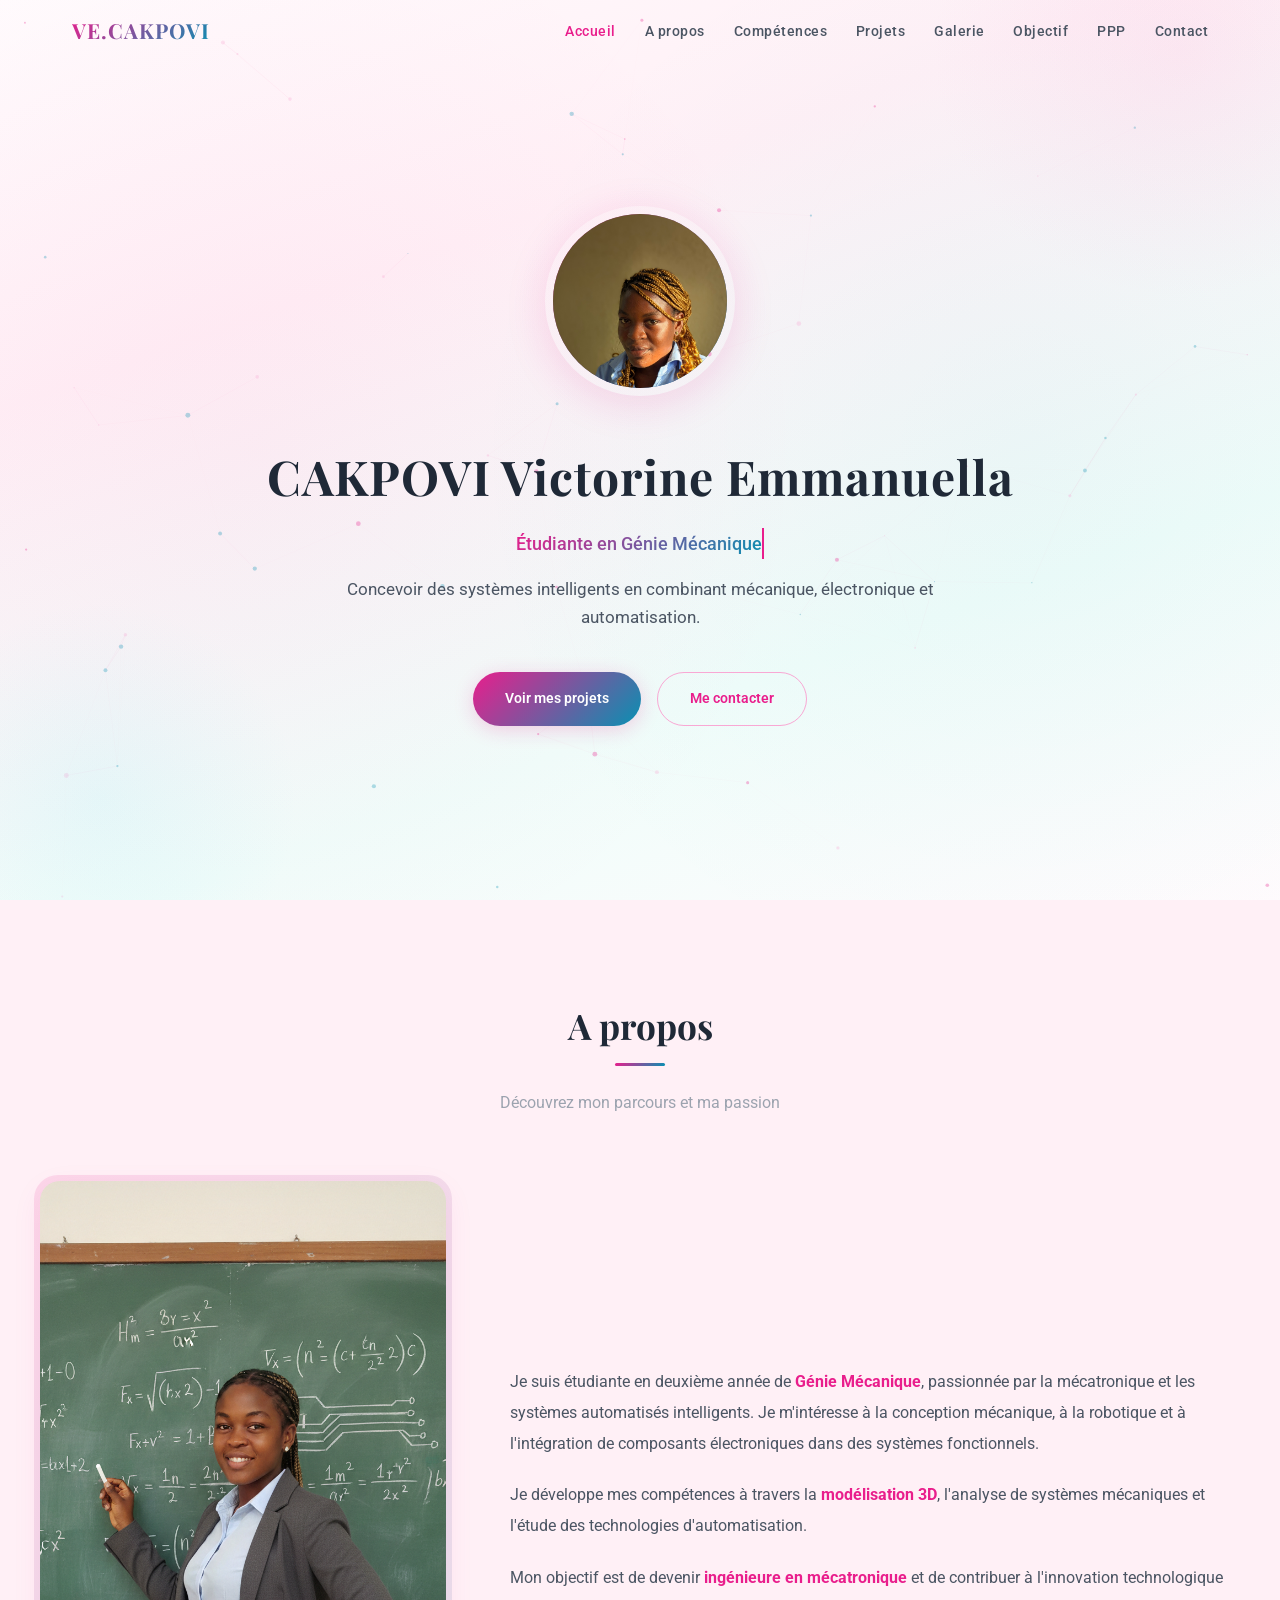
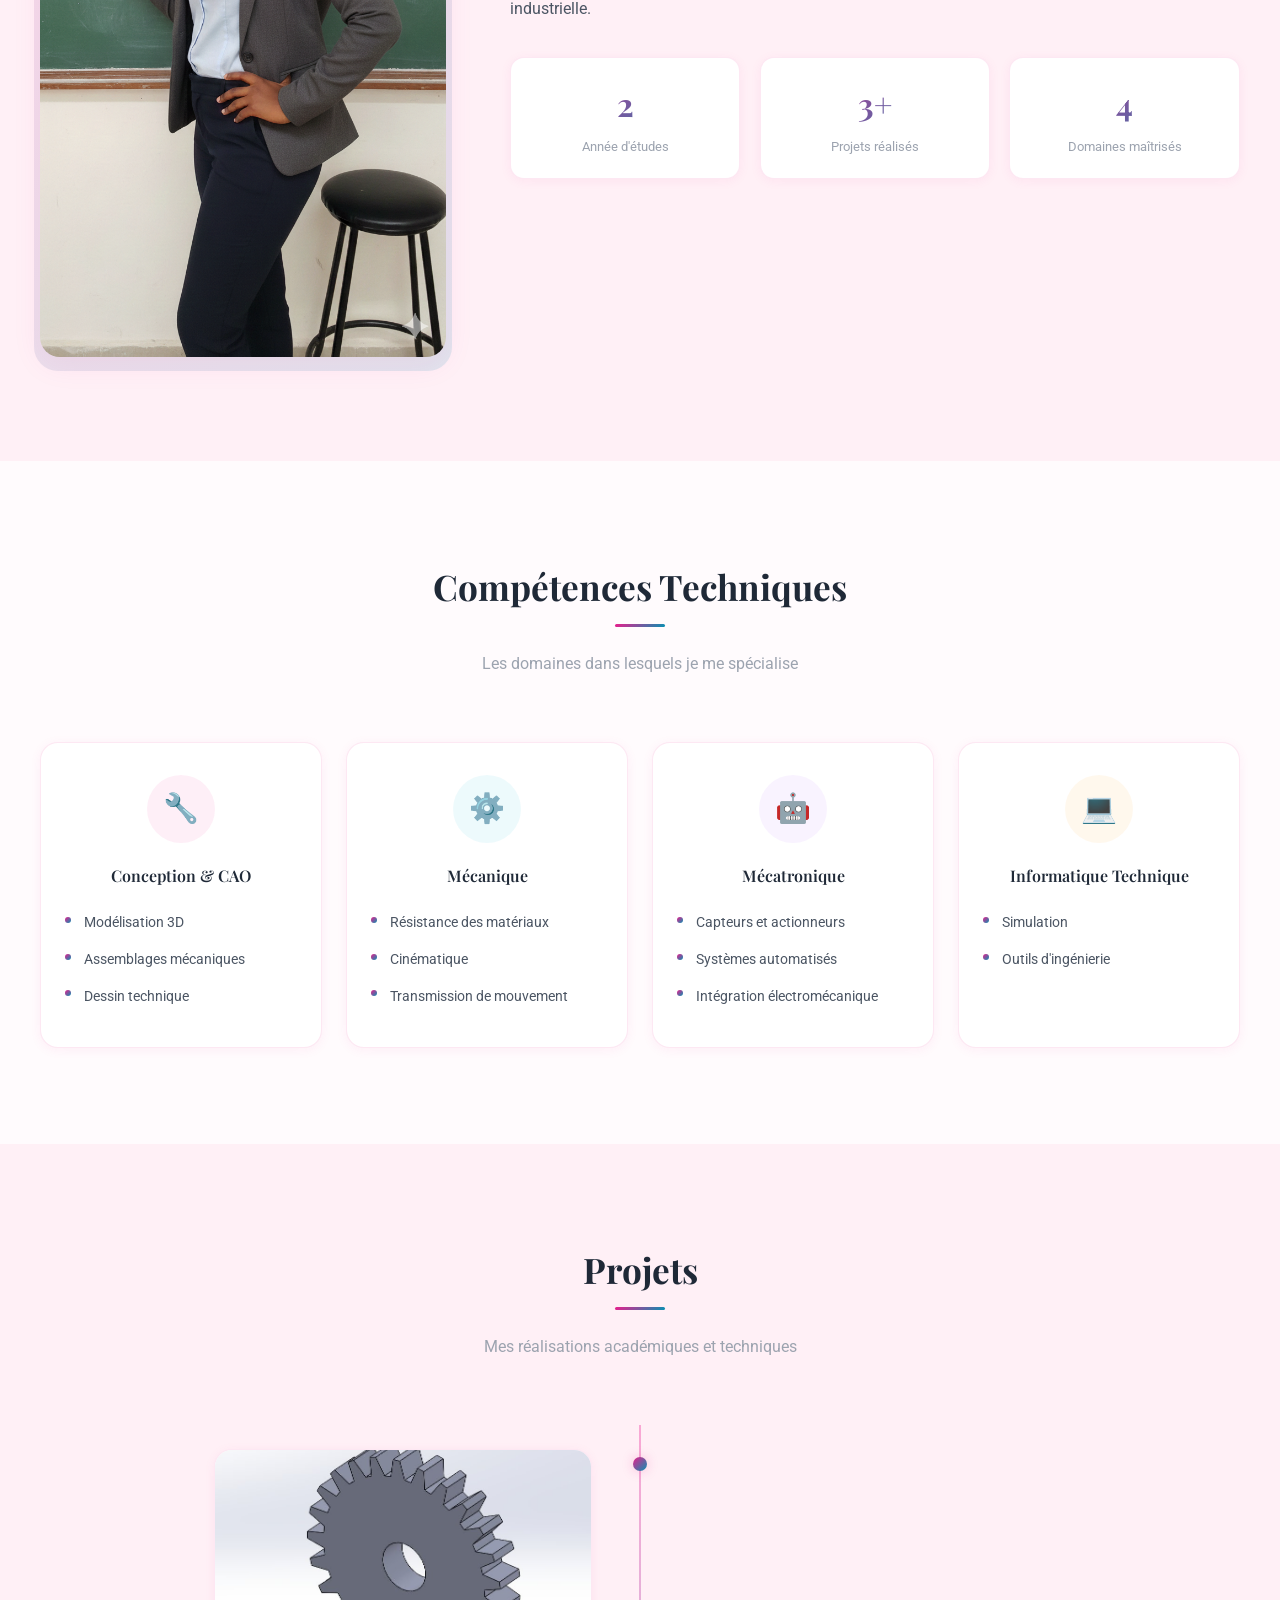
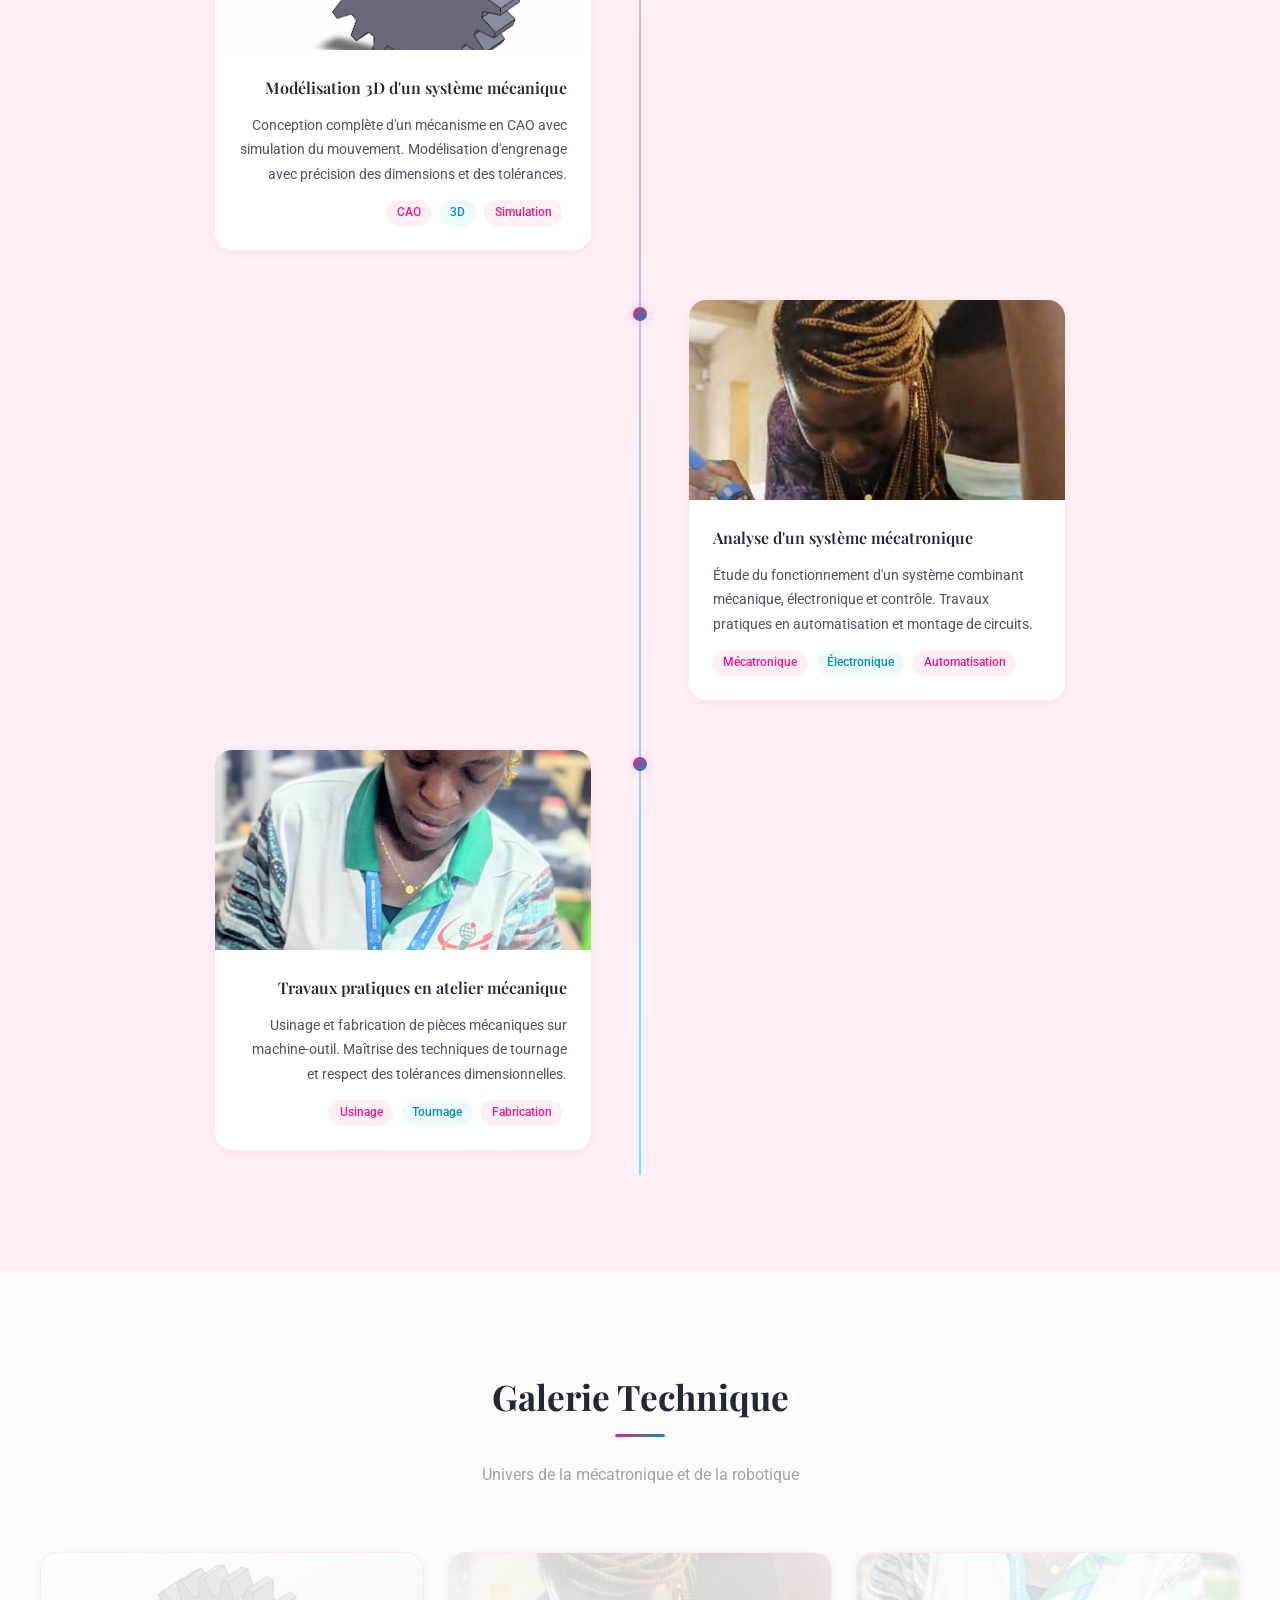
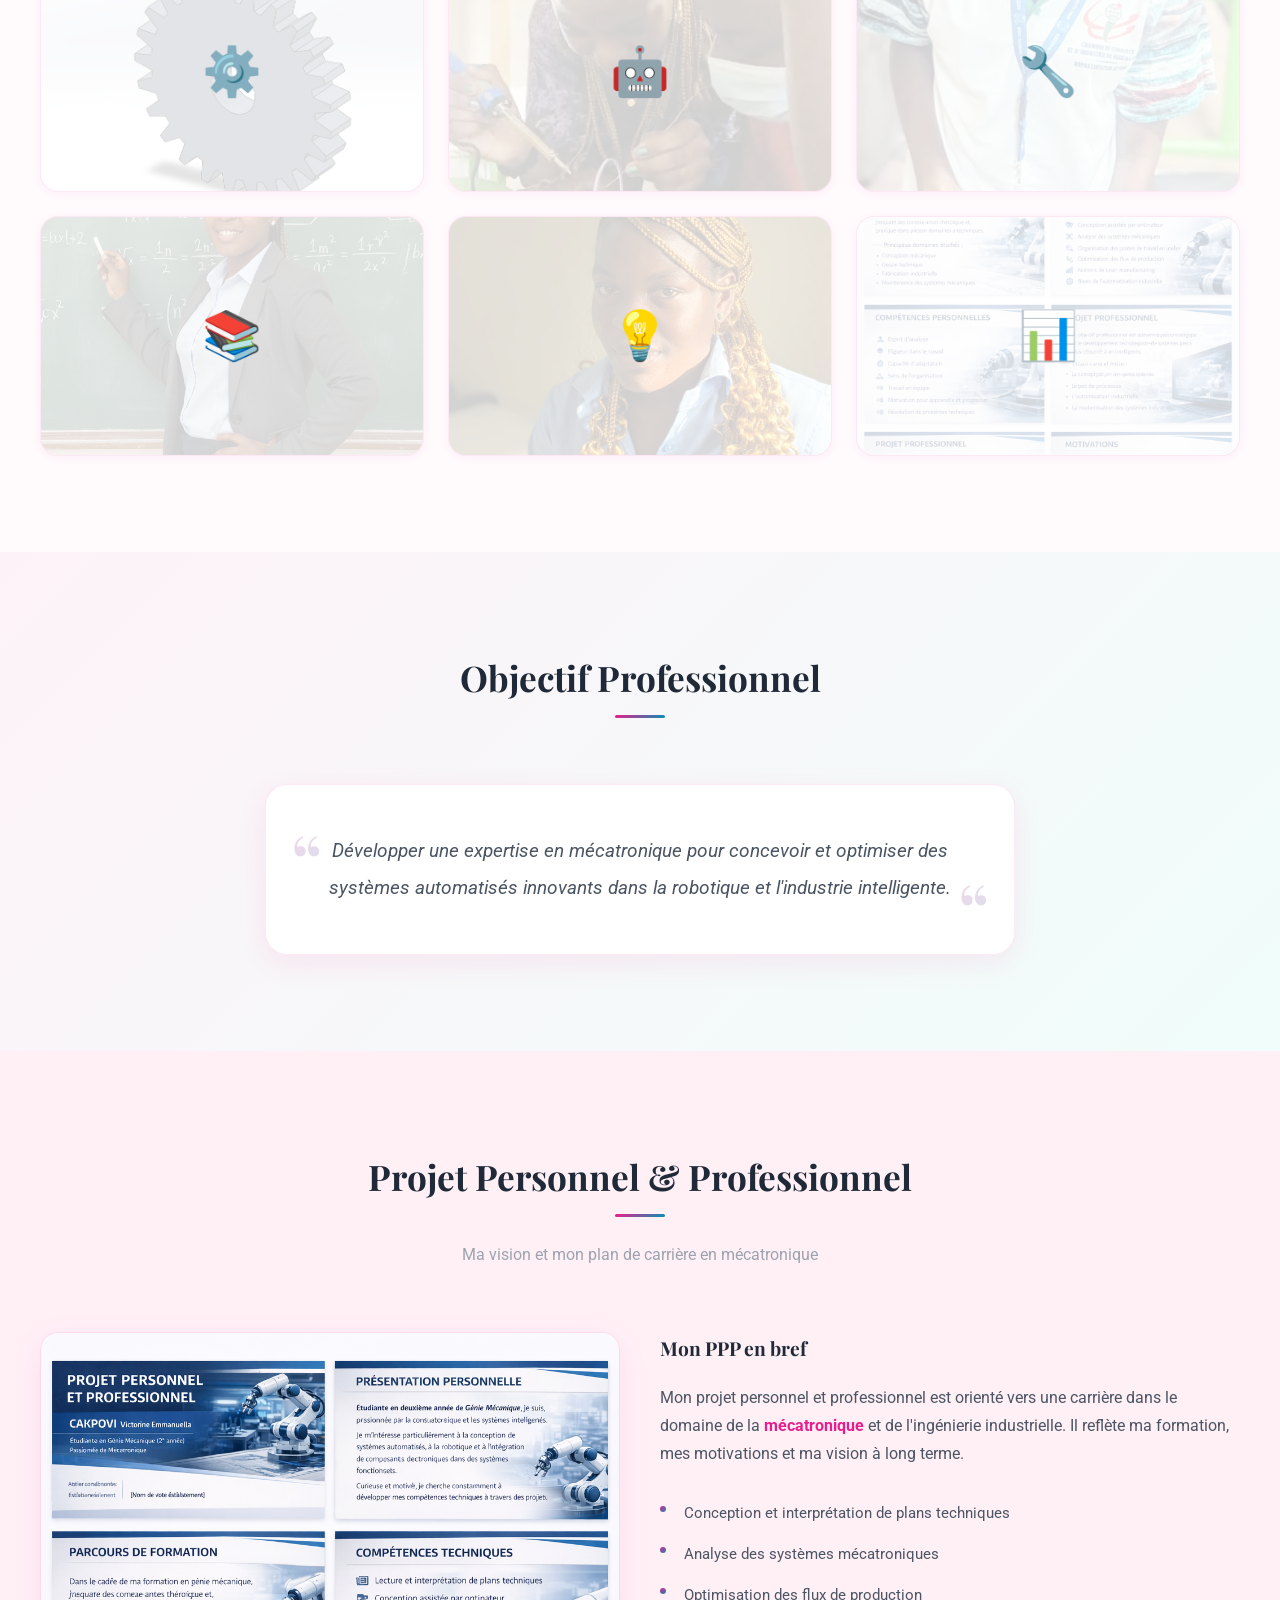
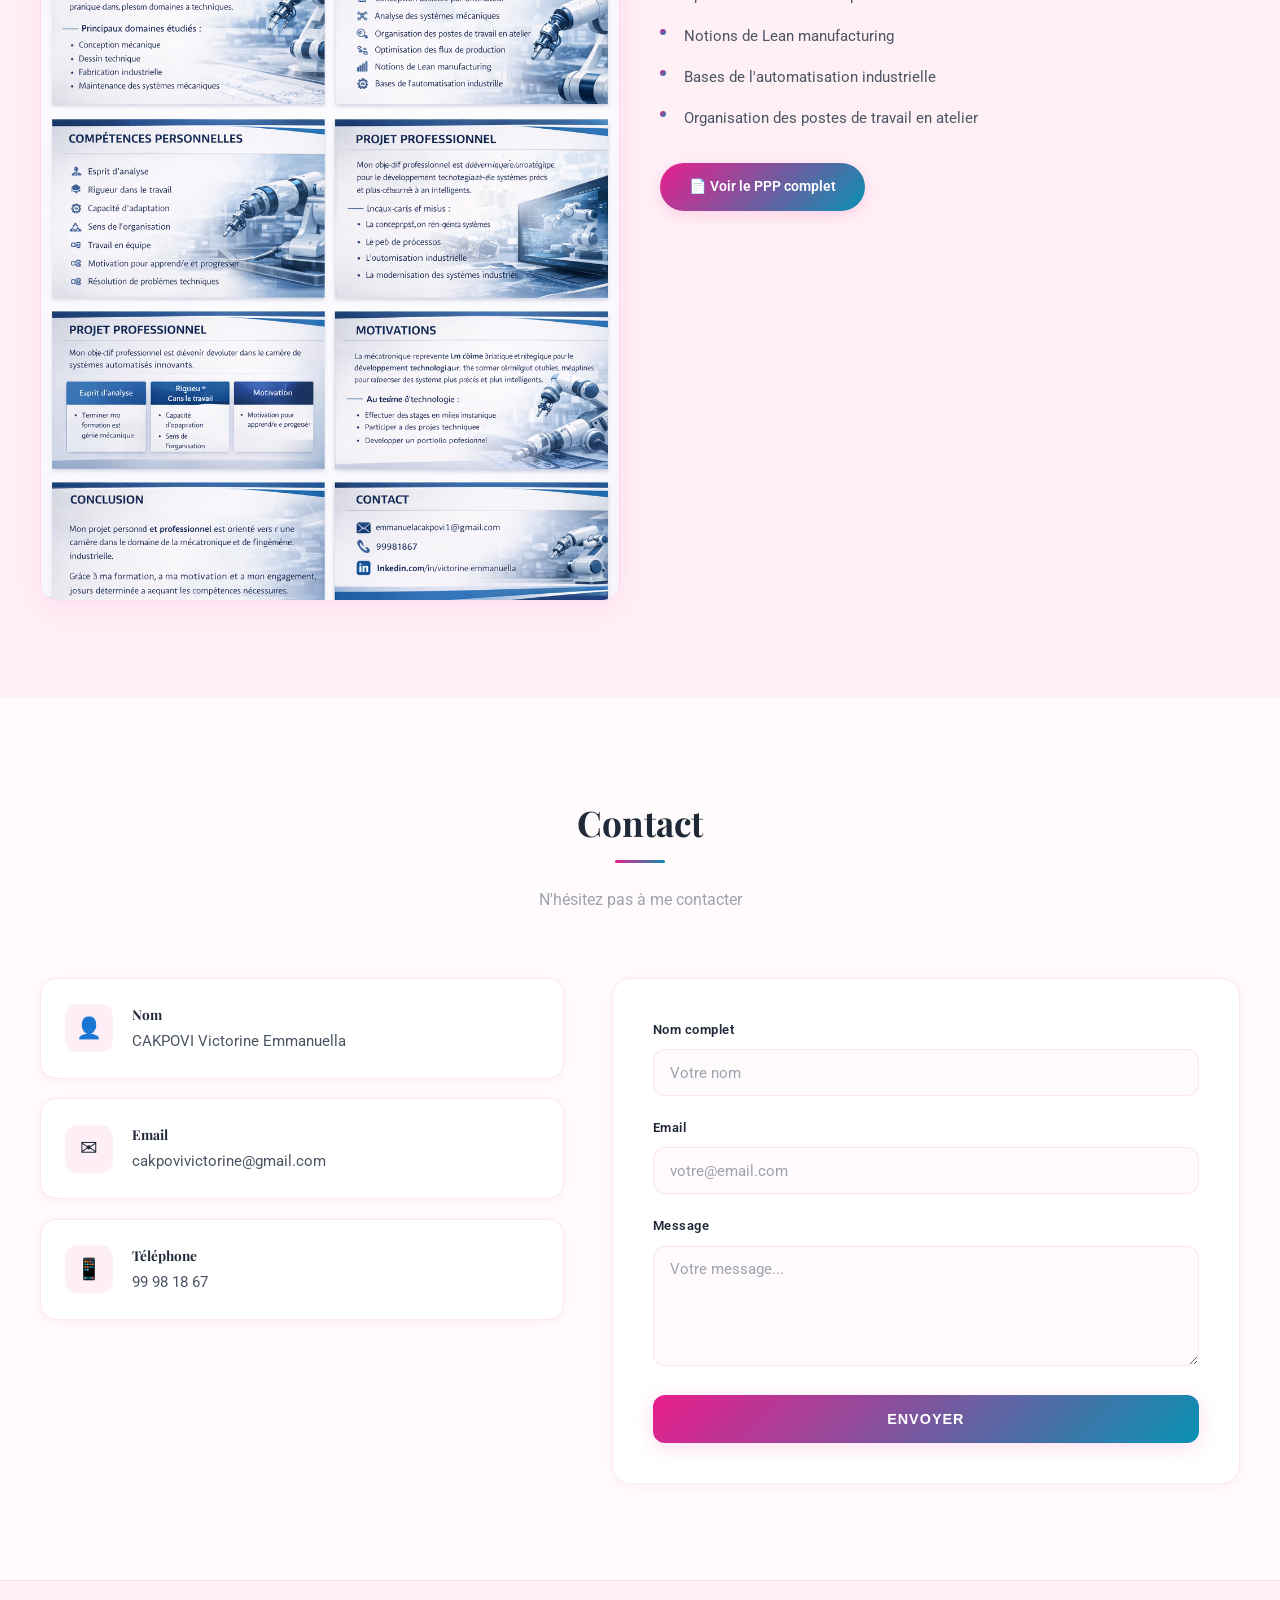
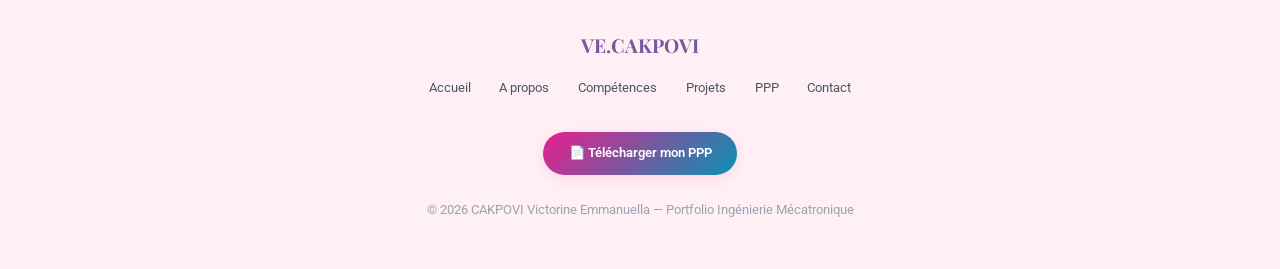
==== commit 444af7db: "Update" ====
--- a/index.html
+++ b/index.html
@@ -5,9 +5,10 @@
     <meta name="viewport" content="width=device-width, initial-scale=1.0">
     <title>CAKPOVI Victorine Emmanuella | Portfolio Mécatronique</title>
     <meta name="description" content="Portfolio de CAKPOVI Victorine Emmanuella - Étudiante en Génie Mécanique, passionnée de Mécatronique">
+    <link rel="icon" type="image/svg+xml" href="favicon.svg">
     <link rel="preconnect" href="https://fonts.googleapis.com">
     <link rel="preconnect" href="https://fonts.gstatic.com" crossorigin>
-    <link href="https://fonts.googleapis.com/css2?family=Orbitron:wght@400;500;600;700;800;900&family=Roboto:wght@300;400;500;700&display=swap" rel="stylesheet">
+    <link href="https://fonts.googleapis.com/css2?family=Playfair+Display:wght@400;500;600;700&family=Roboto:wght@300;400;500;700&display=swap" rel="stylesheet">
     <link rel="stylesheet" href="css/style.css">
 </head>
 <body>
@@ -37,7 +38,7 @@
 
         <div class="hero-content">
             <div class="hero-profile">
-                <img src="profile.png" alt="CAKPOVI Victorine Emmanuella">
+                <img src="portrait.jpg" alt="CAKPOVI Victorine Emmanuella">
             </div>
             <h1>CAKPOVI Victorine Emmanuella</h1>
             <p class="hero-subtitle">
@@ -210,45 +211,51 @@
 
             <div class="gallery-grid">
                 <div class="gallery-card reveal">
-                    <div class="gallery-icon">&#129470;</div>
-                    <div class="gallery-info">
-                        <h4>Robotique Industrielle</h4>
-                        <p>Bras robotisés et automation</p>
-                    </div>
-                </div>
-                <div class="gallery-card reveal">
+                    <div class="gallery-bg" style="background-image:url('gear3d.png')"></div>
                     <div class="gallery-icon">&#9881;&#65039;</div>
                     <div class="gallery-info">
-                        <h4>Engrenages Mécaniques</h4>
-                        <p>Transmission et cinématique</p>
-                    </div>
-                </div>
-                <div class="gallery-card reveal">
+                        <h4>Engrenages & CAO</h4>
+                        <p>Modélisation 3D et simulation</p>
+                    </div>
+                </div>
+                <div class="gallery-card reveal">
+                    <div class="gallery-bg" style="background-image:url('project1.jpeg')"></div>
+                    <div class="gallery-icon">&#129302;</div>
+                    <div class="gallery-info">
+                        <h4>Mécatronique</h4>
+                        <p>Circuits et systèmes automatisés</p>
+                    </div>
+                </div>
+                <div class="gallery-card reveal">
+                    <div class="gallery-bg" style="background-image:url('projet2.jpeg')"></div>
                     <div class="gallery-icon">&#128295;</div>
                     <div class="gallery-info">
-                        <h4>Assemblages 3D</h4>
-                        <p>Modélisation et conception</p>
-                    </div>
-                </div>
-                <div class="gallery-card reveal">
-                    <div class="gallery-icon">&#129302;</div>
-                    <div class="gallery-info">
-                        <h4>Systèmes Automatisés</h4>
-                        <p>Contrôle et programmation</p>
-                    </div>
-                </div>
-                <div class="gallery-card reveal">
+                        <h4>Atelier Mécanique</h4>
+                        <p>Usinage et fabrication</p>
+                    </div>
+                </div>
+                <div class="gallery-card reveal">
+                    <div class="gallery-bg" style="background-image:url('profile1.png')"></div>
+                    <div class="gallery-icon">&#128218;</div>
+                    <div class="gallery-info">
+                        <h4>Formation Académique</h4>
+                        <p>Cours et travaux dirigés</p>
+                    </div>
+                </div>
+                <div class="gallery-card reveal">
+                    <div class="gallery-bg" style="background-image:url('portrait.jpg')"></div>
+                    <div class="gallery-icon">&#128161;</div>
+                    <div class="gallery-info">
+                        <h4>Passion & Motivation</h4>
+                        <p>Curiosité et innovation</p>
+                    </div>
+                </div>
+                <div class="gallery-card reveal">
+                    <div class="gallery-bg" style="background-image:url('ppp.png')"></div>
                     <div class="gallery-icon">&#128202;</div>
                     <div class="gallery-info">
-                        <h4>Schémas Mécatroniques</h4>
-                        <p>Analyse et conception</p>
-                    </div>
-                </div>
-                <div class="gallery-card reveal">
-                    <div class="gallery-icon">&#128300;</div>
-                    <div class="gallery-info">
-                        <h4>Innovation Technologique</h4>
-                        <p>Recherche et développement</p>
+                        <h4>Projet Professionnel</h4>
+                        <p>Vision et plan de carrière</p>
                     </div>
                 </div>
             </div>
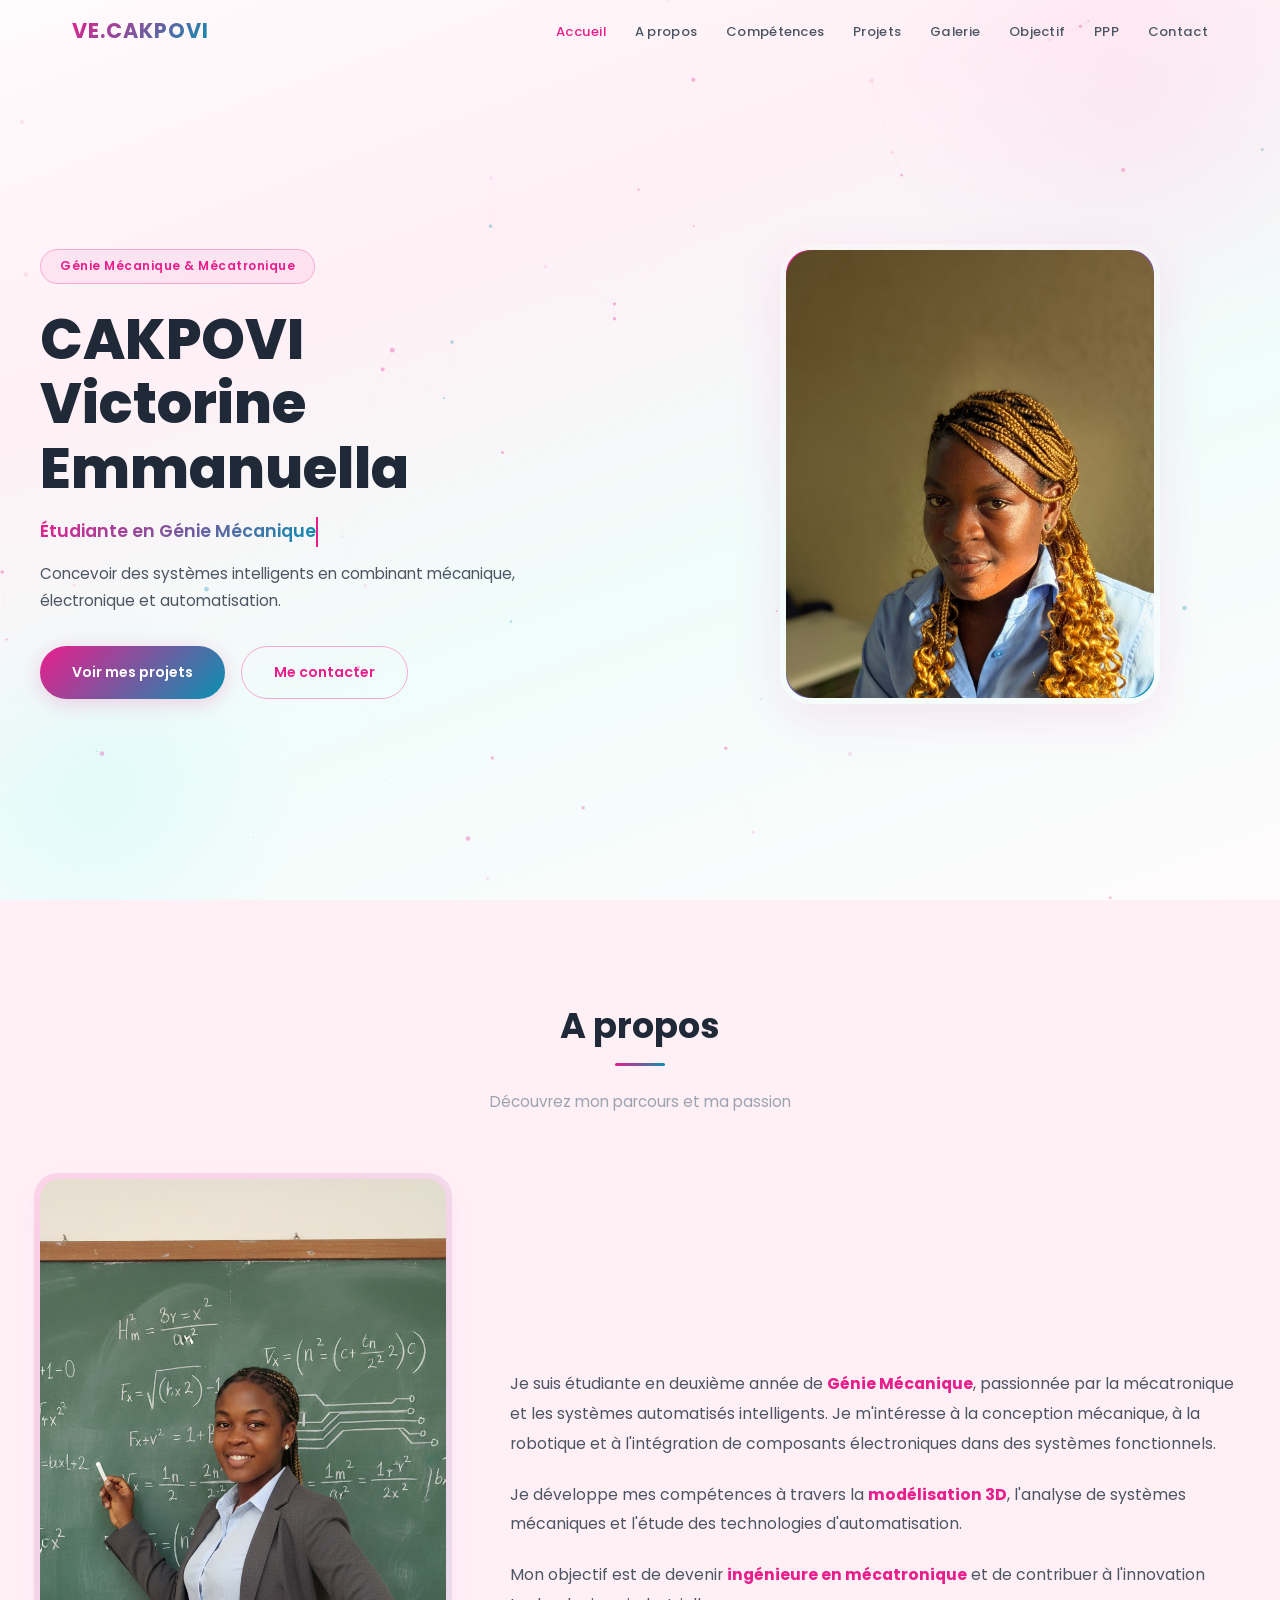
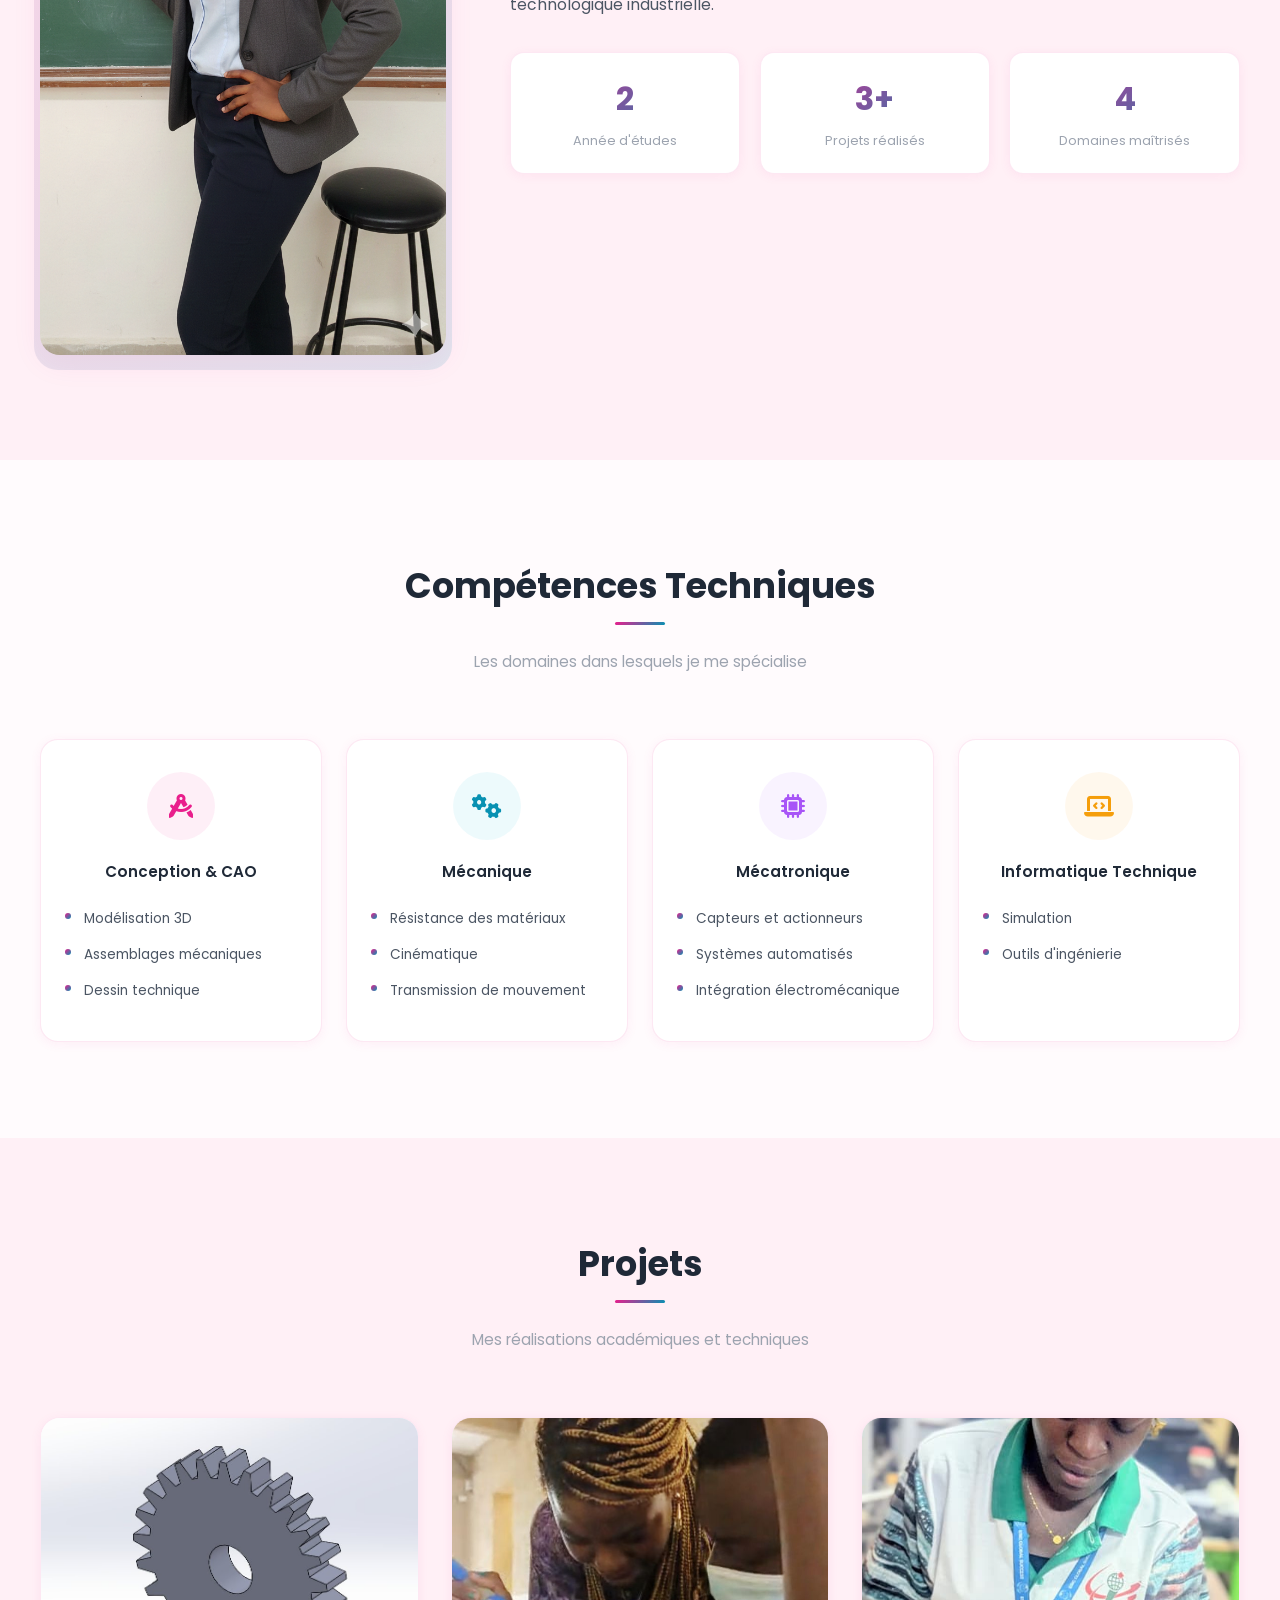
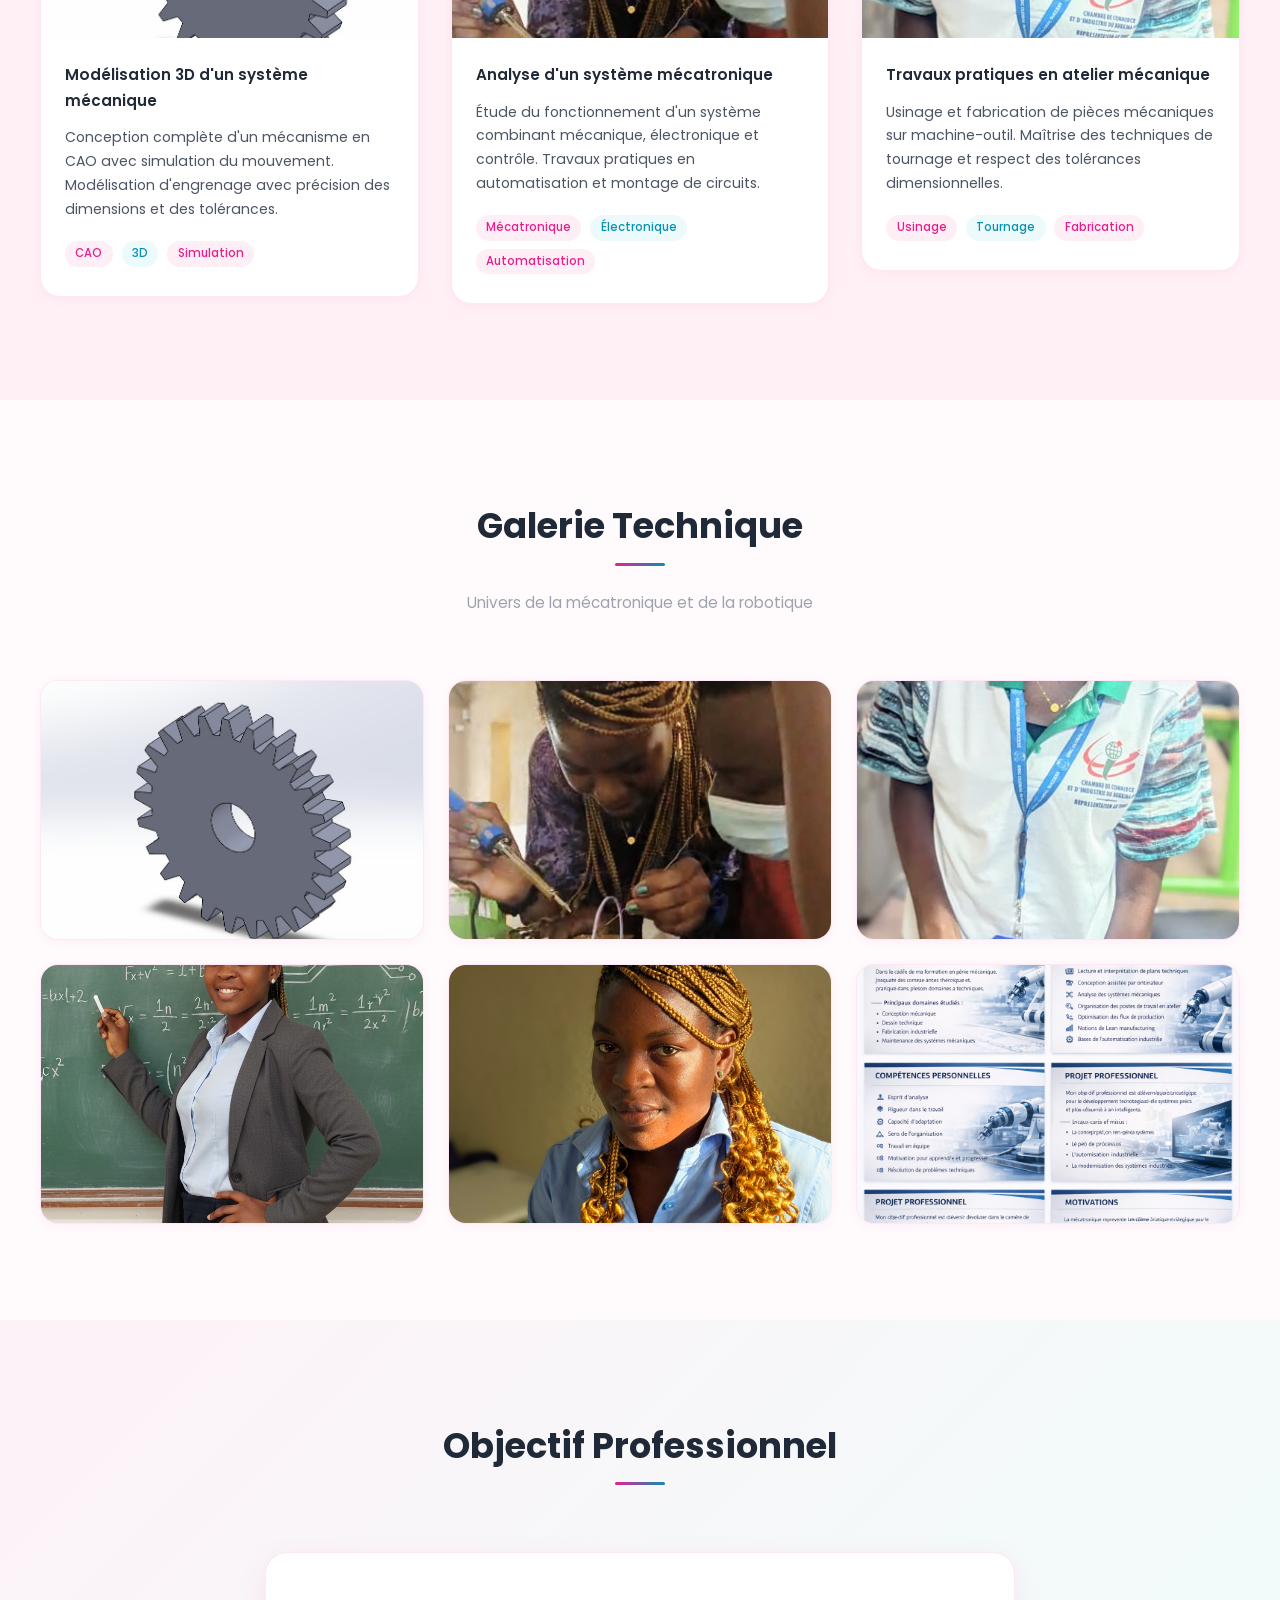
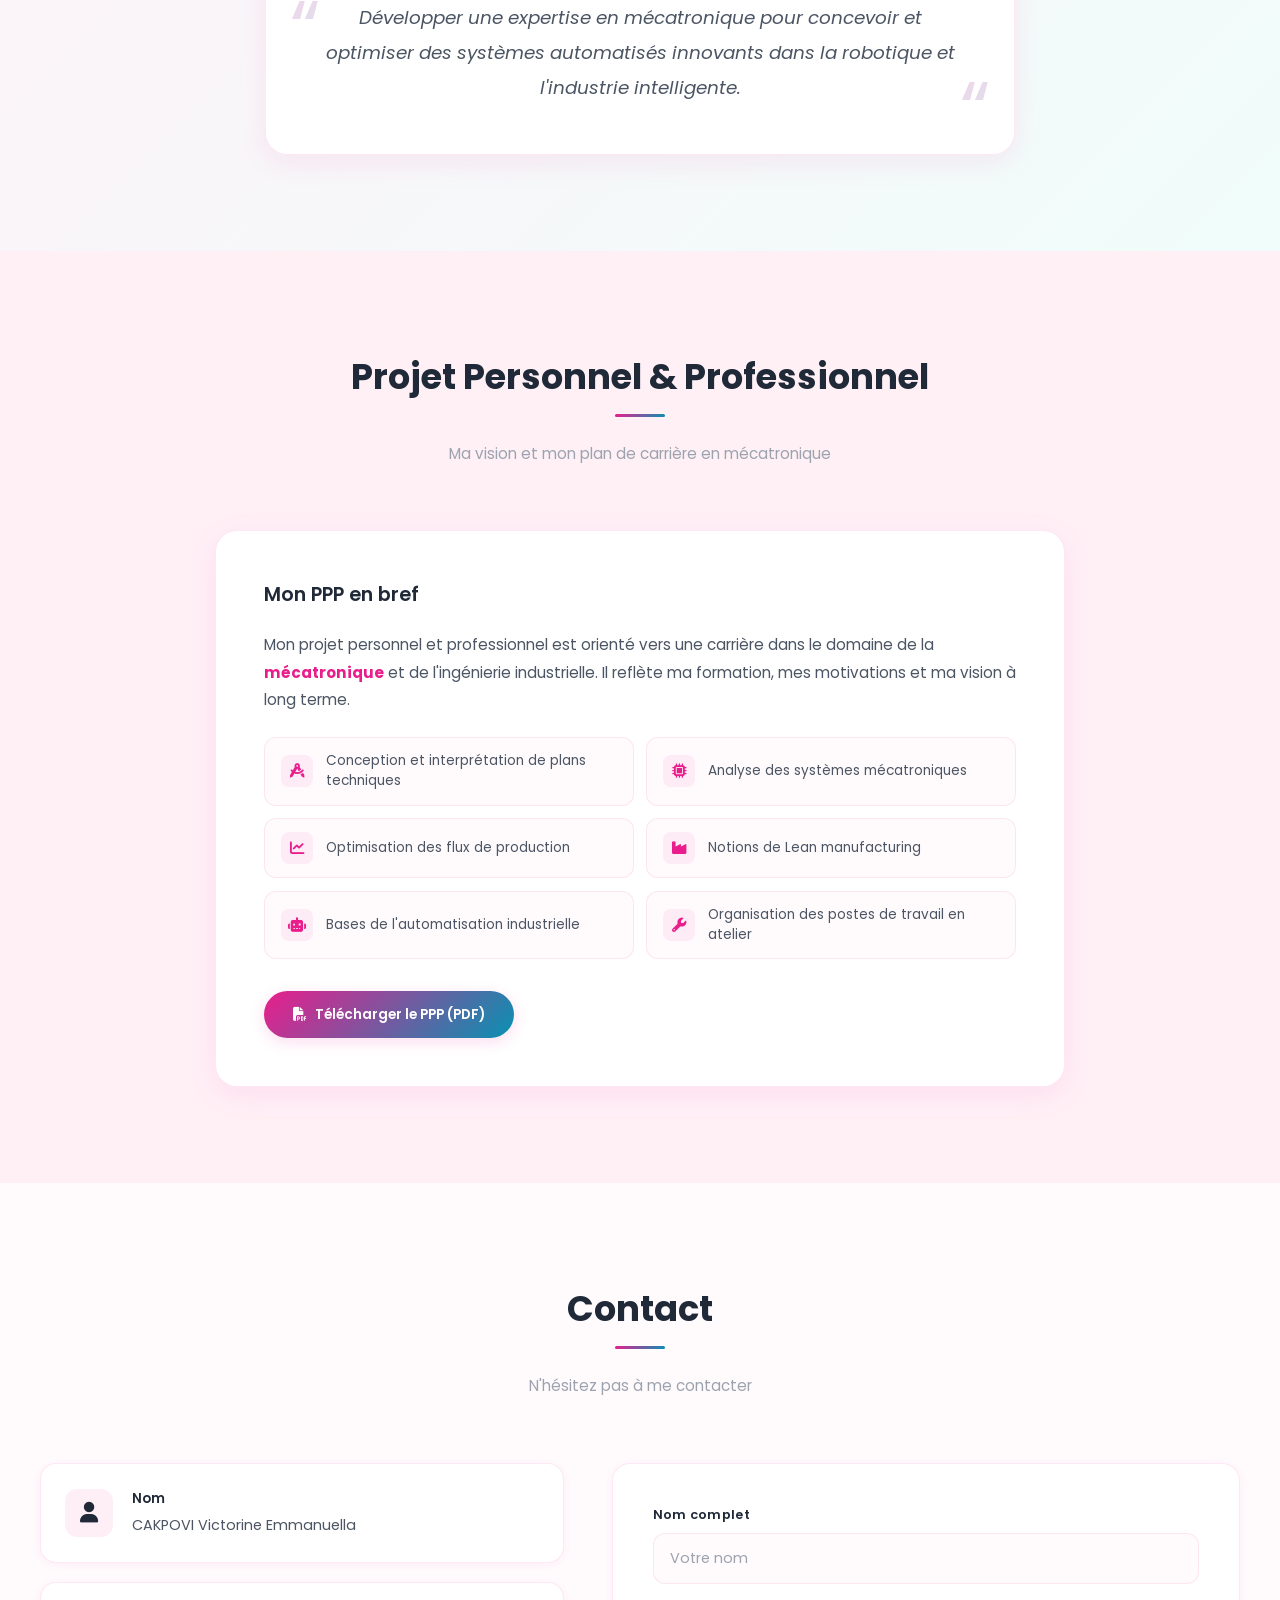
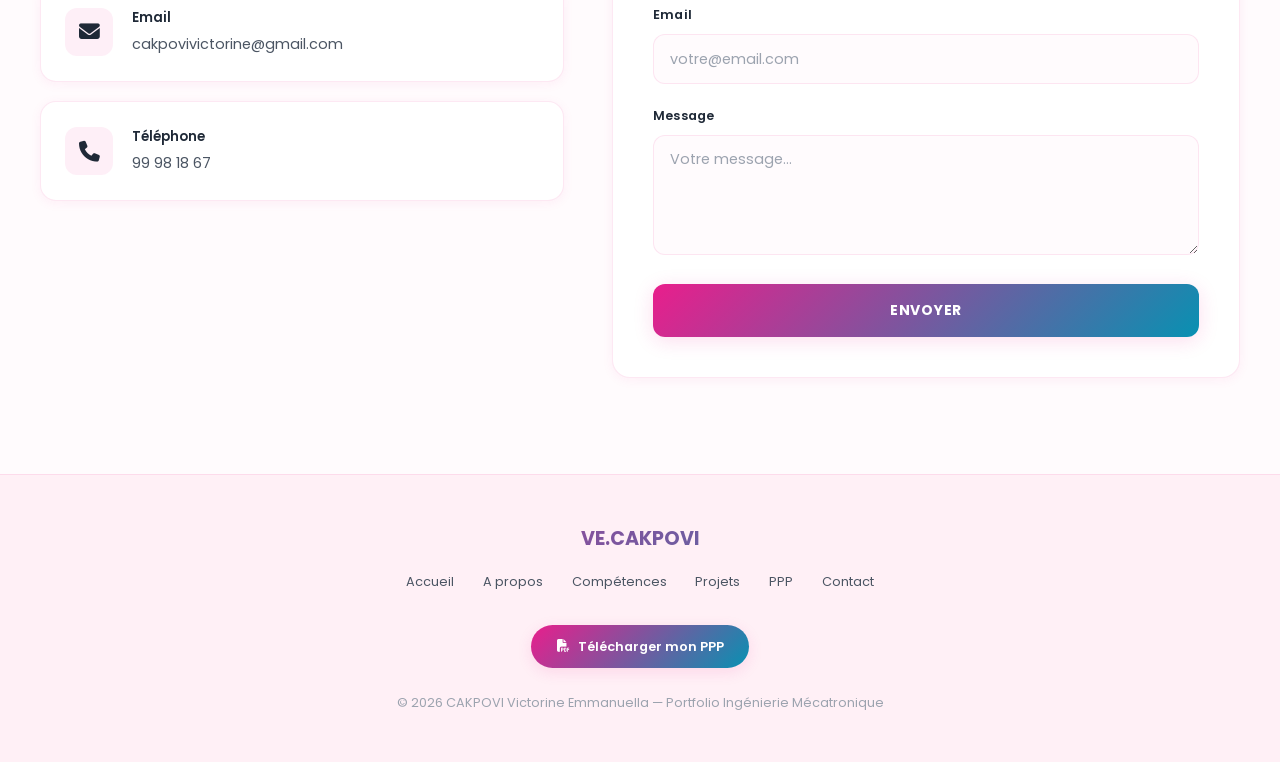
==== commit bc92deea: "Update" ====
--- a/index.html
+++ b/index.html
@@ -8,7 +8,8 @@
     <link rel="icon" type="image/svg+xml" href="favicon.svg">
     <link rel="preconnect" href="https://fonts.googleapis.com">
     <link rel="preconnect" href="https://fonts.gstatic.com" crossorigin>
-    <link href="https://fonts.googleapis.com/css2?family=Playfair+Display:wght@400;500;600;700&family=Roboto:wght@300;400;500;700&display=swap" rel="stylesheet">
+    <link href="https://fonts.googleapis.com/css2?family=Poppins:wght@300;400;500;600;700;800&display=swap" rel="stylesheet">
+    <link rel="stylesheet" href="https://cdnjs.cloudflare.com/ajax/libs/font-awesome/6.5.1/css/all.min.css">
     <link rel="stylesheet" href="css/style.css">
 </head>
 <body>
@@ -31,23 +32,29 @@
         </div>
     </nav>
 
-    <!-- ═══ HERO ═══ -->
-    <section class="hero" id="home">
+    <!-- ═══ HERO BANNER ═══ -->
+    <section class="hero-banner" id="home">
         <canvas id="particles-canvas"></canvas>
+        <div class="hero-orb-1"></div>
         <div class="hero-orb-2"></div>
 
-        <div class="hero-content">
-            <div class="hero-profile">
-                <img src="portrait.jpg" alt="CAKPOVI Victorine Emmanuella">
-            </div>
-            <h1>CAKPOVI Victorine Emmanuella</h1>
-            <p class="hero-subtitle">
-                <span class="hero-typed" id="typed-text"></span>
-            </p>
-            <p class="hero-tagline">Concevoir des systèmes intelligents en combinant mécanique, électronique et automatisation.</p>
-            <div class="hero-buttons">
-                <a href="#projects" class="btn btn-primary">Voir mes projets</a>
-                <a href="#contact" class="btn btn-outline">Me contacter</a>
+        <div class="banner-content">
+            <div class="banner-text">
+                <span class="banner-badge">Génie Mécanique & Mécatronique</span>
+                <h1>CAKPOVI<br>Victorine Emmanuella</h1>
+                <p class="banner-typed-wrapper">
+                    <span class="hero-typed" id="typed-text"></span>
+                </p>
+                <p class="banner-tagline">Concevoir des systèmes intelligents en combinant mécanique, électronique et automatisation.</p>
+                <div class="banner-buttons">
+                    <a href="#projects" class="btn btn-primary">Voir mes projets</a>
+                    <a href="#contact" class="btn btn-outline">Me contacter</a>
+                </div>
+            </div>
+            <div class="banner-photo">
+                <div class="banner-photo-frame">
+                    <img src="portrait.jpg" alt="CAKPOVI Victorine Emmanuella">
+                </div>
             </div>
         </div>
 
@@ -103,7 +110,7 @@
 
             <div class="skills-hex-grid">
                 <div class="skill-hex reveal">
-                    <div class="skill-hex-icon">&#128295;</div>
+                    <div class="skill-hex-icon"><i class="fa-solid fa-compass-drafting"></i></div>
                     <h3>Conception & CAO</h3>
                     <ul>
                         <li>Modélisation 3D</li>
@@ -112,7 +119,7 @@
                     </ul>
                 </div>
                 <div class="skill-hex reveal">
-                    <div class="skill-hex-icon">&#9881;&#65039;</div>
+                    <div class="skill-hex-icon"><i class="fa-solid fa-gears"></i></div>
                     <h3>Mécanique</h3>
                     <ul>
                         <li>Résistance des matériaux</li>
@@ -121,7 +128,7 @@
                     </ul>
                 </div>
                 <div class="skill-hex reveal">
-                    <div class="skill-hex-icon">&#129302;</div>
+                    <div class="skill-hex-icon"><i class="fa-solid fa-microchip"></i></div>
                     <h3>Mécatronique</h3>
                     <ul>
                         <li>Capteurs et actionneurs</li>
@@ -130,7 +137,7 @@
                     </ul>
                 </div>
                 <div class="skill-hex reveal">
-                    <div class="skill-hex-icon">&#128187;</div>
+                    <div class="skill-hex-icon"><i class="fa-solid fa-laptop-code"></i></div>
                     <h3>Informatique Technique</h3>
                     <ul>
                         <li>Simulation</li>
@@ -141,7 +148,7 @@
         </div>
     </section>
 
-    <!-- ═══ PROJECTS — TIMELINE ═══ -->
+    <!-- ═══ PROJECTS ═══ -->
     <section id="projects">
         <div class="container">
             <div class="section-header reveal">
@@ -149,51 +156,54 @@
                 <p>Mes réalisations académiques et techniques</p>
             </div>
 
-            <div class="timeline">
-                <div class="timeline-item reveal">
-                    <div class="timeline-dot"></div>
-                    <div class="timeline-card">
-                        <div class="timeline-card-img">
-                            <img src="gear3d.png" alt="Modélisation 3D d'engrenage" class="pos-center">
-                        </div>
-                        <div class="timeline-card-body">
+            <div class="projects-grid">
+                <div class="project-3d reveal-3d">
+                    <div class="project-3d-inner">
+                        <div class="project-3d-img">
+                            <img src="gear3d.png" alt="Modélisation 3D d'engrenage">
+                        </div>
+                        <div class="project-3d-body">
                             <h3>Modélisation 3D d'un système mécanique</h3>
                             <p>Conception complète d'un mécanisme en CAO avec simulation du mouvement. Modélisation d'engrenage avec précision des dimensions et des tolérances.</p>
-                            <span class="timeline-tag">CAO</span>
-                            <span class="timeline-tag">3D</span>
-                            <span class="timeline-tag">Simulation</span>
-                        </div>
-                    </div>
-                </div>
-
-                <div class="timeline-item reveal">
-                    <div class="timeline-dot"></div>
-                    <div class="timeline-card">
-                        <div class="timeline-card-img">
+                            <div class="project-tags">
+                                <span class="project-tag">CAO</span>
+                                <span class="project-tag">3D</span>
+                                <span class="project-tag">Simulation</span>
+                            </div>
+                        </div>
+                    </div>
+                </div>
+
+                <div class="project-3d reveal-3d">
+                    <div class="project-3d-inner">
+                        <div class="project-3d-img">
                             <img src="project1.jpeg" alt="Système mécatronique">
                         </div>
-                        <div class="timeline-card-body">
+                        <div class="project-3d-body">
                             <h3>Analyse d'un système mécatronique</h3>
                             <p>Étude du fonctionnement d'un système combinant mécanique, électronique et contrôle. Travaux pratiques en automatisation et montage de circuits.</p>
-                            <span class="timeline-tag">Mécatronique</span>
-                            <span class="timeline-tag">Électronique</span>
-                            <span class="timeline-tag">Automatisation</span>
-                        </div>
-                    </div>
-                </div>
-
-                <div class="timeline-item reveal">
-                    <div class="timeline-dot"></div>
-                    <div class="timeline-card">
-                        <div class="timeline-card-img">
+                            <div class="project-tags">
+                                <span class="project-tag">Mécatronique</span>
+                                <span class="project-tag">Électronique</span>
+                                <span class="project-tag">Automatisation</span>
+                            </div>
+                        </div>
+                    </div>
+                </div>
+
+                <div class="project-3d reveal-3d">
+                    <div class="project-3d-inner">
+                        <div class="project-3d-img">
                             <img src="projet2.jpeg" alt="Travaux pratiques atelier">
                         </div>
-                        <div class="timeline-card-body">
+                        <div class="project-3d-body">
                             <h3>Travaux pratiques en atelier mécanique</h3>
                             <p>Usinage et fabrication de pièces mécaniques sur machine-outil. Maîtrise des techniques de tournage et respect des tolérances dimensionnelles.</p>
-                            <span class="timeline-tag">Usinage</span>
-                            <span class="timeline-tag">Tournage</span>
-                            <span class="timeline-tag">Fabrication</span>
+                            <div class="project-tags">
+                                <span class="project-tag">Usinage</span>
+                                <span class="project-tag">Tournage</span>
+                                <span class="project-tag">Fabrication</span>
+                            </div>
                         </div>
                     </div>
                 </div>
@@ -212,7 +222,6 @@
             <div class="gallery-grid">
                 <div class="gallery-card reveal">
                     <div class="gallery-bg" style="background-image:url('gear3d.png')"></div>
-                    <div class="gallery-icon">&#9881;&#65039;</div>
                     <div class="gallery-info">
                         <h4>Engrenages & CAO</h4>
                         <p>Modélisation 3D et simulation</p>
@@ -220,7 +229,6 @@
                 </div>
                 <div class="gallery-card reveal">
                     <div class="gallery-bg" style="background-image:url('project1.jpeg')"></div>
-                    <div class="gallery-icon">&#129302;</div>
                     <div class="gallery-info">
                         <h4>Mécatronique</h4>
                         <p>Circuits et systèmes automatisés</p>
@@ -228,7 +236,6 @@
                 </div>
                 <div class="gallery-card reveal">
                     <div class="gallery-bg" style="background-image:url('projet2.jpeg')"></div>
-                    <div class="gallery-icon">&#128295;</div>
                     <div class="gallery-info">
                         <h4>Atelier Mécanique</h4>
                         <p>Usinage et fabrication</p>
@@ -236,7 +243,6 @@
                 </div>
                 <div class="gallery-card reveal">
                     <div class="gallery-bg" style="background-image:url('profile1.png')"></div>
-                    <div class="gallery-icon">&#128218;</div>
                     <div class="gallery-info">
                         <h4>Formation Académique</h4>
                         <p>Cours et travaux dirigés</p>
@@ -244,7 +250,6 @@
                 </div>
                 <div class="gallery-card reveal">
                     <div class="gallery-bg" style="background-image:url('portrait.jpg')"></div>
-                    <div class="gallery-icon">&#128161;</div>
                     <div class="gallery-info">
                         <h4>Passion & Motivation</h4>
                         <p>Curiosité et innovation</p>
@@ -252,7 +257,6 @@
                 </div>
                 <div class="gallery-card reveal">
                     <div class="gallery-bg" style="background-image:url('ppp.png')"></div>
-                    <div class="gallery-icon">&#128202;</div>
                     <div class="gallery-info">
                         <h4>Projet Professionnel</h4>
                         <p>Vision et plan de carrière</p>
@@ -282,22 +286,37 @@
                 <p>Ma vision et mon plan de carrière en mécatronique</p>
             </div>
 
-            <div class="ppp-wrapper">
-                <div class="ppp-image reveal" onclick="openLightbox('ppp.png')">
-                    <img src="ppp.png" alt="Projet Personnel et Professionnel - CAKPOVI Victorine Emmanuella">
-                </div>
-                <div class="ppp-text reveal">
+            <div class="ppp-content reveal">
+                <div class="ppp-text">
                     <h3>Mon PPP en bref</h3>
                     <p>Mon projet personnel et professionnel est orienté vers une carrière dans le domaine de la <strong>mécatronique</strong> et de l'ingénierie industrielle. Il reflète ma formation, mes motivations et ma vision à long terme.</p>
-                    <ul class="ppp-highlights">
-                        <li>Conception et interprétation de plans techniques</li>
-                        <li>Analyse des systèmes mécatroniques</li>
-                        <li>Optimisation des flux de production</li>
-                        <li>Notions de Lean manufacturing</li>
-                        <li>Bases de l'automatisation industrielle</li>
-                        <li>Organisation des postes de travail en atelier</li>
-                    </ul>
-                    <a href="ppp.png" download class="ppp-download">&#128196; Voir le PPP complet</a>
+                    <div class="ppp-highlights-grid">
+                        <div class="ppp-highlight-item">
+                            <i class="fa-solid fa-drafting-compass"></i>
+                            <span>Conception et interprétation de plans techniques</span>
+                        </div>
+                        <div class="ppp-highlight-item">
+                            <i class="fa-solid fa-microchip"></i>
+                            <span>Analyse des systèmes mécatroniques</span>
+                        </div>
+                        <div class="ppp-highlight-item">
+                            <i class="fa-solid fa-chart-line"></i>
+                            <span>Optimisation des flux de production</span>
+                        </div>
+                        <div class="ppp-highlight-item">
+                            <i class="fa-solid fa-industry"></i>
+                            <span>Notions de Lean manufacturing</span>
+                        </div>
+                        <div class="ppp-highlight-item">
+                            <i class="fa-solid fa-robot"></i>
+                            <span>Bases de l'automatisation industrielle</span>
+                        </div>
+                        <div class="ppp-highlight-item">
+                            <i class="fa-solid fa-wrench"></i>
+                            <span>Organisation des postes de travail en atelier</span>
+                        </div>
+                    </div>
+                    <a href="PPP.pdf" download class="ppp-download"><i class="fa-solid fa-file-pdf"></i> Télécharger le PPP (PDF)</a>
                 </div>
             </div>
         </div>
@@ -320,21 +339,21 @@
             <div class="contact-grid">
                 <div class="contact-cards reveal">
                     <div class="contact-card">
-                        <div class="contact-card-icon">&#128100;</div>
+                        <div class="contact-card-icon"><i class="fa-solid fa-user"></i></div>
                         <div>
                             <h4>Nom</h4>
                             <p>CAKPOVI Victorine Emmanuella</p>
                         </div>
                     </div>
                     <div class="contact-card">
-                        <div class="contact-card-icon">&#9993;</div>
+                        <div class="contact-card-icon"><i class="fa-solid fa-envelope"></i></div>
                         <div>
                             <h4>Email</h4>
                             <p><a href="mailto:cakpovivictorine@gmail.com">cakpovivictorine@gmail.com</a></p>
                         </div>
                     </div>
                     <div class="contact-card">
-                        <div class="contact-card-icon">&#128241;</div>
+                        <div class="contact-card-icon"><i class="fa-solid fa-phone"></i></div>
                         <div>
                             <h4>Téléphone</h4>
                             <p><a href="tel:+22999981867">99 98 18 67</a></p>
@@ -372,7 +391,7 @@
             <a href="#ppp">PPP</a>
             <a href="#contact">Contact</a>
         </div>
-        <a href="ppp.png" download class="cv-btn">&#128196; Télécharger mon PPP</a>
+        <a href="PPP.pdf" download class="cv-btn"><i class="fa-solid fa-file-pdf"></i> Télécharger mon PPP</a>
         <p style="margin-top:1.5rem;">&copy; 2026 CAKPOVI Victorine Emmanuella &mdash; Portfolio Ingénierie Mécatronique</p>
     </footer>
 
--- a/css/style.css
+++ b/css/style.css
@@ -3,11 +3,7 @@
    CAKPOVI Victorine Emmanuella
    ══════════════════════════════════════════ */
 
-*, *::before, *::after {
-    margin: 0;
-    padding: 0;
-    box-sizing: border-box;
-}
+*, *::before, *::after { margin: 0; padding: 0; box-sizing: border-box; }
 
 :root {
     --bg-primary: #FFFBFD;
@@ -33,7 +29,7 @@
 html { scroll-behavior: smooth; }
 
 body {
-    font-family: 'Roboto', sans-serif;
+    font-family: 'Poppins', sans-serif;
     background: var(--bg-primary);
     color: var(--text-dark);
     line-height: 1.7;
@@ -42,1084 +38,571 @@
 
 /* ══════════ NAVIGATION ══════════ */
 nav {
-    position: fixed;
-    top: 0;
-    width: 100%;
-    z-index: 1000;
-    padding: .8rem 0;
-    transition: all .4s;
-}
-
+    position: fixed; top: 0; width: 100%; z-index: 1000;
+    padding: .8rem 0; transition: all .4s;
+}
 nav.scrolled {
-    background: rgba(255, 251, 253, .92);
-    backdrop-filter: blur(20px);
-    -webkit-backdrop-filter: blur(20px);
-    box-shadow: 0 1px 20px rgba(233, 30, 140, .06);
-}
-
+    background: rgba(255,251,253,.92);
+    backdrop-filter: blur(20px); -webkit-backdrop-filter: blur(20px);
+    box-shadow: 0 1px 20px rgba(233,30,140,.06);
+}
 nav .nav-container {
-    max-width: 1200px;
-    margin: 0 auto;
-    padding: 0 2rem;
-    display: flex;
-    justify-content: space-between;
-    align-items: center;
-}
-
+    max-width: 1200px; margin: 0 auto; padding: 0 2rem;
+    display: flex; justify-content: space-between; align-items: center;
+}
 .logo {
-    font-family: 'Playfair Display', serif;
-    font-size: 1.3rem;
-    font-weight: 700;
-    background: var(--gradient);
-    -webkit-background-clip: text;
-    -webkit-text-fill-color: transparent;
-    background-clip: text;
+    font-size: 1.3rem; font-weight: 700;
+    background: var(--gradient); -webkit-background-clip: text;
+    -webkit-text-fill-color: transparent; background-clip: text;
     letter-spacing: 1px;
 }
-
-.nav-links {
-    display: flex;
-    gap: 1.8rem;
-    list-style: none;
-}
-
+.nav-links { display: flex; gap: 1.8rem; list-style: none; }
 .nav-links a {
-    color: var(--text-body);
-    text-decoration: none;
-    font-size: .85rem;
-    font-weight: 500;
-    letter-spacing: .5px;
-    transition: color .3s;
+    color: var(--text-body); text-decoration: none; font-size: .82rem;
+    font-weight: 500; letter-spacing: .3px; transition: color .3s; position: relative;
+}
+.nav-links a:hover, .nav-links a.active { color: var(--pink); }
+.nav-links a::after {
+    content: ''; position: absolute; bottom: -6px; left: 0;
+    width: 0; height: 2px; background: var(--gradient);
+    border-radius: 2px; transition: width .3s;
+}
+.nav-links a:hover::after { width: 100%; }
+
+.mobile-menu-btn {
+    display: none; background: none; border: 1.5px solid var(--pink-light);
+    color: var(--pink); font-size: 1.3rem; cursor: pointer;
+    padding: .4rem .7rem; border-radius: 8px; transition: background .3s;
+}
+.mobile-menu-btn:hover { background: var(--pink-dim); }
+
+/* ══════════ HERO BANNER ══════════ */
+.hero-banner {
+    min-height: 100vh; display: flex; align-items: center;
+    position: relative; overflow: hidden;
+    padding: 7rem 2rem 4rem;
+    background: linear-gradient(160deg, #FFFBFD 0%, #FFF0F6 30%, #F0FDFA 60%, #FFFBFD 100%);
+}
+
+#particles-canvas {
+    position: absolute; top: 0; left: 0;
+    width: 100%; height: 100%; z-index: 0;
+}
+
+.hero-orb-1 {
+    position: absolute; width: 500px; height: 500px;
+    background: radial-gradient(circle, rgba(249,168,212,.15) 0%, transparent 70%);
+    border-radius: 50%; top: -150px; right: -100px;
+    animation: float 8s ease-in-out infinite; z-index: 0;
+}
+.hero-orb-2 {
+    position: absolute; width: 400px; height: 400px;
+    background: radial-gradient(circle, rgba(103,232,249,.10) 0%, transparent 70%);
+    border-radius: 50%; bottom: -100px; left: -100px;
+    animation: float 10s ease-in-out infinite reverse; z-index: 0;
+}
+@keyframes float {
+    0%,100% { transform: translate(0,0) scale(1); }
+    50% { transform: translate(20px,-20px) scale(1.05); }
+}
+
+.banner-content {
+    position: relative; z-index: 1;
+    max-width: 1200px; margin: 0 auto; width: 100%;
+    display: grid; grid-template-columns: 1.1fr 1fr;
+    gap: 4rem; align-items: center;
+}
+
+.banner-text { text-align: left; }
+
+.banner-badge {
+    display: inline-block; padding: .4rem 1.2rem;
+    background: var(--pink-dim); border: 1px solid var(--pink-light);
+    border-radius: 50px; font-size: .75rem; font-weight: 600;
+    color: var(--pink); letter-spacing: .5px; margin-bottom: 1.5rem;
+}
+
+.banner-text h1 {
+    font-size: 3.5rem; font-weight: 800; line-height: 1.15;
+    color: var(--text-dark); margin-bottom: 1rem;
+}
+
+.banner-typed-wrapper {
+    min-height: 1.8em; margin-bottom: .8rem;
+}
+.hero-typed {
+    display: inline-block; font-size: 1.1rem;
+    background: var(--gradient); -webkit-background-clip: text;
+    -webkit-text-fill-color: transparent; background-clip: text;
+    font-weight: 600; border-right: 2px solid var(--pink);
+    animation: blink .8s step-end infinite;
+}
+@keyframes blink { 50% { border-color: transparent; } }
+
+.banner-tagline {
+    font-size: .95rem; color: var(--text-body);
+    max-width: 500px; margin-bottom: 2rem; line-height: 1.8;
+}
+
+.banner-buttons { display: flex; gap: 1rem; flex-wrap: wrap; }
+
+/* Banner photo */
+.banner-photo { display: flex; justify-content: center; }
+
+.banner-photo-frame {
+    width: 380px; height: 460px;
+    border-radius: 30px; overflow: hidden;
     position: relative;
-}
-
-.nav-links a:hover,
-.nav-links a.active {
-    color: var(--pink);
-}
-
-.nav-links a::after {
-    content: '';
-    position: absolute;
-    bottom: -6px; left: 0;
-    width: 0; height: 2px;
-    background: var(--gradient);
-    border-radius: 2px;
-    transition: width .3s;
-}
-
-.nav-links a:hover::after { width: 100%; }
-
-.mobile-menu-btn {
-    display: none;
-    background: none;
-    border: 1.5px solid var(--pink-light);
-    color: var(--pink);
-    font-size: 1.3rem;
-    cursor: pointer;
-    padding: .4rem .7rem;
-    border-radius: 8px;
-    transition: background .3s;
-}
-
-.mobile-menu-btn:hover { background: var(--pink-dim); }
-
-/* ══════════ HERO ══════════ */
-.hero {
-    min-height: 100vh;
-    display: flex;
-    align-items: center;
-    justify-content: center;
-    position: relative;
-    overflow: hidden;
-    padding: 6rem 2rem 4rem;
-    background: linear-gradient(160deg, #FFFBFD 0%, #FFF0F6 30%, #F0FDFA 70%, #FFFBFD 100%);
-}
-
-#particles-canvas {
-    position: absolute;
-    top: 0; left: 0;
-    width: 100%; height: 100%;
-    z-index: 0;
-}
-
-.hero::before {
-    content: '';
-    position: absolute;
-    inset: 0;
-    background-image:
-        radial-gradient(circle at 20% 50%, rgba(233, 30, 140, .04) 0%, transparent 50%),
-        radial-gradient(circle at 80% 50%, rgba(8, 145, 178, .04) 0%, transparent 50%);
-    z-index: 0;
-}
-
-.hero::after {
-    content: '';
-    position: absolute;
-    width: 500px; height: 500px;
-    background: radial-gradient(circle, rgba(249, 168, 212, .15) 0%, transparent 70%);
-    border-radius: 50%;
-    top: -200px; right: -150px;
-    animation: float 8s ease-in-out infinite;
-    z-index: 0;
-}
-
-.hero-orb-2 {
-    position: absolute;
-    width: 400px; height: 400px;
-    background: radial-gradient(circle, rgba(103, 232, 249, .10) 0%, transparent 70%);
-    border-radius: 50%;
-    bottom: -100px; left: -100px;
-    animation: float 10s ease-in-out infinite reverse;
-    z-index: 0;
-}
-
-@keyframes float {
-    0%, 100% { transform: translate(0, 0) scale(1); }
-    50% { transform: translate(20px, -20px) scale(1.05); }
-}
-
-.hero-content {
-    position: relative;
-    z-index: 1;
-    text-align: center;
-    max-width: 900px;
-}
-
-.hero-profile {
-    width: 190px; height: 190px;
-    margin: 0 auto 2.5rem;
-    border-radius: 50%;
-    overflow: hidden;
-    border: 4px solid transparent;
+    box-shadow: var(--shadow-lg);
+    border: 3px solid transparent;
     background-image: var(--gradient);
     background-origin: border-box;
     background-clip: content-box, border-box;
-    box-shadow: 0 8px 40px rgba(233, 30, 140, .15);
-    animation: soft-glow 4s ease-in-out infinite alternate;
-    padding: 4px;
-}
-
-.hero-profile img {
+    padding: 3px;
+}
+.banner-photo-frame img {
     width: 100%; height: 100%;
-    object-fit: cover;
-    object-position: center 20%;
-    border-radius: 50%;
-}
-
-@keyframes soft-glow {
-    from { box-shadow: 0 8px 40px rgba(233, 30, 140, .12); }
-    to   { box-shadow: 0 8px 50px rgba(233, 30, 140, .22), 0 0 30px rgba(8, 145, 178, .08); }
-}
-
-.hero h1 {
-    font-family: 'Playfair Display', serif;
-    font-size: 3rem;
-    font-weight: 700;
-    letter-spacing: 1px;
-    margin-bottom: .6rem;
-    color: var(--text-dark);
-}
-
-.hero-subtitle {
-    font-size: 1.15rem;
-    font-weight: 400;
-    margin-bottom: 1rem;
-    min-height: 1.5em;
-}
-
-.hero-typed {
-    display: inline-block;
-    background: var(--gradient);
-    -webkit-background-clip: text;
-    -webkit-text-fill-color: transparent;
-    background-clip: text;
-    font-weight: 500;
-    border-right: 2px solid var(--pink);
-    animation: blink .8s step-end infinite;
-}
-
-@keyframes blink { 50% { border-color: transparent; } }
-
-.hero-tagline {
-    font-size: 1.05rem;
-    color: var(--text-body);
-    max-width: 600px;
-    margin: 0 auto 2.5rem;
-}
-
-.hero-buttons {
-    display: flex;
-    gap: 1rem;
-    justify-content: center;
-    flex-wrap: wrap;
+    object-fit: cover; object-position: center 15%;
+    border-radius: 27px;
 }
 
 /* ══════════ BUTTONS ══════════ */
 .btn {
-    display: inline-flex;
-    align-items: center;
-    gap: .5rem;
-    padding: .85rem 2rem;
-    border-radius: 50px;
-    font-weight: 600;
-    font-size: .9rem;
-    text-decoration: none;
-    transition: all .3s;
-    cursor: pointer;
-    border: none;
-    font-family: 'Roboto', sans-serif;
-}
-
+    display: inline-flex; align-items: center; gap: .5rem;
+    padding: .85rem 2rem; border-radius: 50px;
+    font-weight: 600; font-size: .88rem; text-decoration: none;
+    transition: all .3s; cursor: pointer; border: none;
+    font-family: 'Poppins', sans-serif;
+}
 .btn-primary {
-    background: var(--gradient);
-    color: #fff;
-    box-shadow: 0 4px 20px rgba(233, 30, 140, .2);
-}
-
+    background: var(--gradient); color: #fff;
+    box-shadow: 0 4px 20px rgba(233,30,140,.2);
+}
 .btn-primary:hover {
     transform: translateY(-3px);
-    box-shadow: 0 8px 30px rgba(233, 30, 140, .3);
-}
-
+    box-shadow: 0 8px 30px rgba(233,30,140,.3);
+}
 .btn-outline {
-    background: transparent;
-    color: var(--pink);
+    background: transparent; color: var(--pink);
     border: 1.5px solid var(--pink-light);
 }
-
 .btn-outline:hover {
-    background: var(--pink-dim);
-    transform: translateY(-3px);
-    box-shadow: 0 4px 20px rgba(233, 30, 140, .1);
+    background: var(--pink-dim); transform: translateY(-3px);
+    box-shadow: 0 4px 20px rgba(233,30,140,.1);
 }
 
 /* Scroll indicator */
 .scroll-indicator {
-    position: absolute;
-    bottom: 2rem;
-    left: 50%;
-    transform: translateX(-50%);
-    z-index: 1;
-}
-
+    position: absolute; bottom: 2rem; left: 50%;
+    transform: translateX(-50%); z-index: 1;
+}
 .scroll-indicator span {
-    display: block;
-    width: 22px; height: 22px;
+    display: block; width: 22px; height: 22px;
     border-right: 2px solid var(--pink-light);
     border-bottom: 2px solid var(--pink-light);
-    transform: rotate(45deg);
-    animation: scroll-down 2s infinite;
-    opacity: 0;
-}
-
+    transform: rotate(45deg); animation: scroll-down 2s infinite; opacity: 0;
+}
 .scroll-indicator span:nth-child(1) { animation-delay: 0s; }
 .scroll-indicator span:nth-child(2) { animation-delay: .2s; }
-
 @keyframes scroll-down {
-    0%   { opacity: 0; transform: rotate(45deg) translate(-10px, -10px); }
+    0%   { opacity: 0; transform: rotate(45deg) translate(-10px,-10px); }
     50%  { opacity: 1; }
-    100% { opacity: 0; transform: rotate(45deg) translate(10px, 10px); }
+    100% { opacity: 0; transform: rotate(45deg) translate(10px,10px); }
 }
 
 /* ══════════ SECTIONS COMMON ══════════ */
 section { padding: 6rem 2rem; }
-
-.section-header {
-    text-align: center;
-    margin-bottom: 4rem;
-}
-
+.section-header { text-align: center; margin-bottom: 4rem; }
 .section-header h2 {
-    font-family: 'Playfair Display', serif;
-    font-size: 2.2rem;
-    font-weight: 700;
-    color: var(--text-dark);
-    margin-bottom: .8rem;
-    position: relative;
-    display: inline-block;
-}
-
+    font-size: 2.2rem; font-weight: 700; color: var(--text-dark);
+    margin-bottom: .8rem; position: relative; display: inline-block;
+}
 .section-header h2::after {
-    content: '';
-    position: absolute;
-    bottom: -10px;
+    content: ''; position: absolute; bottom: -10px;
     left: 50%; transform: translateX(-50%);
-    width: 50px; height: 3px;
-    background: var(--gradient);
-    border-radius: 2px;
-}
-
-.section-header p {
-    color: var(--text-light);
-    font-size: 1rem;
-    margin-top: 1.3rem;
-}
-
-.container {
-    max-width: 1200px;
-    margin: 0 auto;
-}
+    width: 50px; height: 3px; background: var(--gradient); border-radius: 2px;
+}
+.section-header p { color: var(--text-light); font-size: .95rem; margin-top: 1.3rem; }
+.container { max-width: 1200px; margin: 0 auto; }
 
 /* ══════════ ABOUT ══════════ */
 #about { background: var(--bg-secondary); }
-
 .about-grid {
-    display: grid;
-    grid-template-columns: 1fr 1.8fr;
-    gap: 4rem;
-    align-items: center;
-}
-
+    display: grid; grid-template-columns: 1fr 1.8fr;
+    gap: 4rem; align-items: center;
+}
 .about-image-wrapper { position: relative; }
-
 .about-image-wrapper img {
-    width: 100%;
-    border-radius: 20px;
-    box-shadow: var(--shadow-md);
-    object-fit: cover;
-    object-position: center top;
-}
-
+    width: 100%; border-radius: 20px; box-shadow: var(--shadow-md);
+    object-fit: cover; object-position: center top;
+}
 .about-image-wrapper::before {
-    content: '';
-    position: absolute;
-    inset: -6px;
-    border-radius: 24px;
-    background: var(--gradient);
-    opacity: .12;
-    z-index: -1;
-}
-
+    content: ''; position: absolute; inset: -6px;
+    border-radius: 24px; background: var(--gradient); opacity: .12; z-index: -1;
+}
 .about-text p {
-    color: var(--text-body);
-    font-size: 1.02rem;
-    margin-bottom: 1.3rem;
-    line-height: 1.9;
-}
-
+    color: var(--text-body); font-size: .98rem;
+    margin-bottom: 1.3rem; line-height: 1.9;
+}
 .about-text strong { color: var(--pink); }
-
 .about-stats {
-    display: grid;
-    grid-template-columns: repeat(3, 1fr);
-    gap: 1.2rem;
-    margin-top: 2rem;
-}
-
+    display: grid; grid-template-columns: repeat(3,1fr);
+    gap: 1.2rem; margin-top: 2rem;
+}
 .stat-item {
-    text-align: center;
-    padding: 1.2rem;
-    background: var(--bg-card);
-    border-radius: 14px;
-    border: 1px solid var(--border);
-    box-shadow: var(--shadow-sm);
-}
-
+    text-align: center; padding: 1.2rem; background: var(--bg-card);
+    border-radius: 14px; border: 1px solid var(--border); box-shadow: var(--shadow-sm);
+}
 .stat-number {
-    font-family: 'Playfair Display', serif;
-    font-size: 2rem;
-    font-weight: 700;
-    background: var(--gradient);
-    -webkit-background-clip: text;
-    -webkit-text-fill-color: transparent;
-    background-clip: text;
-    display: block;
-}
-
-.stat-label {
-    font-size: .82rem;
-    color: var(--text-light);
-    margin-top: .3rem;
-}
+    font-size: 2rem; font-weight: 700;
+    background: var(--gradient); -webkit-background-clip: text;
+    -webkit-text-fill-color: transparent; background-clip: text; display: block;
+}
+.stat-label { font-size: .8rem; color: var(--text-light); margin-top: .3rem; }
 
 /* ══════════ SKILLS ══════════ */
 #skills { background: var(--bg-primary); }
-
-.skills-hex-grid {
-    display: grid;
-    grid-template-columns: repeat(4, 1fr);
-    gap: 1.5rem;
-}
-
+.skills-hex-grid { display: grid; grid-template-columns: repeat(4,1fr); gap: 1.5rem; }
 .skill-hex {
-    background: var(--bg-card);
-    border: 1px solid var(--border);
-    border-radius: 18px;
-    padding: 2rem 1.5rem;
-    text-align: center;
-    transition: all .4s;
-    position: relative;
-    overflow: hidden;
+    background: var(--bg-card); border: 1px solid var(--border);
+    border-radius: 18px; padding: 2rem 1.5rem; text-align: center;
+    transition: all .4s; position: relative; overflow: hidden;
     box-shadow: var(--shadow-sm);
 }
-
 .skill-hex::before {
-    content: '';
-    position: absolute;
-    top: 0; left: 0;
-    width: 100%; height: 3px;
-    background: var(--gradient);
-    opacity: 0;
-    transition: opacity .4s;
-}
-
+    content: ''; position: absolute; top: 0; left: 0;
+    width: 100%; height: 3px; background: var(--gradient);
+    opacity: 0; transition: opacity .4s;
+}
 .skill-hex:hover::before { opacity: 1; }
-
-.skill-hex:hover {
-    transform: translateY(-8px);
-    box-shadow: var(--shadow-lg);
-}
-
+.skill-hex:hover { transform: translateY(-8px); box-shadow: var(--shadow-lg); }
 .skill-hex-icon {
-    width: 68px; height: 68px;
-    margin: 0 auto 1.2rem;
-    border-radius: 50%;
-    display: flex;
-    align-items: center;
-    justify-content: center;
-    font-size: 1.8rem;
-    transition: all .4s;
-}
-
+    width: 68px; height: 68px; margin: 0 auto 1.2rem;
+    border-radius: 50%; display: flex; align-items: center;
+    justify-content: center; font-size: 1.5rem; transition: all .4s;
+    color: var(--pink);
+}
+.skill-hex:nth-child(2) .skill-hex-icon { color: var(--cyan); }
+.skill-hex:nth-child(3) .skill-hex-icon { color: #A855F7; }
+.skill-hex:nth-child(4) .skill-hex-icon { color: #F59E0B; }
 .skill-hex:nth-child(1) .skill-hex-icon { background: var(--pink-dim); }
 .skill-hex:nth-child(2) .skill-hex-icon { background: var(--cyan-dim); }
-.skill-hex:nth-child(3) .skill-hex-icon { background: rgba(168, 85, 247, .07); }
-.skill-hex:nth-child(4) .skill-hex-icon { background: rgba(245, 158, 11, .07); }
-
-.skill-hex:hover .skill-hex-icon {
-    transform: scale(1.1);
-}
-
-.skill-hex h3 {
-    font-family: 'Playfair Display', serif;
-    font-size: 1rem;
-    font-weight: 600;
-    margin-bottom: 1rem;
-    color: var(--text-dark);
-}
-
+.skill-hex:nth-child(3) .skill-hex-icon { background: rgba(168,85,247,.07); }
+.skill-hex:nth-child(4) .skill-hex-icon { background: rgba(245,158,11,.07); }
+.skill-hex:hover .skill-hex-icon { transform: scale(1.1); }
+.skill-hex h3 { font-size: .95rem; font-weight: 600; margin-bottom: 1rem; color: var(--text-dark); }
 .skill-hex ul { list-style: none; text-align: left; }
-
 .skill-hex li {
-    padding: .4rem 0;
-    color: var(--text-body);
-    font-size: .88rem;
-    padding-left: 1.2rem;
-    position: relative;
-}
-
+    padding: .4rem 0; color: var(--text-body); font-size: .85rem;
+    padding-left: 1.2rem; position: relative;
+}
 .skill-hex li::before {
-    content: '';
-    position: absolute;
-    left: 0; top: .75rem;
-    width: 6px; height: 6px;
-    border-radius: 50%;
-    background: var(--gradient);
-}
-
-/* ══════════ PROJECTS — TIMELINE ══════════ */
+    content: ''; position: absolute; left: 0; top: .75rem;
+    width: 6px; height: 6px; border-radius: 50%; background: var(--gradient);
+}
+
+/* ══════════ PROJECTS — 3D REVEAL ══════════ */
 #projects { background: var(--bg-secondary); }
 
-.timeline {
-    position: relative;
-    max-width: 900px;
-    margin: 0 auto;
-}
-
-.timeline::before {
-    content: '';
-    position: absolute;
-    left: 50%; transform: translateX(-50%);
-    width: 2px; height: 100%;
-    background: linear-gradient(to bottom, var(--pink-light), var(--cyan-light));
-}
-
-.timeline-item {
-    position: relative;
-    width: 50%;
-    padding: 1.5rem;
-}
-
-.timeline-item:nth-child(odd) {
-    left: 0;
-    padding-right: 3rem;
-    text-align: right;
-}
-
-.timeline-item:nth-child(even) {
-    left: 50%;
-    padding-left: 3rem;
-}
-
-.timeline-dot {
-    position: absolute;
-    width: 14px; height: 14px;
-    background: var(--gradient);
-    border-radius: 50%;
-    top: 2rem;
-    box-shadow: 0 0 12px rgba(233, 30, 140, .25);
-    z-index: 2;
-}
-
-.timeline-item:nth-child(odd) .timeline-dot { right: -7px; }
-.timeline-item:nth-child(even) .timeline-dot { left: -7px; }
-
-.timeline-card {
-    background: var(--bg-card);
-    border: 1px solid var(--border);
-    border-radius: 18px;
-    overflow: hidden;
+.projects-grid {
+    display: grid; grid-template-columns: repeat(3, 1fr); gap: 2rem;
+    perspective: 1200px;
+}
+
+.project-3d {
+    perspective: 900px;
+}
+
+/* 3D reveal animation state */
+.reveal-3d {
+    opacity: 0;
+    transform: rotateY(-60deg) scale(.85);
+    transform-origin: left center;
+    transition: opacity .8s cubic-bezier(.22,1,.36,1),
+                transform .8s cubic-bezier(.22,1,.36,1);
+}
+.reveal-3d.visible {
+    opacity: 1;
+    transform: rotateY(0) scale(1);
+}
+
+/* Stagger delays */
+.reveal-3d:nth-child(2) { transition-delay: .15s; }
+.reveal-3d:nth-child(3) { transition-delay: .3s; }
+
+.project-3d-inner {
+    background: var(--bg-card); border: 1px solid var(--border);
+    border-radius: 20px; overflow: hidden;
+    box-shadow: var(--shadow-sm);
     transition: all .4s;
-    box-shadow: var(--shadow-sm);
-}
-
-.timeline-card:hover {
-    transform: translateY(-5px);
-    box-shadow: var(--shadow-lg);
-}
-
-.timeline-card-img {
-    width: 100%; height: 200px;
-    overflow: hidden;
-}
-
-.timeline-card-img img {
-    width: 100%; height: 100%;
-    object-fit: cover;
-    object-position: center 20%;
+    transform-style: preserve-3d;
+}
+
+.project-3d-inner:hover {
+    transform: translateY(-8px) rotateY(3deg) rotateX(2deg);
+    box-shadow: var(--shadow-lg), -8px 8px 25px rgba(233,30,140,.06);
+}
+
+.project-3d-img {
+    height: 220px; overflow: hidden;
+}
+.project-3d-img img {
+    width: 100%; height: 100%; object-fit: cover;
+    object-position: center 25%;
     transition: transform .5s;
 }
-
-.timeline-card-img img.pos-center {
-    object-position: center center;
-}
-
-.timeline-card:hover .timeline-card-img img {
+.project-3d-inner:hover .project-3d-img img {
     transform: scale(1.06);
 }
 
-.timeline-card-body { padding: 1.5rem; }
-
-.timeline-card-body h3 {
-    font-family: 'Playfair Display', serif;
-    font-size: 1rem;
-    font-weight: 600;
-    margin-bottom: .8rem;
-    color: var(--text-dark);
-}
-
-.timeline-card-body p {
-    color: var(--text-body);
-    font-size: .9rem;
-    line-height: 1.7;
-}
-
-.timeline-tag {
-    display: inline-block;
-    padding: .2rem .65rem;
-    background: var(--pink-dim);
-    color: var(--pink);
-    border-radius: 20px;
-    font-size: .72rem;
-    font-weight: 500;
-    margin-top: .8rem;
-    margin-right: .3rem;
-}
-
-.timeline-tag:nth-child(even) {
-    background: var(--cyan-dim);
-    color: var(--cyan);
-}
+.project-3d-body { padding: 1.5rem; }
+.project-3d-body h3 {
+    font-size: .95rem; font-weight: 600; margin-bottom: .8rem; color: var(--text-dark);
+}
+.project-3d-body p {
+    color: var(--text-body); font-size: .88rem; line-height: 1.7;
+}
+
+.project-tags { margin-top: 1rem; }
+.project-tag {
+    display: inline-block; padding: .2rem .65rem;
+    background: var(--pink-dim); color: var(--pink);
+    border-radius: 20px; font-size: .72rem; font-weight: 500;
+    margin-right: .3rem; margin-bottom: .3rem;
+}
+.project-tag:nth-child(even) { background: var(--cyan-dim); color: var(--cyan); }
 
 /* ══════════ GALLERY ══════════ */
 #gallery { background: var(--bg-primary); }
-
-.gallery-grid {
-    display: grid;
-    grid-template-columns: repeat(3, 1fr);
-    gap: 1.5rem;
-}
-
+.gallery-grid { display: grid; grid-template-columns: repeat(3,1fr); gap: 1.5rem; }
 .gallery-card {
-    position: relative;
-    height: 240px;
-    border-radius: 18px;
-    overflow: hidden;
-    background: var(--bg-card);
-    display: flex;
-    align-items: center;
-    justify-content: center;
-    cursor: pointer;
-    transition: all .4s;
-    box-shadow: var(--shadow-sm);
-    border: 1px solid var(--border);
-}
-
+    position: relative; height: 260px; border-radius: 18px; overflow: hidden;
+    background: var(--bg-card); cursor: pointer; transition: all .4s;
+    box-shadow: var(--shadow-sm); border: 1px solid var(--border);
+}
 .gallery-card .gallery-bg {
-    position: absolute;
-    inset: 0;
-    background-size: cover;
-    background-position: center;
-    opacity: .18;
-    transition: opacity .4s;
-}
-
-.gallery-card:hover .gallery-bg { opacity: .30; }
-
-.gallery-card:hover {
-    transform: translateY(-5px);
-    box-shadow: var(--shadow-lg);
-}
-
-.gallery-icon {
-    font-size: 3rem;
-    transition: transform .4s;
-    z-index: 1;
-}
-
-.gallery-card:hover .gallery-icon { transform: scale(1.15); }
-
+    position: absolute; inset: 0;
+    background-size: cover; background-position: center;
+    transition: transform .5s, opacity .4s;
+}
+.gallery-card:hover .gallery-bg { transform: scale(1.08); }
+.gallery-card:hover { transform: translateY(-5px); box-shadow: var(--shadow-lg); }
 .gallery-info {
-    position: absolute;
-    bottom: 0;
-    width: 100%;
-    padding: 1rem 1.2rem;
-    background: linear-gradient(transparent, rgba(255, 251, 253, .95));
-    transform: translateY(100%);
-    transition: transform .4s;
-    z-index: 1;
-}
-
+    position: absolute; bottom: 0; width: 100%; padding: 1.2rem 1.4rem;
+    background: linear-gradient(transparent, rgba(0,0,0,.65));
+    transform: translateY(100%); transition: transform .4s; z-index: 1;
+}
 .gallery-card:hover .gallery-info { transform: translateY(0); }
-
-.gallery-info h4 {
-    font-family: 'Playfair Display', serif;
-    font-size: .85rem;
-    color: var(--pink);
-}
-
-.gallery-info p {
-    font-size: .78rem;
-    color: var(--text-light);
-    margin-top: .2rem;
-}
+.gallery-info h4 { font-size: .85rem; color: #fff; font-weight: 600; }
+.gallery-info p { font-size: .75rem; color: rgba(255,255,255,.8); margin-top: .2rem; }
 
 /* ══════════ OBJECTIVE ══════════ */
 #objective {
     background: linear-gradient(135deg, var(--pink-soft) 0%, #F0FDFA 100%);
     text-align: center;
 }
-
 .objective-box {
-    max-width: 750px;
-    margin: 0 auto;
-    padding: 3rem;
-    background: var(--bg-card);
-    border-radius: 22px;
-    border: 1px solid var(--border);
-    box-shadow: var(--shadow-md);
+    max-width: 750px; margin: 0 auto; padding: 3rem;
+    background: var(--bg-card); border-radius: 22px;
+    border: 1px solid var(--border); box-shadow: var(--shadow-md);
     position: relative;
 }
-
-.objective-box::before,
-.objective-box::after {
-    content: '\201C';
-    font-family: 'Playfair Display', serif;
-    font-size: 5rem;
-    background: var(--gradient);
-    -webkit-background-clip: text;
-    -webkit-text-fill-color: transparent;
-    background-clip: text;
-    opacity: .2;
-    position: absolute;
-}
-
+.objective-box::before, .objective-box::after {
+    content: '\201C'; font-size: 5rem;
+    background: var(--gradient); -webkit-background-clip: text;
+    -webkit-text-fill-color: transparent; background-clip: text;
+    opacity: .2; position: absolute;
+}
 .objective-box::before { top: .5rem; left: 1.5rem; }
 .objective-box::after { bottom: -1.5rem; right: 1.5rem; }
-
-.objective-box p {
-    font-size: 1.2rem;
-    line-height: 1.9;
-    color: var(--text-body);
-    font-style: italic;
-}
+.objective-box p { font-size: 1.15rem; line-height: 1.9; color: var(--text-body); font-style: italic; }
 
 /* ══════════ PPP ══════════ */
 #ppp { background: var(--bg-secondary); }
-
-.ppp-wrapper {
-    display: grid;
-    grid-template-columns: 1fr 1fr;
-    gap: 2.5rem;
-    align-items: start;
-}
-
-.ppp-image {
-    border-radius: 18px;
-    overflow: hidden;
-    box-shadow: var(--shadow-md);
-    transition: all .4s;
-    cursor: pointer;
-    border: 1px solid var(--border);
-}
-
-.ppp-image:hover {
-    box-shadow: var(--shadow-lg);
-    transform: translateY(-5px);
-}
-
-.ppp-image img {
-    width: 100%; height: auto;
-    display: block;
-}
-
-.ppp-text h3 {
-    font-family: 'Playfair Display', serif;
-    font-size: 1.2rem;
-    color: var(--text-dark);
-    margin-bottom: 1.2rem;
-}
-
-.ppp-text p {
-    color: var(--text-body);
-    font-size: .98rem;
-    line-height: 1.8;
-    margin-bottom: 1rem;
-}
-
+.ppp-content {
+    max-width: 850px; margin: 0 auto;
+    background: var(--bg-card); border-radius: 22px;
+    border: 1px solid var(--border); box-shadow: var(--shadow-md);
+    padding: 3rem;
+}
+.ppp-text h3 { font-size: 1.2rem; color: var(--text-dark); margin-bottom: 1.2rem; font-weight: 600; }
+.ppp-text p { color: var(--text-body); font-size: .95rem; line-height: 1.8; margin-bottom: 1.5rem; }
 .ppp-text strong { color: var(--pink); }
-
-.ppp-highlights { list-style: none; margin-top: 1.5rem; }
-
-.ppp-highlights li {
-    padding: .5rem 0 .5rem 1.5rem;
-    position: relative;
-    color: var(--text-body);
-    font-size: .92rem;
-}
-
-.ppp-highlights li::before {
-    content: '';
-    position: absolute;
-    left: 0; top: .85rem;
-    width: 6px; height: 6px;
-    border-radius: 50%;
-    background: var(--gradient);
-}
-
+.ppp-highlights-grid {
+    display: grid; grid-template-columns: 1fr 1fr; gap: .8rem;
+    margin-bottom: 2rem;
+}
+.ppp-highlight-item {
+    display: flex; align-items: center; gap: .8rem;
+    padding: .8rem 1rem; background: var(--bg-primary);
+    border-radius: 12px; border: 1px solid var(--border);
+    transition: all .3s;
+}
+.ppp-highlight-item:hover {
+    border-color: var(--pink-light);
+    box-shadow: var(--shadow-sm);
+}
+.ppp-highlight-item i {
+    color: var(--pink); font-size: .9rem; flex-shrink: 0;
+    width: 32px; height: 32px; display: flex; align-items: center;
+    justify-content: center; background: var(--pink-dim);
+    border-radius: 8px;
+}
+.ppp-highlight-item span {
+    color: var(--text-body); font-size: .85rem; line-height: 1.5;
+}
 .ppp-download {
-    display: inline-flex;
-    align-items: center;
-    gap: .5rem;
-    margin-top: 1.5rem;
+    display: inline-flex; align-items: center; gap: .5rem;
     padding: .75rem 1.8rem;
-    background: var(--gradient);
-    color: #fff;
-    border-radius: 50px;
-    text-decoration: none;
-    font-size: .88rem;
-    font-weight: 600;
-    transition: all .3s;
-    box-shadow: 0 4px 15px rgba(233, 30, 140, .15);
-}
-
+    background: var(--gradient); color: #fff; border-radius: 50px;
+    text-decoration: none; font-size: .85rem; font-weight: 600;
+    transition: all .3s; box-shadow: 0 4px 15px rgba(233,30,140,.15);
+}
 .ppp-download:hover {
     transform: translateY(-2px);
-    box-shadow: 0 6px 25px rgba(233, 30, 140, .25);
+    box-shadow: 0 6px 25px rgba(233,30,140,.25);
 }
 
 /* Lightbox */
 .lightbox {
-    display: none;
-    position: fixed;
-    inset: 0;
-    background: rgba(0, 0, 0, .85);
-    z-index: 2000;
-    align-items: center;
-    justify-content: center;
-    cursor: zoom-out;
-}
-
+    display: none; position: fixed; inset: 0;
+    background: rgba(0,0,0,.85); z-index: 2000;
+    align-items: center; justify-content: center; cursor: zoom-out;
+}
 .lightbox.active { display: flex; }
-
-.lightbox img {
-    max-width: 90%;
-    max-height: 90vh;
-    border-radius: 12px;
-    box-shadow: 0 0 60px rgba(233, 30, 140, .15);
-}
-
+.lightbox img { max-width: 90%; max-height: 90vh; border-radius: 12px; }
 .lightbox-close {
-    position: absolute;
-    top: 1.5rem; right: 2rem;
-    font-size: 2rem;
-    color: #fff;
-    cursor: pointer;
-    transition: color .3s;
-}
-
+    position: absolute; top: 1.5rem; right: 2rem;
+    font-size: 2rem; color: #fff; cursor: pointer; transition: color .3s;
+}
 .lightbox-close:hover { color: var(--pink-light); }
 
 /* ══════════ CONTACT ══════════ */
 #contact { background: var(--bg-primary); }
-
-.contact-grid {
-    display: grid;
-    grid-template-columns: 1fr 1.2fr;
-    gap: 3rem;
-}
-
-.contact-cards {
-    display: flex;
-    flex-direction: column;
-    gap: 1.2rem;
-}
-
+.contact-grid { display: grid; grid-template-columns: 1fr 1.2fr; gap: 3rem; }
+.contact-cards { display: flex; flex-direction: column; gap: 1.2rem; }
 .contact-card {
-    display: flex;
-    align-items: center;
-    gap: 1.2rem;
-    padding: 1.5rem;
-    background: var(--bg-card);
-    border-radius: 16px;
-    border: 1px solid var(--border);
-    transition: all .3s;
-    box-shadow: var(--shadow-sm);
-}
-
-.contact-card:hover {
-    box-shadow: var(--shadow-md);
-    transform: translateY(-2px);
-}
-
+    display: flex; align-items: center; gap: 1.2rem; padding: 1.5rem;
+    background: var(--bg-card); border-radius: 16px;
+    border: 1px solid var(--border); transition: all .3s; box-shadow: var(--shadow-sm);
+}
+.contact-card:hover { box-shadow: var(--shadow-md); transform: translateY(-2px); }
 .contact-card-icon {
-    width: 48px; height: 48px;
-    border-radius: 12px;
-    display: flex;
-    align-items: center;
-    justify-content: center;
-    font-size: 1.3rem;
-    background: var(--pink-dim);
-    flex-shrink: 0;
-}
-
-.contact-card h4 {
-    font-family: 'Playfair Display', serif;
-    font-size: .85rem;
-    color: var(--text-dark);
-    margin-bottom: .2rem;
-}
-
-.contact-card p,
-.contact-card a {
-    color: var(--text-body);
-    font-size: .92rem;
-    text-decoration: none;
-    transition: color .3s;
-}
-
+    width: 48px; height: 48px; border-radius: 12px;
+    display: flex; align-items: center; justify-content: center;
+    font-size: 1.3rem; background: var(--pink-dim); flex-shrink: 0;
+}
+.contact-card h4 { font-size: .82rem; color: var(--text-dark); margin-bottom: .2rem; font-weight: 600; }
+.contact-card p, .contact-card a {
+    color: var(--text-body); font-size: .9rem; text-decoration: none; transition: color .3s;
+}
 .contact-card a:hover { color: var(--pink); }
-
 .contact-form-wrapper {
-    background: var(--bg-card);
-    padding: 2.5rem;
-    border-radius: 18px;
-    border: 1px solid var(--border);
-    box-shadow: var(--shadow-sm);
-}
-
+    background: var(--bg-card); padding: 2.5rem; border-radius: 18px;
+    border: 1px solid var(--border); box-shadow: var(--shadow-sm);
+}
 .form-group { margin-bottom: 1.3rem; }
-
 .form-group label {
-    display: block;
-    margin-bottom: .5rem;
-    font-size: .82rem;
-    font-weight: 600;
-    color: var(--text-dark);
-    letter-spacing: .5px;
-}
-
-.form-group input,
-.form-group textarea {
-    width: 100%;
-    padding: .85rem 1rem;
-    background: var(--bg-primary);
-    border: 1.5px solid var(--border);
-    border-radius: 12px;
-    color: var(--text-dark);
-    font-family: 'Roboto', sans-serif;
-    font-size: .92rem;
-    transition: border-color .3s, box-shadow .3s;
-}
-
-.form-group input:focus,
-.form-group textarea:focus {
-    outline: none;
-    border-color: var(--pink-light);
-    box-shadow: 0 0 12px rgba(233, 30, 140, .08);
-}
-
-.form-group textarea {
-    resize: vertical;
-    min-height: 120px;
-}
-
-.form-group input::placeholder,
-.form-group textarea::placeholder {
-    color: var(--text-light);
-}
-
+    display: block; margin-bottom: .5rem; font-size: .8rem;
+    font-weight: 600; color: var(--text-dark); letter-spacing: .3px;
+}
+.form-group input, .form-group textarea {
+    width: 100%; padding: .85rem 1rem; background: var(--bg-primary);
+    border: 1.5px solid var(--border); border-radius: 12px;
+    color: var(--text-dark); font-family: 'Poppins', sans-serif;
+    font-size: .9rem; transition: border-color .3s, box-shadow .3s;
+}
+.form-group input:focus, .form-group textarea:focus {
+    outline: none; border-color: var(--pink-light);
+    box-shadow: 0 0 12px rgba(233,30,140,.08);
+}
+.form-group textarea { resize: vertical; min-height: 120px; }
+.form-group input::placeholder, .form-group textarea::placeholder { color: var(--text-light); }
 .submit-btn {
-    width: 100%;
-    padding: 1rem;
-    background: var(--gradient);
-    color: #fff;
-    border: none;
-    border-radius: 12px;
-    font-size: .9rem;
-    font-weight: 700;
-    letter-spacing: 1px;
-    cursor: pointer;
-    transition: all .3s;
-    box-shadow: 0 4px 20px rgba(233, 30, 140, .15);
-}
-
+    width: 100%; padding: 1rem; background: var(--gradient);
+    color: #fff; border: none; border-radius: 12px;
+    font-size: .88rem; font-weight: 700; letter-spacing: .5px;
+    cursor: pointer; transition: all .3s; font-family: 'Poppins', sans-serif;
+    box-shadow: 0 4px 20px rgba(233,30,140,.15);
+}
 .submit-btn:hover {
     transform: translateY(-2px);
-    box-shadow: 0 8px 30px rgba(233, 30, 140, .25);
+    box-shadow: 0 8px 30px rgba(233,30,140,.25);
 }
 
 /* ══════════ FOOTER ══════════ */
 footer {
-    background: var(--bg-secondary);
-    border-top: 1px solid var(--border);
-    padding: 3rem 2rem;
-    text-align: center;
-}
-
+    background: var(--bg-secondary); border-top: 1px solid var(--border);
+    padding: 3rem 2rem; text-align: center;
+}
 .footer-logo {
-    font-family: 'Playfair Display', serif;
-    font-size: 1.2rem;
-    font-weight: 700;
-    background: var(--gradient);
-    -webkit-background-clip: text;
-    -webkit-text-fill-color: transparent;
-    background-clip: text;
+    font-size: 1.2rem; font-weight: 700;
+    background: var(--gradient); -webkit-background-clip: text;
+    -webkit-text-fill-color: transparent; background-clip: text;
     margin-bottom: 1rem;
 }
-
-footer p {
-    color: var(--text-light);
-    font-size: .82rem;
-}
-
-.footer-links {
-    display: flex;
-    justify-content: center;
-    gap: 1.8rem;
-    margin: 1rem 0;
-}
-
-.footer-links a {
-    color: var(--text-body);
-    text-decoration: none;
-    font-size: .82rem;
-    transition: color .3s;
-}
-
+footer p { color: var(--text-light); font-size: .8rem; }
+.footer-links { display: flex; justify-content: center; gap: 1.8rem; margin: 1rem 0; }
+.footer-links a { color: var(--text-body); text-decoration: none; font-size: .8rem; transition: color .3s; }
 .footer-links a:hover { color: var(--pink); }
-
 .cv-btn {
-    display: inline-flex;
-    align-items: center;
-    gap: .5rem;
-    margin-top: 1rem;
-    padding: .65rem 1.6rem;
-    background: var(--gradient);
-    color: #fff;
-    border-radius: 50px;
-    text-decoration: none;
-    font-size: .82rem;
-    font-weight: 600;
-    transition: all .3s;
-    box-shadow: 0 4px 15px rgba(233, 30, 140, .12);
-}
-
-.cv-btn:hover {
-    transform: translateY(-2px);
-    box-shadow: 0 6px 25px rgba(233, 30, 140, .2);
-}
-
-/* ══════════ SCROLL REVEAL ══════════ */
+    display: inline-flex; align-items: center; gap: .5rem;
+    margin-top: 1rem; padding: .65rem 1.6rem;
+    background: var(--gradient); color: #fff; border-radius: 50px;
+    text-decoration: none; font-size: .8rem; font-weight: 600;
+    transition: all .3s; box-shadow: 0 4px 15px rgba(233,30,140,.12);
+}
+.cv-btn:hover { transform: translateY(-2px); box-shadow: 0 6px 25px rgba(233,30,140,.2); }
+
+/* ══════════ SCROLL REVEAL (standard) ══════════ */
 .reveal {
-    opacity: 0;
-    transform: translateY(30px);
+    opacity: 0; transform: translateY(30px);
     transition: opacity .7s ease, transform .7s ease;
 }
-
-.reveal.visible {
-    opacity: 1;
-    transform: translateY(0);
-}
+.reveal.visible { opacity: 1; transform: translateY(0); }
 
 /* ══════════ RESPONSIVE ══════════ */
 @media (max-width: 1024px) {
-    .skills-hex-grid { grid-template-columns: repeat(2, 1fr); }
+    .skills-hex-grid { grid-template-columns: repeat(2,1fr); }
+    .projects-grid { grid-template-columns: repeat(2,1fr); }
 }
 
 @media (max-width: 768px) {
     .nav-links {
-        display: none;
-        position: absolute;
-        top: 100%; left: 0;
-        width: 100%;
-        background: rgba(255, 251, 253, .98);
-        backdrop-filter: blur(20px);
-        flex-direction: column;
-        padding: 1.5rem;
-        gap: 1rem;
-        border-top: 1px solid var(--border);
-        box-shadow: 0 10px 30px rgba(0,0,0,.05);
+        display: none; position: absolute; top: 100%; left: 0; width: 100%;
+        background: rgba(255,251,253,.98); backdrop-filter: blur(20px);
+        flex-direction: column; padding: 1.5rem; gap: 1rem;
+        border-top: 1px solid var(--border); box-shadow: 0 10px 30px rgba(0,0,0,.05);
     }
-
     .nav-links.active { display: flex; }
     .nav-links a { text-align: center; }
     .mobile-menu-btn { display: block; }
 
-    .hero h1 { font-size: 1.8rem; }
-    .hero-subtitle { font-size: .95rem; }
-    .hero-profile { width: 150px; height: 150px; }
+    .banner-content { grid-template-columns: 1fr; text-align: center; gap: 2.5rem; }
+    .banner-text { text-align: center; order: 2; }
+    .banner-photo { order: 1; }
+    .banner-photo-frame { width: 260px; height: 320px; }
+    .banner-text h1 { font-size: 2.2rem; }
+    .banner-tagline { margin: 0 auto 2rem; }
+    .banner-buttons { justify-content: center; }
 
     .about-grid { grid-template-columns: 1fr; text-align: center; }
-    .about-stats { grid-template-columns: repeat(3, 1fr); gap: .8rem; }
-
+    .about-stats { grid-template-columns: repeat(3,1fr); gap: .8rem; }
     .skills-hex-grid { grid-template-columns: 1fr; }
-
-    .timeline::before { left: 20px; }
-    .timeline-item {
-        width: 100%;
-        left: 0 !important;
-        padding-left: 3.5rem !important;
-        padding-right: 1rem !important;
-        text-align: left !important;
-    }
-    .timeline-dot {
-        left: 12px !important;
-        right: auto !important;
-    }
-
-    .gallery-grid { grid-template-columns: repeat(2, 1fr); }
+    .projects-grid { grid-template-columns: 1fr; }
+    .gallery-grid { grid-template-columns: repeat(2,1fr); }
     .contact-grid { grid-template-columns: 1fr; }
-    .ppp-wrapper { grid-template-columns: 1fr; }
+    .ppp-content { padding: 2rem; }
+    .ppp-highlights-grid { grid-template-columns: 1fr; }
 
     section { padding: 4rem 1.2rem; }
     .section-header h2 { font-size: 1.6rem; }
 }
 
 @media (max-width: 480px) {
-    .hero h1 { font-size: 1.4rem; }
+    .banner-text h1 { font-size: 1.8rem; }
+    .banner-photo-frame { width: 220px; height: 280px; }
     .gallery-grid { grid-template-columns: 1fr; }
     .about-stats { grid-template-columns: 1fr; }
-    .hero-buttons { flex-direction: column; align-items: center; }
-}
+    .banner-buttons { flex-direction: column; align-items: center; }
+}
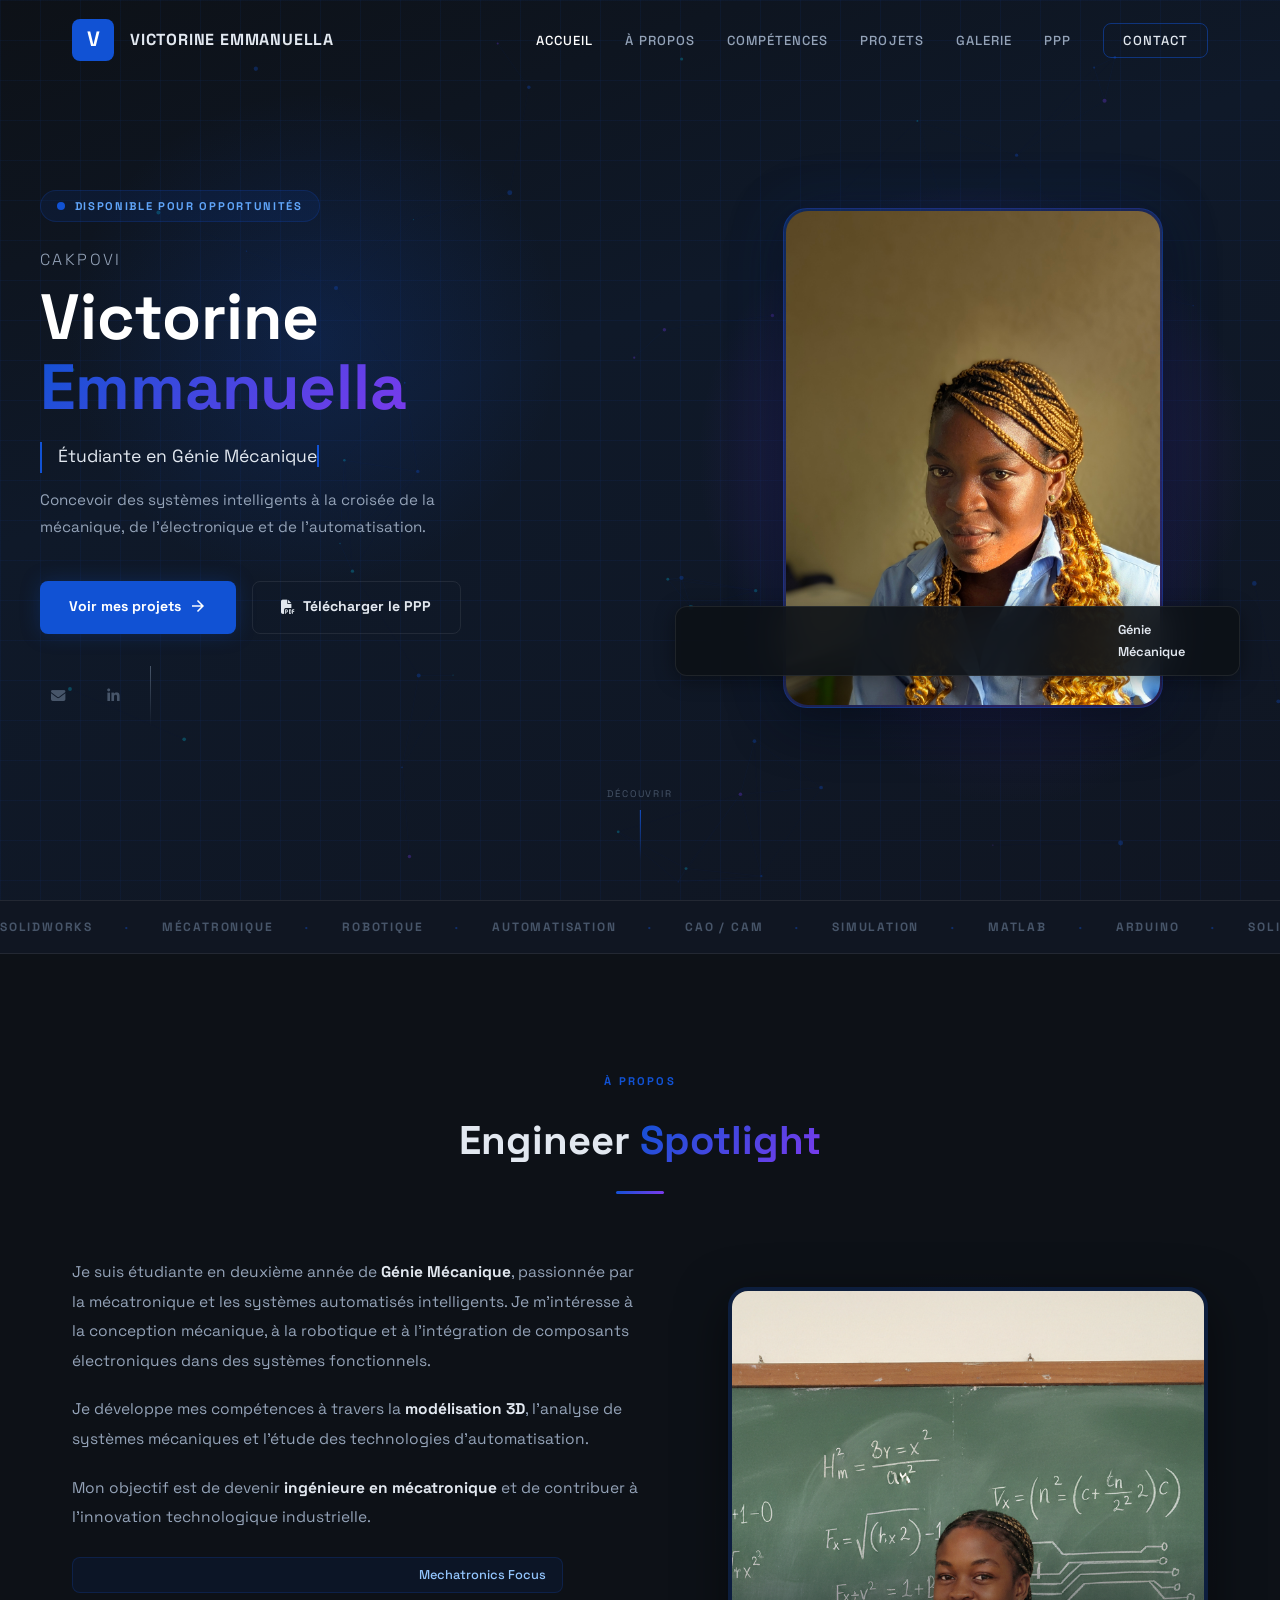
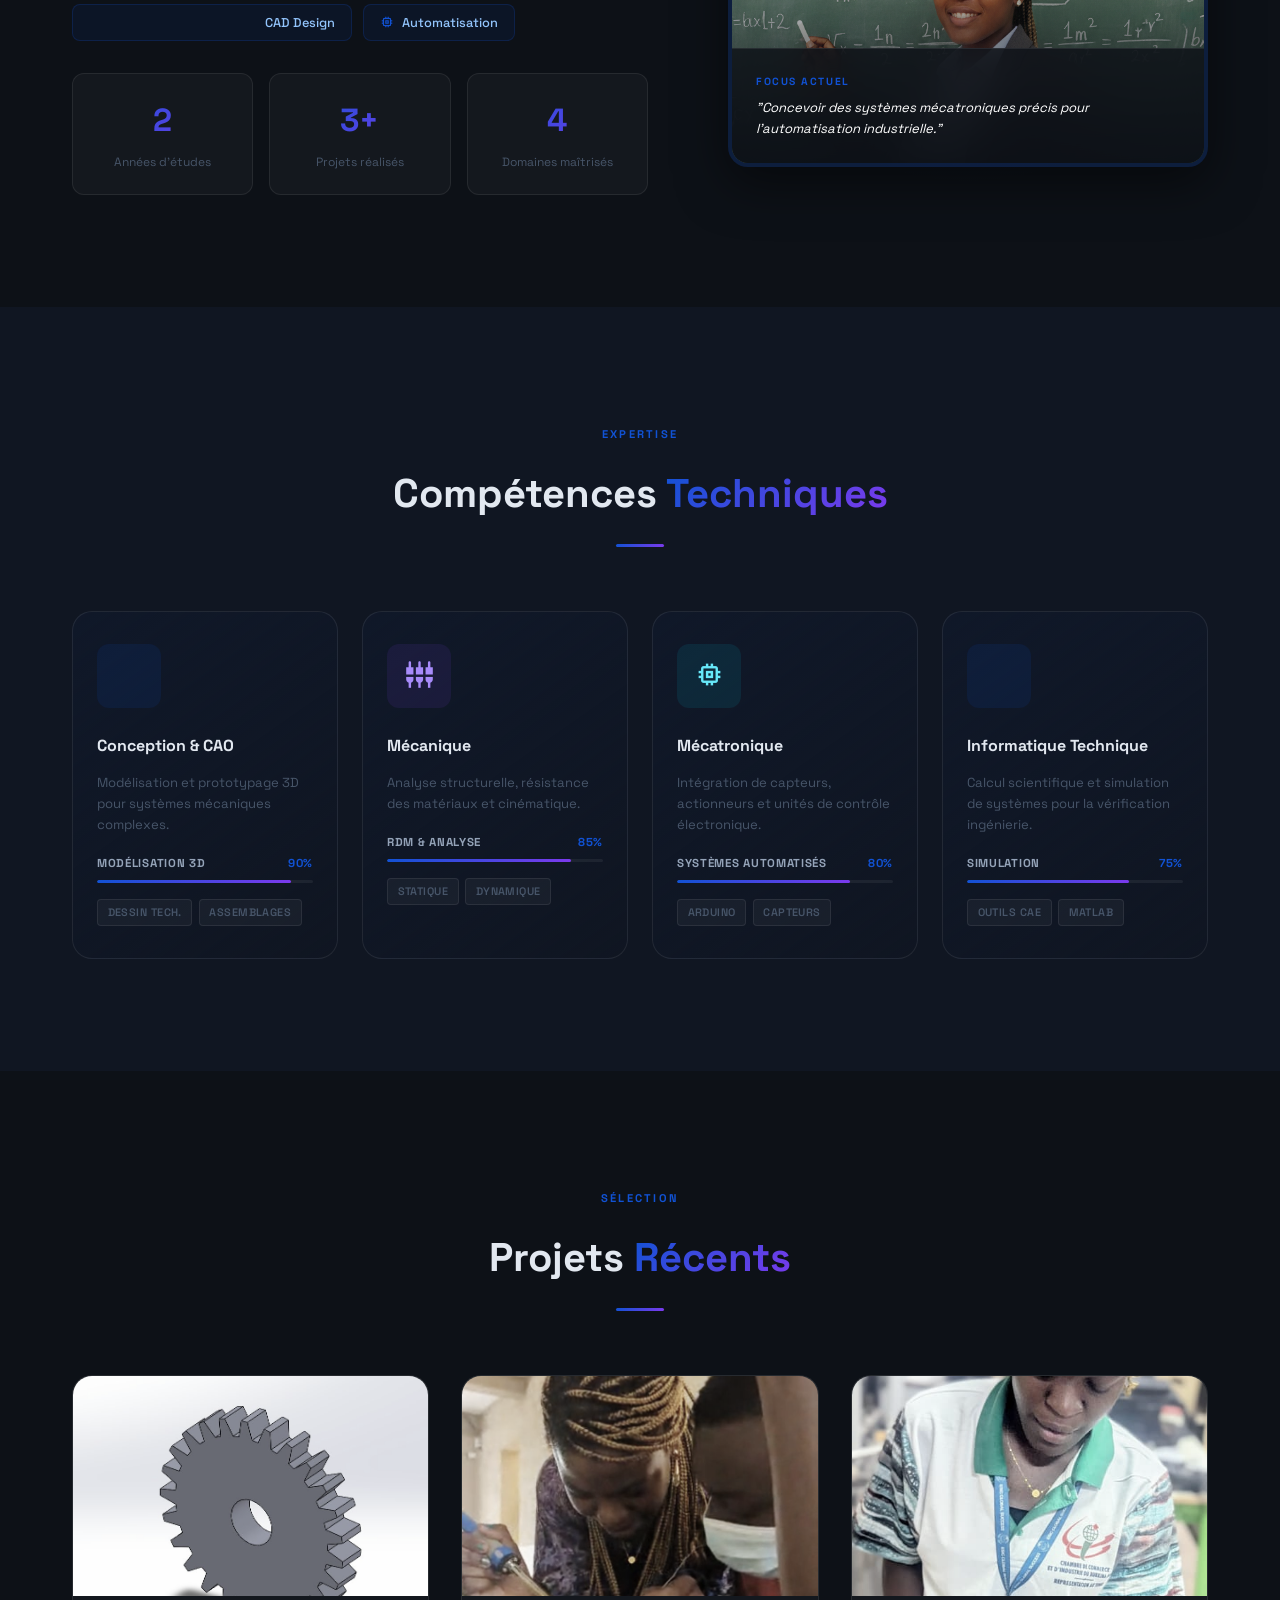
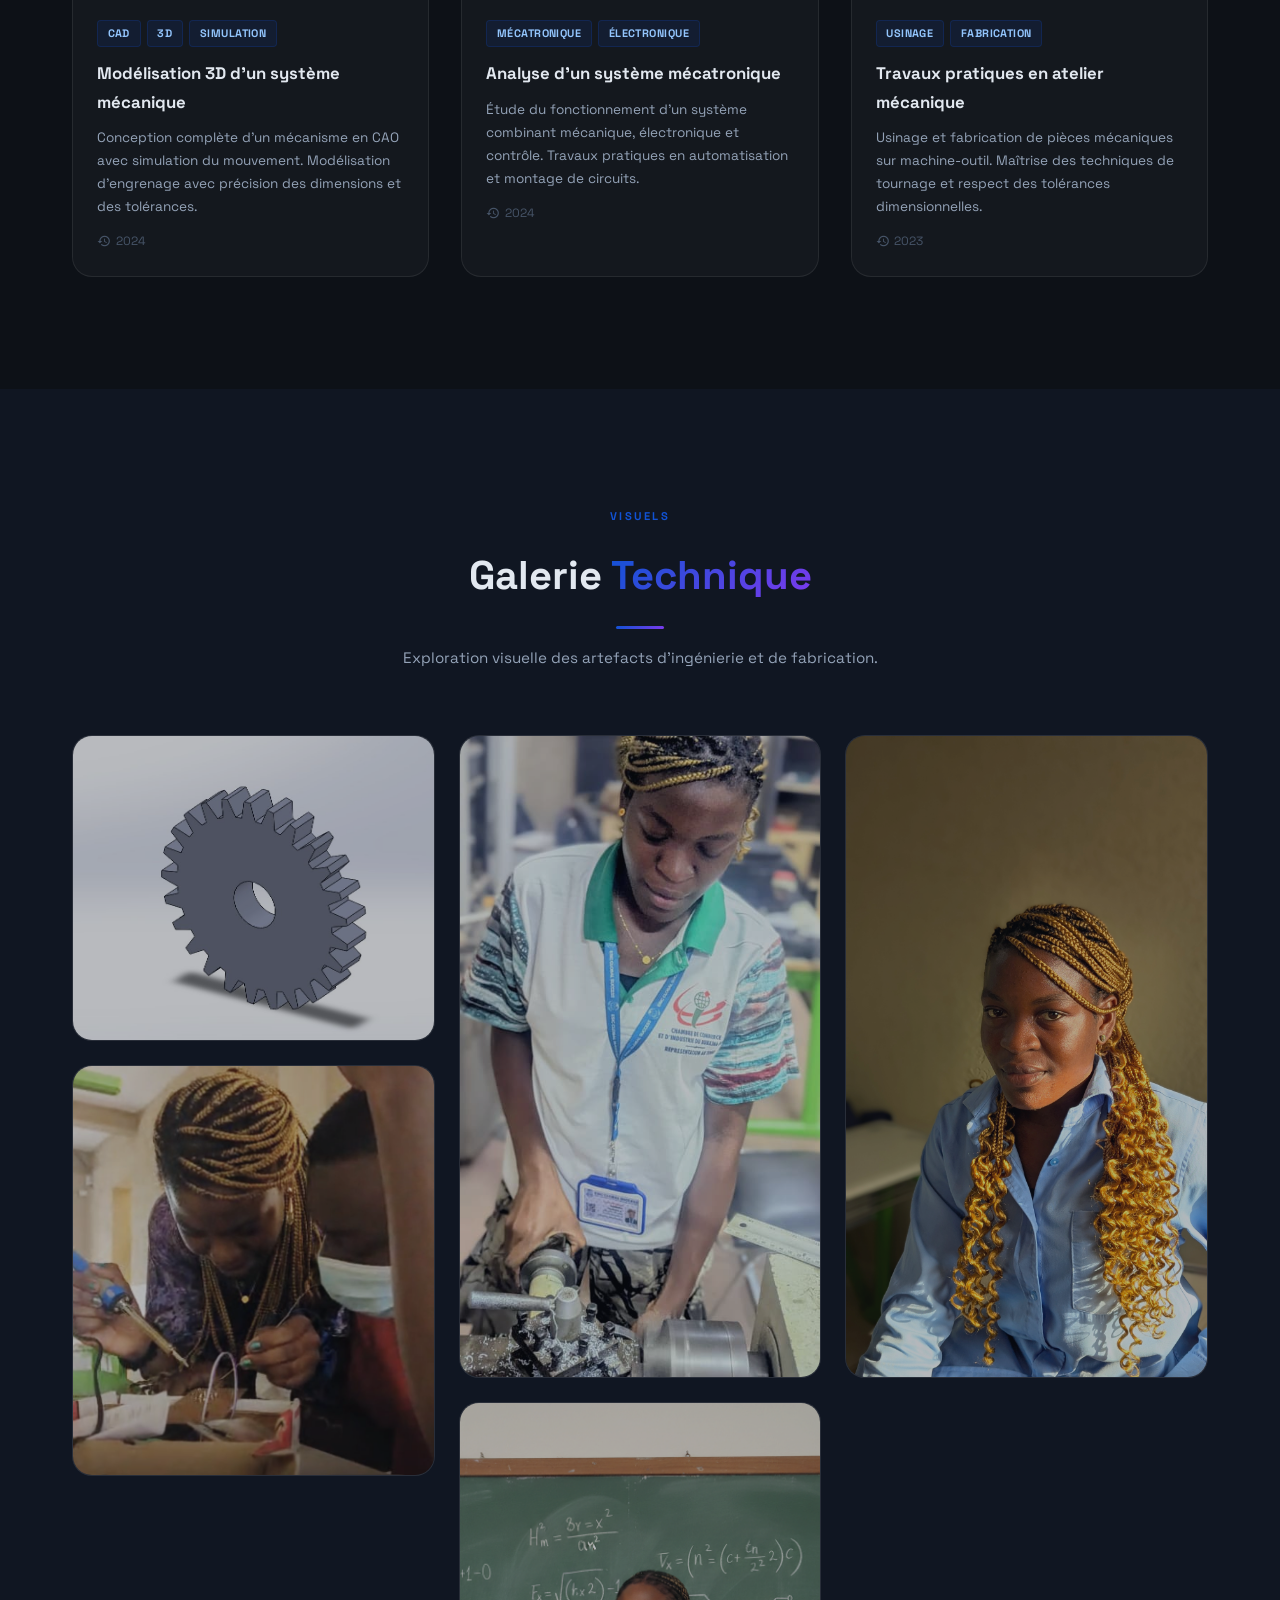
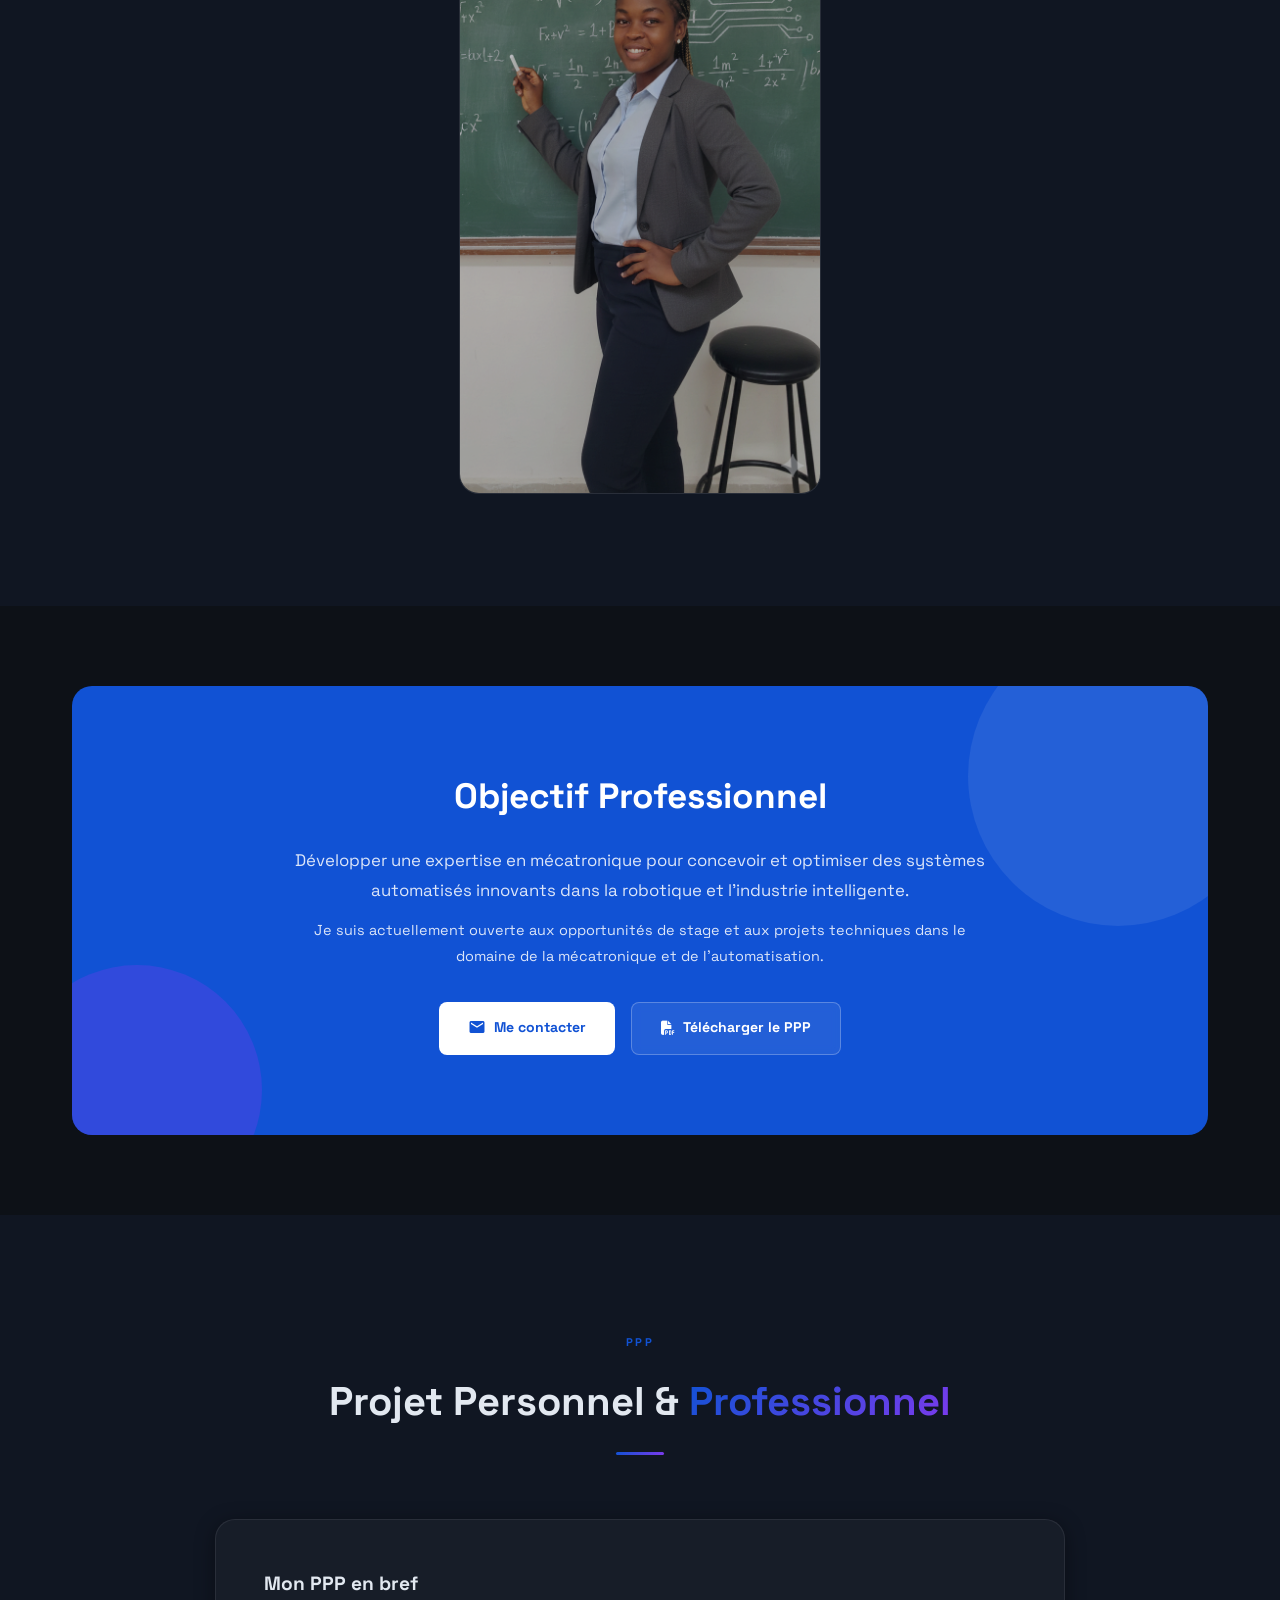
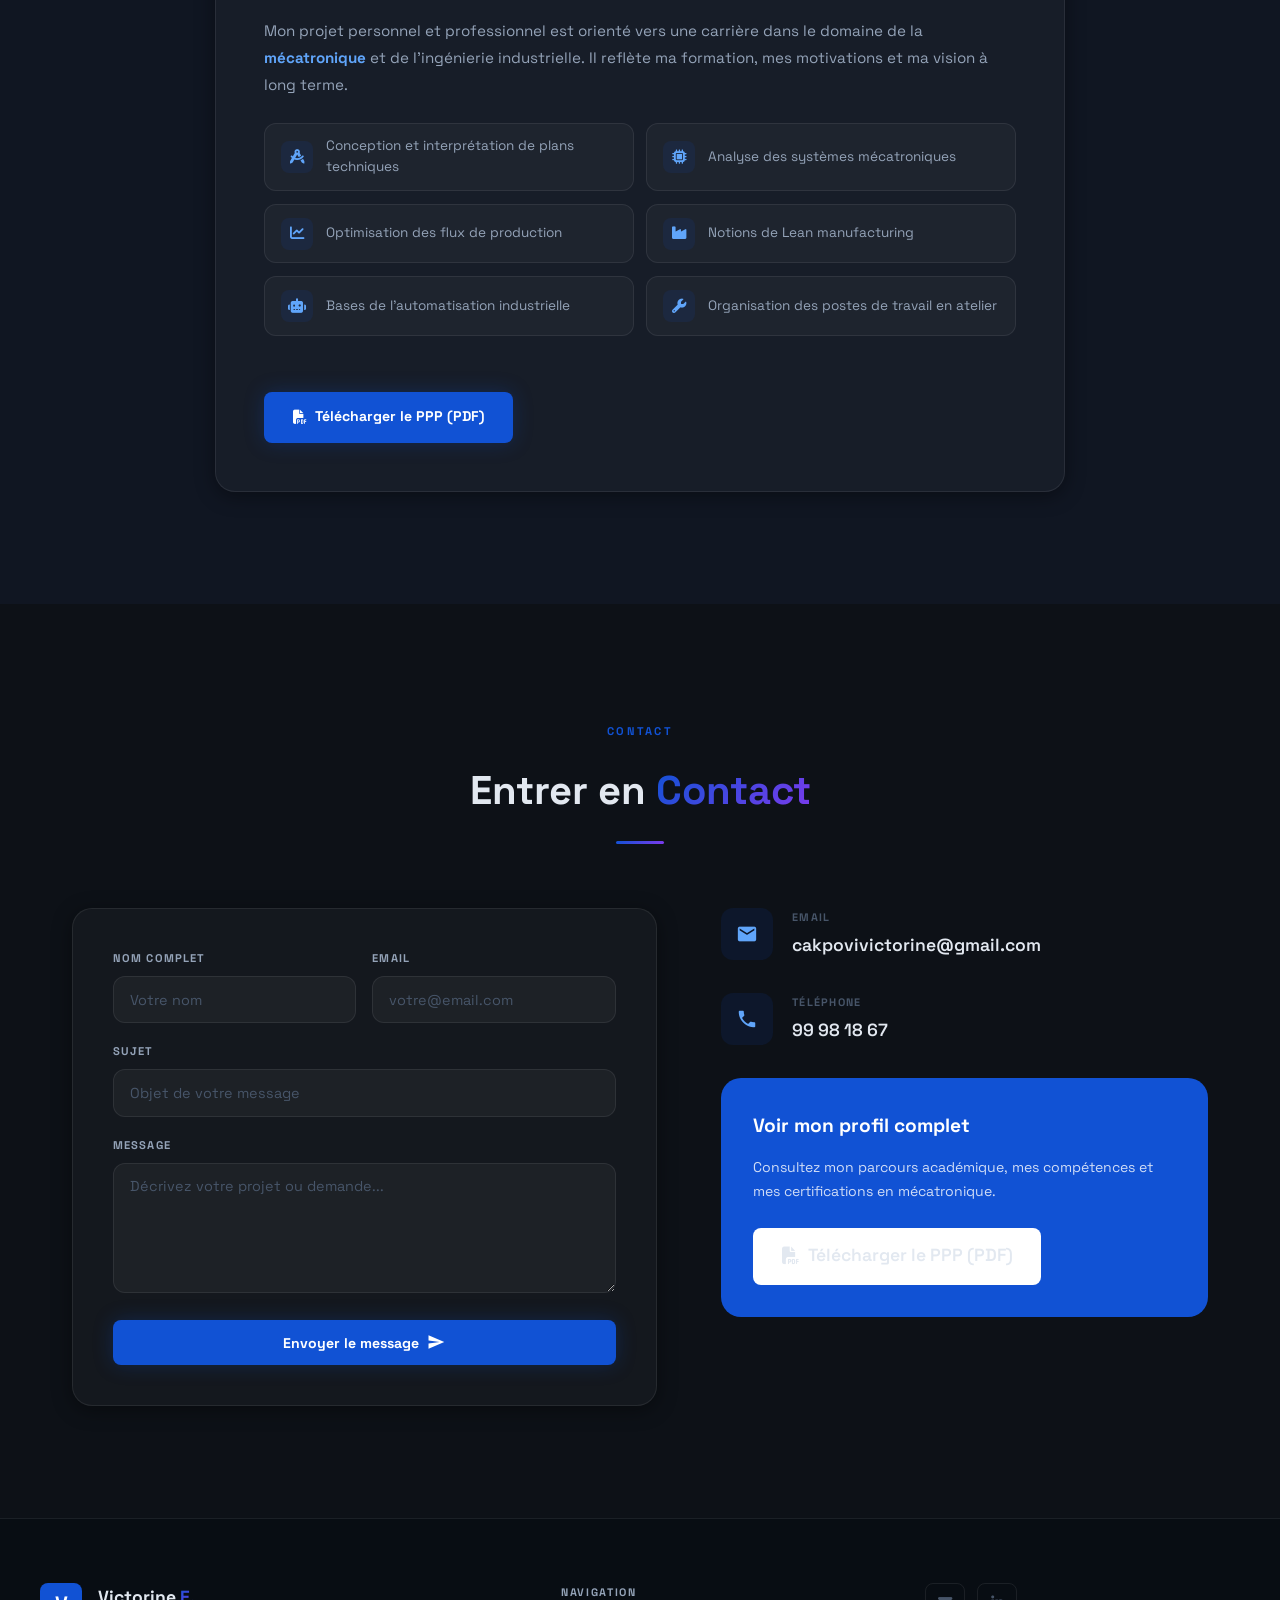
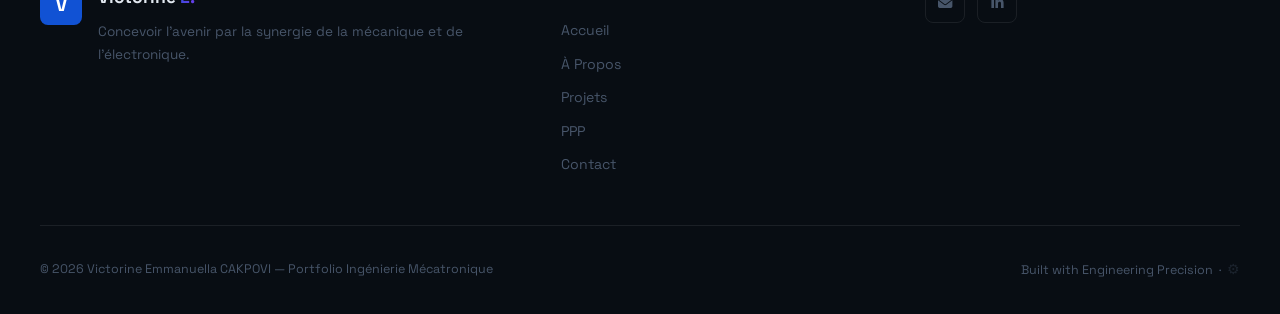
==== commit 31ba483d: "Update" ====
--- a/index.html
+++ b/index.html
@@ -1,14 +1,15 @@
 <!DOCTYPE html>
-<html lang="fr">
+<html lang="fr" class="dark">
 <head>
     <meta charset="UTF-8">
     <meta name="viewport" content="width=device-width, initial-scale=1.0">
     <title>CAKPOVI Victorine Emmanuella | Portfolio Mécatronique</title>
-    <meta name="description" content="Portfolio de CAKPOVI Victorine Emmanuella - Étudiante en Génie Mécanique, passionnée de Mécatronique">
+    <meta name="description" content="Portfolio de CAKPOVI Victorine Emmanuella — Étudiante en Génie Mécanique, passionnée de Mécatronique">
     <link rel="icon" type="image/svg+xml" href="favicon.svg">
     <link rel="preconnect" href="https://fonts.googleapis.com">
     <link rel="preconnect" href="https://fonts.gstatic.com" crossorigin>
-    <link href="https://fonts.googleapis.com/css2?family=Poppins:wght@300;400;500;600;700;800&display=swap" rel="stylesheet">
+    <link href="https://fonts.googleapis.com/css2?family=Space+Grotesk:wght@300;400;500;600;700&display=swap" rel="stylesheet">
+    <link href="https://fonts.googleapis.com/icon?family=Material+Icons" rel="stylesheet">
     <link rel="stylesheet" href="https://cdnjs.cloudflare.com/ajax/libs/font-awesome/6.5.1/css/all.min.css">
     <link rel="stylesheet" href="css/style.css">
 </head>
@@ -17,74 +18,130 @@
     <!-- ═══ NAVIGATION ═══ -->
     <nav id="navbar">
         <div class="nav-container">
-            <div class="logo">VE.CAKPOVI</div>
-            <button class="mobile-menu-btn" onclick="toggleMenu()" aria-label="Menu">&#9776;</button>
+            <div class="logo-mark">
+                <span class="logo-letter">V</span>
+            </div>
+            <span class="logo-text">Victorine Emmanuella</span>
+            <button class="mobile-menu-btn" onclick="toggleMenu()" aria-label="Menu">
+                <span class="material-icons">menu</span>
+            </button>
             <ul class="nav-links" id="navLinks">
                 <li><a href="#home">Accueil</a></li>
-                <li><a href="#about">A propos</a></li>
+                <li><a href="#about">À Propos</a></li>
                 <li><a href="#skills">Compétences</a></li>
                 <li><a href="#projects">Projets</a></li>
                 <li><a href="#gallery">Galerie</a></li>
-                <li><a href="#objective">Objectif</a></li>
                 <li><a href="#ppp">PPP</a></li>
-                <li><a href="#contact">Contact</a></li>
+                <li><a href="#contact" class="nav-cta">Contact</a></li>
             </ul>
         </div>
     </nav>
 
-    <!-- ═══ HERO BANNER ═══ -->
-    <section class="hero-banner" id="home">
+    <!-- ═══ HERO ═══ -->
+    <section class="hero" id="home">
         <canvas id="particles-canvas"></canvas>
-        <div class="hero-orb-1"></div>
-        <div class="hero-orb-2"></div>
-
-        <div class="banner-content">
-            <div class="banner-text">
-                <span class="banner-badge">Génie Mécanique & Mécatronique</span>
-                <h1>CAKPOVI<br>Victorine Emmanuella</h1>
-                <p class="banner-typed-wrapper">
-                    <span class="hero-typed" id="typed-text"></span>
+        <div class="hero-grid-pattern"></div>
+
+        <!-- Background glows -->
+        <div class="hero-glow-1"></div>
+        <div class="hero-glow-2"></div>
+
+        <div class="hero-inner">
+            <!-- Left : text -->
+            <div class="hero-text">
+                <div class="hero-badge">
+                    <span class="hero-badge-dot"></span>
+                    <span>Disponible pour opportunités</span>
+                </div>
+                <p class="hero-eyebrow">CAKPOVI</p>
+                <h1 class="hero-title">Victorine <span class="hero-title-accent">Emmanuella</span></h1>
+                <p class="hero-typed-line">
+                    <span id="typed-text"></span>
                 </p>
-                <p class="banner-tagline">Concevoir des systèmes intelligents en combinant mécanique, électronique et automatisation.</p>
-                <div class="banner-buttons">
-                    <a href="#projects" class="btn btn-primary">Voir mes projets</a>
-                    <a href="#contact" class="btn btn-outline">Me contacter</a>
-                </div>
-            </div>
-            <div class="banner-photo">
-                <div class="banner-photo-frame">
+                <p class="hero-sub">Concevoir des systèmes intelligents à la croisée de la mécanique, de l'électronique et de l'automatisation.</p>
+                <div class="hero-actions">
+                    <a href="#projects" class="btn btn-primary">
+                        Voir mes projets
+                        <span class="material-icons">arrow_forward</span>
+                    </a>
+                    <a href="PPP.pdf" download class="btn btn-ghost">
+                        <i class="fa-solid fa-file-pdf"></i>
+                        Télécharger le PPP
+                    </a>
+                </div>
+                <!-- Social sidebar -->
+                <div class="hero-socials">
+                    <a href="#contact" title="Email"><i class="fa-solid fa-envelope"></i></a>
+                    <a href="#" title="LinkedIn"><i class="fa-brands fa-linkedin-in"></i></a>
+                    <div class="socials-line"></div>
+                </div>
+            </div>
+
+            <!-- Right : portrait photo -->
+            <div class="hero-photo">
+                <div class="hero-photo-glow"></div>
+                <div class="hero-photo-frame">
                     <img src="portrait.jpg" alt="CAKPOVI Victorine Emmanuella">
                 </div>
-            </div>
-        </div>
-
+                <!-- Floating badge -->
+                <div class="hero-float-badge">
+                    <span class="material-icons">precision_manufacturing</span>
+                    <span>Génie Mécanique</span>
+                </div>
+            </div>
+        </div>
+
+        <!-- Scroll indicator -->
         <div class="scroll-indicator">
-            <span></span>
-            <span></span>
-        </div>
-    </section>
+            <span class="scroll-label">Découvrir</span>
+            <div class="scroll-line"></div>
+        </div>
+    </section>
+
+    <!-- ═══ TICKER ═══ -->
+    <div class="ticker-wrap">
+        <div class="ticker-track">
+            <span>SOLIDWORKS</span><span>·</span>
+            <span>MÉCATRONIQUE</span><span>·</span>
+            <span>ROBOTIQUE</span><span>·</span>
+            <span>AUTOMATISATION</span><span>·</span>
+            <span>CAO / CAM</span><span>·</span>
+            <span>SIMULATION</span><span>·</span>
+            <span>MATLAB</span><span>·</span>
+            <span>ARDUINO</span><span>·</span>
+            <span>SOLIDWORKS</span><span>·</span>
+            <span>MÉCATRONIQUE</span><span>·</span>
+            <span>ROBOTIQUE</span><span>·</span>
+            <span>AUTOMATISATION</span><span>·</span>
+            <span>CAO / CAM</span><span>·</span>
+            <span>SIMULATION</span><span>·</span>
+            <span>MATLAB</span><span>·</span>
+            <span>ARDUINO</span><span>·</span>
+        </div>
+    </div>
 
     <!-- ═══ ABOUT ═══ -->
     <section id="about">
         <div class="container">
             <div class="section-header reveal">
-                <h2>A propos</h2>
-                <p>Découvrez mon parcours et ma passion</p>
-            </div>
-
+                <span class="section-tag">À Propos</span>
+                <h2>Engineer <span class="accent">Spotlight</span></h2>
+                <div class="section-bar"></div>
+            </div>
             <div class="about-grid">
-                <div class="about-image-wrapper reveal">
-                    <img src="profile1.png" alt="Victorine Emmanuella en contexte académique">
-                </div>
                 <div class="about-text reveal">
                     <p>Je suis étudiante en deuxième année de <strong>Génie Mécanique</strong>, passionnée par la mécatronique et les systèmes automatisés intelligents. Je m'intéresse à la conception mécanique, à la robotique et à l'intégration de composants électroniques dans des systèmes fonctionnels.</p>
                     <p>Je développe mes compétences à travers la <strong>modélisation 3D</strong>, l'analyse de systèmes mécaniques et l'étude des technologies d'automatisation.</p>
                     <p>Mon objectif est de devenir <strong>ingénieure en mécatronique</strong> et de contribuer à l'innovation technologique industrielle.</p>
-
+                    <div class="about-tags">
+                        <span class="about-tag"><span class="material-icons">precision_manufacturing</span>Mechatronics Focus</span>
+                        <span class="about-tag"><span class="material-icons">architecture</span>CAD Design</span>
+                        <span class="about-tag"><span class="material-icons">memory</span>Automatisation</span>
+                    </div>
                     <div class="about-stats">
                         <div class="stat-item">
                             <span class="stat-number">2</span>
-                            <span class="stat-label">Année d'études</span>
+                            <span class="stat-label">Années d'études</span>
                         </div>
                         <div class="stat-item">
                             <span class="stat-number">3+</span>
@@ -96,53 +153,93 @@
                         </div>
                     </div>
                 </div>
+                <div class="about-visual reveal">
+                    <div class="about-img-glow"></div>
+                    <div class="about-img-frame">
+                        <img src="profile1.png" alt="Victorine Emmanuella — contexte académique">
+                        <div class="about-img-overlay">
+                            <div class="about-img-caption">
+                                <span class="caption-tag">Focus Actuel</span>
+                                <p>"Concevoir des systèmes mécatroniques précis pour l'automatisation industrielle."</p>
+                            </div>
+                        </div>
+                    </div>
+                </div>
             </div>
         </div>
     </section>
 
     <!-- ═══ SKILLS ═══ -->
-    <section id="skills">
+    <section id="skills" class="section-alt">
         <div class="container">
             <div class="section-header reveal">
-                <h2>Compétences Techniques</h2>
-                <p>Les domaines dans lesquels je me spécialise</p>
-            </div>
-
-            <div class="skills-hex-grid">
-                <div class="skill-hex reveal">
-                    <div class="skill-hex-icon"><i class="fa-solid fa-compass-drafting"></i></div>
+                <span class="section-tag">Expertise</span>
+                <h2>Compétences <span class="accent">Techniques</span></h2>
+                <div class="section-bar"></div>
+            </div>
+            <div class="skills-grid">
+                <div class="skill-card reveal">
+                    <div class="skill-icon skill-icon--blue">
+                        <span class="material-icons">view_in_ar</span>
+                    </div>
                     <h3>Conception & CAO</h3>
-                    <ul>
-                        <li>Modélisation 3D</li>
-                        <li>Assemblages mécaniques</li>
-                        <li>Dessin technique</li>
-                    </ul>
-                </div>
-                <div class="skill-hex reveal">
-                    <div class="skill-hex-icon"><i class="fa-solid fa-gears"></i></div>
+                    <p class="skill-desc">Modélisation et prototypage 3D pour systèmes mécaniques complexes.</p>
+                    <div class="skill-bar-wrap">
+                        <div class="skill-bar-label"><span>Modélisation 3D</span><span class="skill-pct">90%</span></div>
+                        <div class="skill-bar"><div class="skill-bar-fill" style="width:90%"></div></div>
+                    </div>
+                    <div class="skill-tags">
+                        <span>Dessin tech.</span>
+                        <span>Assemblages</span>
+                    </div>
+                </div>
+
+                <div class="skill-card reveal">
+                    <div class="skill-icon skill-icon--purple">
+                        <span class="material-icons">settings_input_component</span>
+                    </div>
                     <h3>Mécanique</h3>
-                    <ul>
-                        <li>Résistance des matériaux</li>
-                        <li>Cinématique</li>
-                        <li>Transmission de mouvement</li>
-                    </ul>
-                </div>
-                <div class="skill-hex reveal">
-                    <div class="skill-hex-icon"><i class="fa-solid fa-microchip"></i></div>
+                    <p class="skill-desc">Analyse structurelle, résistance des matériaux et cinématique.</p>
+                    <div class="skill-bar-wrap">
+                        <div class="skill-bar-label"><span>RDM & Analyse</span><span class="skill-pct">85%</span></div>
+                        <div class="skill-bar"><div class="skill-bar-fill" style="width:85%"></div></div>
+                    </div>
+                    <div class="skill-tags">
+                        <span>Statique</span>
+                        <span>Dynamique</span>
+                    </div>
+                </div>
+
+                <div class="skill-card reveal">
+                    <div class="skill-icon skill-icon--cyan">
+                        <span class="material-icons">memory</span>
+                    </div>
                     <h3>Mécatronique</h3>
-                    <ul>
-                        <li>Capteurs et actionneurs</li>
-                        <li>Systèmes automatisés</li>
-                        <li>Intégration électromécanique</li>
-                    </ul>
-                </div>
-                <div class="skill-hex reveal">
-                    <div class="skill-hex-icon"><i class="fa-solid fa-laptop-code"></i></div>
+                    <p class="skill-desc">Intégration de capteurs, actionneurs et unités de contrôle électronique.</p>
+                    <div class="skill-bar-wrap">
+                        <div class="skill-bar-label"><span>Systèmes automatisés</span><span class="skill-pct">80%</span></div>
+                        <div class="skill-bar"><div class="skill-bar-fill" style="width:80%"></div></div>
+                    </div>
+                    <div class="skill-tags">
+                        <span>Arduino</span>
+                        <span>Capteurs</span>
+                    </div>
+                </div>
+
+                <div class="skill-card reveal">
+                    <div class="skill-icon skill-icon--blue">
+                        <span class="material-icons">terminal</span>
+                    </div>
                     <h3>Informatique Technique</h3>
-                    <ul>
-                        <li>Simulation</li>
-                        <li>Outils d'ingénierie</li>
-                    </ul>
+                    <p class="skill-desc">Calcul scientifique et simulation de systèmes pour la vérification ingénierie.</p>
+                    <div class="skill-bar-wrap">
+                        <div class="skill-bar-label"><span>Simulation</span><span class="skill-pct">75%</span></div>
+                        <div class="skill-bar"><div class="skill-bar-fill" style="width:75%"></div></div>
+                    </div>
+                    <div class="skill-tags">
+                        <span>Outils CAE</span>
+                        <span>MATLAB</span>
+                    </div>
                 </div>
             </div>
         </div>
@@ -152,58 +249,69 @@
     <section id="projects">
         <div class="container">
             <div class="section-header reveal">
-                <h2>Projets</h2>
-                <p>Mes réalisations académiques et techniques</p>
-            </div>
-
+                <span class="section-tag">Sélection</span>
+                <h2>Projets <span class="accent">Récents</span></h2>
+                <div class="section-bar"></div>
+            </div>
             <div class="projects-grid">
-                <div class="project-3d reveal-3d">
-                    <div class="project-3d-inner">
-                        <div class="project-3d-img">
-                            <img src="gear3d.png" alt="Modélisation 3D d'engrenage">
-                        </div>
-                        <div class="project-3d-body">
-                            <h3>Modélisation 3D d'un système mécanique</h3>
-                            <p>Conception complète d'un mécanisme en CAO avec simulation du mouvement. Modélisation d'engrenage avec précision des dimensions et des tolérances.</p>
-                            <div class="project-tags">
-                                <span class="project-tag">CAO</span>
-                                <span class="project-tag">3D</span>
-                                <span class="project-tag">Simulation</span>
-                            </div>
-                        </div>
-                    </div>
-                </div>
-
-                <div class="project-3d reveal-3d">
-                    <div class="project-3d-inner">
-                        <div class="project-3d-img">
-                            <img src="project1.jpeg" alt="Système mécatronique">
-                        </div>
-                        <div class="project-3d-body">
-                            <h3>Analyse d'un système mécatronique</h3>
-                            <p>Étude du fonctionnement d'un système combinant mécanique, électronique et contrôle. Travaux pratiques en automatisation et montage de circuits.</p>
-                            <div class="project-tags">
-                                <span class="project-tag">Mécatronique</span>
-                                <span class="project-tag">Électronique</span>
-                                <span class="project-tag">Automatisation</span>
-                            </div>
-                        </div>
-                    </div>
-                </div>
-
-                <div class="project-3d reveal-3d">
-                    <div class="project-3d-inner">
-                        <div class="project-3d-img">
-                            <img src="projet2.jpeg" alt="Travaux pratiques atelier">
-                        </div>
-                        <div class="project-3d-body">
-                            <h3>Travaux pratiques en atelier mécanique</h3>
-                            <p>Usinage et fabrication de pièces mécaniques sur machine-outil. Maîtrise des techniques de tournage et respect des tolérances dimensionnelles.</p>
-                            <div class="project-tags">
-                                <span class="project-tag">Usinage</span>
-                                <span class="project-tag">Tournage</span>
-                                <span class="project-tag">Fabrication</span>
-                            </div>
+
+                <div class="project-card reveal-3d">
+                    <div class="project-img">
+                        <img src="gear3d.png" alt="Modélisation 3D d'engrenage">
+                        <div class="project-overlay">
+                            <span class="material-icons">arrow_outward</span>
+                        </div>
+                    </div>
+                    <div class="project-body">
+                        <div class="project-tags">
+                            <span>CAD</span>
+                            <span>3D</span>
+                            <span>Simulation</span>
+                        </div>
+                        <h3>Modélisation 3D d'un système mécanique</h3>
+                        <p>Conception complète d'un mécanisme en CAO avec simulation du mouvement. Modélisation d'engrenage avec précision des dimensions et des tolérances.</p>
+                        <div class="project-meta">
+                            <span class="material-icons">history</span> 2024
+                        </div>
+                    </div>
+                </div>
+
+                <div class="project-card reveal-3d">
+                    <div class="project-img">
+                        <img src="project1.jpeg" alt="Système mécatronique">
+                        <div class="project-overlay">
+                            <span class="material-icons">arrow_outward</span>
+                        </div>
+                    </div>
+                    <div class="project-body">
+                        <div class="project-tags">
+                            <span>Mécatronique</span>
+                            <span>Électronique</span>
+                        </div>
+                        <h3>Analyse d'un système mécatronique</h3>
+                        <p>Étude du fonctionnement d'un système combinant mécanique, électronique et contrôle. Travaux pratiques en automatisation et montage de circuits.</p>
+                        <div class="project-meta">
+                            <span class="material-icons">history</span> 2024
+                        </div>
+                    </div>
+                </div>
+
+                <div class="project-card reveal-3d">
+                    <div class="project-img">
+                        <img src="projet2.jpeg" alt="Travaux pratiques atelier">
+                        <div class="project-overlay">
+                            <span class="material-icons">arrow_outward</span>
+                        </div>
+                    </div>
+                    <div class="project-body">
+                        <div class="project-tags">
+                            <span>Usinage</span>
+                            <span>Fabrication</span>
+                        </div>
+                        <h3>Travaux pratiques en atelier mécanique</h3>
+                        <p>Usinage et fabrication de pièces mécaniques sur machine-outil. Maîtrise des techniques de tournage et respect des tolérances dimensionnelles.</p>
+                        <div class="project-meta">
+                            <span class="material-icons">history</span> 2023
                         </div>
                     </div>
                 </div>
@@ -212,55 +320,34 @@
     </section>
 
     <!-- ═══ GALLERY ═══ -->
-    <section id="gallery">
+    <section id="gallery" class="section-alt">
         <div class="container">
             <div class="section-header reveal">
-                <h2>Galerie Technique</h2>
-                <p>Univers de la mécatronique et de la robotique</p>
-            </div>
-
-            <div class="gallery-grid">
-                <div class="gallery-card reveal">
-                    <div class="gallery-bg" style="background-image:url('gear3d.png')"></div>
-                    <div class="gallery-info">
-                        <h4>Engrenages & CAO</h4>
-                        <p>Modélisation 3D et simulation</p>
-                    </div>
-                </div>
-                <div class="gallery-card reveal">
-                    <div class="gallery-bg" style="background-image:url('project1.jpeg')"></div>
-                    <div class="gallery-info">
-                        <h4>Mécatronique</h4>
-                        <p>Circuits et systèmes automatisés</p>
-                    </div>
-                </div>
-                <div class="gallery-card reveal">
-                    <div class="gallery-bg" style="background-image:url('projet2.jpeg')"></div>
-                    <div class="gallery-info">
-                        <h4>Atelier Mécanique</h4>
-                        <p>Usinage et fabrication</p>
-                    </div>
-                </div>
-                <div class="gallery-card reveal">
-                    <div class="gallery-bg" style="background-image:url('profile1.png')"></div>
-                    <div class="gallery-info">
-                        <h4>Formation Académique</h4>
-                        <p>Cours et travaux dirigés</p>
-                    </div>
-                </div>
-                <div class="gallery-card reveal">
-                    <div class="gallery-bg" style="background-image:url('portrait.jpg')"></div>
-                    <div class="gallery-info">
-                        <h4>Passion & Motivation</h4>
-                        <p>Curiosité et innovation</p>
-                    </div>
-                </div>
-                <div class="gallery-card reveal">
-                    <div class="gallery-bg" style="background-image:url('ppp.png')"></div>
-                    <div class="gallery-info">
-                        <h4>Projet Professionnel</h4>
-                        <p>Vision et plan de carrière</p>
-                    </div>
+                <span class="section-tag">Visuels</span>
+                <h2>Galerie <span class="accent">Technique</span></h2>
+                <div class="section-bar"></div>
+                <p>Exploration visuelle des artefacts d'ingénierie et de fabrication.</p>
+            </div>
+            <div class="masonry-grid">
+                <div class="masonry-item reveal">
+                    <img src="gear3d.png" alt="Engrenage 3D">
+                    <div class="masonry-overlay">Engrenages & CAO</div>
+                </div>
+                <div class="masonry-item reveal">
+                    <img src="project1.jpeg" alt="Système mécatronique">
+                    <div class="masonry-overlay">Circuits & Systèmes automatisés</div>
+                </div>
+                <div class="masonry-item reveal">
+                    <img src="projet2.jpeg" alt="Atelier mécanique">
+                    <div class="masonry-overlay">Usinage & Fabrication</div>
+                </div>
+                <div class="masonry-item reveal">
+                    <img src="profile1.png" alt="Formation académique">
+                    <div class="masonry-overlay">Formation Académique</div>
+                </div>
+                <div class="masonry-item reveal">
+                    <img src="portrait.jpg" alt="Victorine Emmanuella">
+                    <div class="masonry-overlay">Passion & Innovation</div>
                 </div>
             </div>
         </div>
@@ -269,23 +356,36 @@
     <!-- ═══ OBJECTIVE ═══ -->
     <section id="objective">
         <div class="container">
+            <div class="objective-cta reveal">
+                <div class="objective-deco-1"></div>
+                <div class="objective-deco-2"></div>
+                <div class="objective-inner">
+                    <h3>Objectif Professionnel</h3>
+                    <p>Développer une expertise en mécatronique pour concevoir et optimiser des systèmes automatisés innovants dans la robotique et l'industrie intelligente.</p>
+                    <p class="objective-sub">Je suis actuellement ouverte aux opportunités de stage et aux projets techniques dans le domaine de la mécatronique et de l'automatisation.</p>
+                    <div class="objective-actions">
+                        <a href="mailto:cakpovivictorine@gmail.com" class="btn btn-white">
+                            <span class="material-icons">mail</span>
+                            Me contacter
+                        </a>
+                        <a href="PPP.pdf" download class="btn btn-outline-white">
+                            <i class="fa-solid fa-file-pdf"></i>
+                            Télécharger le PPP
+                        </a>
+                    </div>
+                </div>
+            </div>
+        </div>
+    </section>
+
+    <!-- ═══ PPP ═══ -->
+    <section id="ppp" class="section-alt">
+        <div class="container">
             <div class="section-header reveal">
-                <h2>Objectif Professionnel</h2>
-            </div>
-            <div class="objective-box reveal">
-                <p>Développer une expertise en mécatronique pour concevoir et optimiser des systèmes automatisés innovants dans la robotique et l'industrie intelligente.</p>
-            </div>
-        </div>
-    </section>
-
-    <!-- ═══ PPP ═══ -->
-    <section id="ppp">
-        <div class="container">
-            <div class="section-header reveal">
-                <h2>Projet Personnel & Professionnel</h2>
-                <p>Ma vision et mon plan de carrière en mécatronique</p>
-            </div>
-
+                <span class="section-tag">PPP</span>
+                <h2>Projet Personnel & <span class="accent">Professionnel</span></h2>
+                <div class="section-bar"></div>
+            </div>
             <div class="ppp-content reveal">
                 <div class="ppp-text">
                     <h3>Mon PPP en bref</h3>
@@ -316,7 +416,84 @@
                             <span>Organisation des postes de travail en atelier</span>
                         </div>
                     </div>
-                    <a href="PPP.pdf" download class="ppp-download"><i class="fa-solid fa-file-pdf"></i> Télécharger le PPP (PDF)</a>
+                    <a href="PPP.pdf" download class="btn btn-primary" style="margin-top:2rem;display:inline-flex;">
+                        <i class="fa-solid fa-file-pdf"></i> Télécharger le PPP (PDF)
+                    </a>
+                </div>
+            </div>
+        </div>
+    </section>
+
+    <!-- ═══ CONTACT ═══ -->
+    <section id="contact">
+        <div class="container">
+            <div class="section-header reveal">
+                <span class="section-tag">Contact</span>
+                <h2>Entrer en <span class="accent">Contact</span></h2>
+                <div class="section-bar"></div>
+            </div>
+
+            <div class="contact-grid">
+                <div class="contact-form-card reveal">
+                    <form onsubmit="handleSubmit(event)">
+                        <div class="form-row">
+                            <div class="form-group">
+                                <label for="name">Nom complet</label>
+                                <input type="text" id="name" placeholder="Votre nom" required>
+                            </div>
+                            <div class="form-group">
+                                <label for="email">Email</label>
+                                <input type="email" id="email" placeholder="votre@email.com" required>
+                            </div>
+                        </div>
+                        <div class="form-group">
+                            <label for="subject">Sujet</label>
+                            <input type="text" id="subject" placeholder="Objet de votre message">
+                        </div>
+                        <div class="form-group">
+                            <label for="message">Message</label>
+                            <textarea id="message" rows="5" placeholder="Décrivez votre projet ou demande..." required></textarea>
+                        </div>
+                        <button type="submit" class="btn btn-primary" style="width:100%;justify-content:center;">
+                            Envoyer le message
+                            <span class="material-icons">send</span>
+                        </button>
+                    </form>
+                </div>
+
+                <div class="contact-info reveal">
+                    <div class="contact-info-item">
+                        <div class="contact-info-icon">
+                            <span class="material-icons">mail</span>
+                        </div>
+                        <div>
+                            <span class="contact-info-label">Email</span>
+                            <a href="mailto:cakpovivictorine@gmail.com">cakpovivictorine@gmail.com</a>
+                        </div>
+                    </div>
+                    <div class="contact-info-item">
+                        <div class="contact-info-icon">
+                            <span class="material-icons">call</span>
+                        </div>
+                        <div>
+                            <span class="contact-info-label">Téléphone</span>
+                            <a href="tel:+22999981867">99 98 18 67</a>
+                        </div>
+                    </div>
+
+                    <div class="contact-ppp-card">
+                        <div class="contact-ppp-deco">
+                            <span class="material-icons">engineering</span>
+                        </div>
+                        <div class="contact-ppp-body">
+                            <h4>Voir mon profil complet</h4>
+                            <p>Consultez mon parcours académique, mes compétences et mes certifications en mécatronique.</p>
+                            <a href="PPP.pdf" download class="btn btn-white" style="margin-top:1.5rem;">
+                                <i class="fa-solid fa-file-pdf"></i>
+                                Télécharger le PPP (PDF)
+                            </a>
+                        </div>
+                    </div>
                 </div>
             </div>
         </div>
@@ -328,71 +505,35 @@
         <img id="lightbox-img" src="" alt="PPP">
     </div>
 
-    <!-- ═══ CONTACT ═══ -->
-    <section id="contact">
-        <div class="container">
-            <div class="section-header reveal">
-                <h2>Contact</h2>
-                <p>N'hésitez pas à me contacter</p>
-            </div>
-
-            <div class="contact-grid">
-                <div class="contact-cards reveal">
-                    <div class="contact-card">
-                        <div class="contact-card-icon"><i class="fa-solid fa-user"></i></div>
-                        <div>
-                            <h4>Nom</h4>
-                            <p>CAKPOVI Victorine Emmanuella</p>
-                        </div>
-                    </div>
-                    <div class="contact-card">
-                        <div class="contact-card-icon"><i class="fa-solid fa-envelope"></i></div>
-                        <div>
-                            <h4>Email</h4>
-                            <p><a href="mailto:cakpovivictorine@gmail.com">cakpovivictorine@gmail.com</a></p>
-                        </div>
-                    </div>
-                    <div class="contact-card">
-                        <div class="contact-card-icon"><i class="fa-solid fa-phone"></i></div>
-                        <div>
-                            <h4>Téléphone</h4>
-                            <p><a href="tel:+22999981867">99 98 18 67</a></p>
-                        </div>
-                    </div>
-                </div>
-
-                <form class="contact-form-wrapper reveal" onsubmit="handleSubmit(event)">
-                    <div class="form-group">
-                        <label for="name">Nom complet</label>
-                        <input type="text" id="name" name="name" placeholder="Votre nom" required>
-                    </div>
-                    <div class="form-group">
-                        <label for="email">Email</label>
-                        <input type="email" id="email" name="email" placeholder="votre@email.com" required>
-                    </div>
-                    <div class="form-group">
-                        <label for="message">Message</label>
-                        <textarea id="message" name="message" placeholder="Votre message..." required></textarea>
-                    </div>
-                    <button type="submit" class="submit-btn">ENVOYER</button>
-                </form>
-            </div>
-        </div>
-    </section>
-
     <!-- ═══ FOOTER ═══ -->
     <footer>
-        <div class="footer-logo">VE.CAKPOVI</div>
-        <div class="footer-links">
-            <a href="#home">Accueil</a>
-            <a href="#about">A propos</a>
-            <a href="#skills">Compétences</a>
-            <a href="#projects">Projets</a>
-            <a href="#ppp">PPP</a>
-            <a href="#contact">Contact</a>
-        </div>
-        <a href="PPP.pdf" download class="cv-btn"><i class="fa-solid fa-file-pdf"></i> Télécharger mon PPP</a>
-        <p style="margin-top:1.5rem;">&copy; 2026 CAKPOVI Victorine Emmanuella &mdash; Portfolio Ingénierie Mécatronique</p>
+        <div class="footer-inner">
+            <div class="footer-brand">
+                <div class="logo-mark"><span class="logo-letter">V</span></div>
+                <div>
+                    <span class="footer-name">Victorine <span class="accent">E.</span></span>
+                    <p>Concevoir l'avenir par la synergie de la mécanique et de l'électronique.</p>
+                </div>
+            </div>
+            <div class="footer-nav">
+                <span class="footer-nav-title">Navigation</span>
+                <a href="#home">Accueil</a>
+                <a href="#about">À Propos</a>
+                <a href="#projects">Projets</a>
+                <a href="#ppp">PPP</a>
+                <a href="#contact">Contact</a>
+            </div>
+            <div class="footer-right">
+                <div class="footer-socials">
+                    <a href="mailto:cakpovivictorine@gmail.com" title="Email"><i class="fa-solid fa-envelope"></i></a>
+                    <a href="#" title="LinkedIn"><i class="fa-brands fa-linkedin-in"></i></a>
+                </div>
+            </div>
+        </div>
+        <div class="footer-bottom">
+            <p>&copy; 2026 Victorine Emmanuella CAKPOVI — Portfolio Ingénierie Mécatronique</p>
+            <p>Built with Engineering Precision &nbsp;·&nbsp; <a href="admin.html" class="admin-link" title="Administration">&#9881;</a></p>
+        </div>
     </footer>
 
     <script src="js/main.js"></script>
--- a/css/style.css
+++ b/css/style.css
@@ -1,87 +1,144 @@
-/* ══════════════════════════════════════════
-   PORTFOLIO — ROSE & CYAN DOUX
+/* ══════════════════════════════════════════════════════
+   PORTFOLIO — DARK GRADIENT REFLECTIVE THEME
    CAKPOVI Victorine Emmanuella
-   ══════════════════════════════════════════ */
+   ══════════════════════════════════════════════════════ */
 
 *, *::before, *::after { margin: 0; padding: 0; box-sizing: border-box; }
 
 :root {
-    --bg-primary: #FFFBFD;
-    --bg-secondary: #FFF0F6;
-    --bg-card: #FFFFFF;
-    --pink: #E91E8C;
-    --pink-light: #F9A8D4;
-    --pink-soft: #FDF2F8;
-    --pink-dim: rgba(233, 30, 140, 0.07);
-    --cyan: #0891B2;
-    --cyan-light: #67E8F9;
-    --cyan-dim: rgba(6, 182, 212, 0.07);
-    --gradient: linear-gradient(135deg, var(--pink), var(--cyan));
-    --text-dark: #1F2937;
-    --text-body: #4B5563;
-    --text-light: #9CA3AF;
-    --border: rgba(233, 30, 140, 0.10);
-    --shadow-sm: 0 2px 12px rgba(233, 30, 140, .06);
-    --shadow-md: 0 8px 30px rgba(233, 30, 140, .08);
-    --shadow-lg: 0 15px 50px rgba(233, 30, 140, .10);
+    --bg:          #0D1117;
+    --bg-alt:      #101622;
+    --bg-card:     rgba(255,255,255,0.03);
+    --border:      rgba(255,255,255,0.08);
+    --border-hover:rgba(17,82,212,0.6);
+    --primary:     #1152d4;
+    --primary-glow:rgba(17,82,212,0.25);
+    --purple:      #7C3AED;
+    --cyan:        #06B6D4;
+    --gradient:    linear-gradient(135deg, var(--primary), var(--purple));
+    --gradient-h:  linear-gradient(135deg, var(--purple), var(--cyan));
+    --text:        #E2E8F0;
+    --text-dim:    #94A3B8;
+    --text-muted:  #475569;
+    --font:        'Space Grotesk', sans-serif;
+    --shadow:      0 4px 20px rgba(0,0,0,0.4);
+    --shadow-lg:   0 15px 50px rgba(0,0,0,0.5);
+    --glow:        0 0 40px rgba(17,82,212,0.15);
+    --radius:      0.5rem;
+    --radius-lg:   0.75rem;
+    --radius-xl:   1.25rem;
 }
 
 html { scroll-behavior: smooth; }
 
 body {
-    font-family: 'Poppins', sans-serif;
-    background: var(--bg-primary);
-    color: var(--text-dark);
+    font-family: var(--font);
+    background: var(--bg);
+    color: var(--text);
     line-height: 1.7;
     overflow-x: hidden;
 }
+
+/* ══════════ UTILITY ══════════ */
+.container { max-width: 1200px; margin: 0 auto; padding: 0 2rem; }
+.accent { background: var(--gradient); -webkit-background-clip: text; -webkit-text-fill-color: transparent; background-clip: text; }
+section { padding: 7rem 2rem; }
+.section-alt { background: var(--bg-alt); }
+
+/* Section header */
+.section-header { text-align: center; margin-bottom: 4rem; }
+.section-tag {
+    display: inline-block; font-size: .7rem; font-weight: 700;
+    letter-spacing: .2em; text-transform: uppercase;
+    color: var(--primary); margin-bottom: 1rem;
+}
+.section-header h2 { font-size: 2.5rem; font-weight: 700; margin-bottom: 1rem; }
+.section-bar { width: 48px; height: 3px; background: var(--gradient); border-radius: 2px; margin: 0 auto 1rem; }
+.section-header p { color: var(--text-dim); max-width: 600px; margin: 0 auto; font-size: .95rem; }
+
+/* ══════════ BUTTONS ══════════ */
+.btn {
+    display: inline-flex; align-items: center; gap: .5rem;
+    padding: .85rem 1.8rem; border-radius: var(--radius);
+    font-family: var(--font); font-weight: 700; font-size: .88rem;
+    text-decoration: none; transition: all .3s; cursor: pointer; border: none;
+}
+.btn .material-icons { font-size: 1.1rem; transition: transform .3s; }
+.btn:hover .material-icons { transform: translateX(3px); }
+
+.btn-primary {
+    background: var(--primary); color: #fff;
+    box-shadow: 0 0 20px rgba(17,82,212,.25);
+}
+.btn-primary:hover {
+    background: #1a63e8;
+    box-shadow: 0 0 30px rgba(17,82,212,.5);
+    transform: translateY(-2px);
+}
+.btn-ghost {
+    background: transparent; color: var(--text);
+    border: 1px solid var(--border);
+}
+.btn-ghost:hover {
+    border-color: var(--border-hover);
+    background: rgba(17,82,212,.08);
+    transform: translateY(-2px);
+}
+.btn-white { background: #fff; color: var(--primary); font-weight: 700; }
+.btn-white:hover { background: #f1f5f9; transform: translateY(-2px); box-shadow: var(--shadow); }
+.btn-outline-white {
+    background: rgba(255,255,255,.08); color: #fff;
+    border: 1px solid rgba(255,255,255,.25);
+    backdrop-filter: blur(4px);
+}
+.btn-outline-white:hover { background: rgba(255,255,255,.15); transform: translateY(-2px); }
 
 /* ══════════ NAVIGATION ══════════ */
 nav {
     position: fixed; top: 0; width: 100%; z-index: 1000;
-    padding: .8rem 0; transition: all .4s;
+    transition: all .4s;
 }
 nav.scrolled {
-    background: rgba(255,251,253,.92);
+    background: rgba(13,17,23,.85);
     backdrop-filter: blur(20px); -webkit-backdrop-filter: blur(20px);
-    box-shadow: 0 1px 20px rgba(233,30,140,.06);
-}
-nav .nav-container {
+    border-bottom: 1px solid var(--border);
+}
+.nav-container {
     max-width: 1200px; margin: 0 auto; padding: 0 2rem;
-    display: flex; justify-content: space-between; align-items: center;
-}
-.logo {
-    font-size: 1.3rem; font-weight: 700;
-    background: var(--gradient); -webkit-background-clip: text;
-    -webkit-text-fill-color: transparent; background-clip: text;
-    letter-spacing: 1px;
-}
-.nav-links { display: flex; gap: 1.8rem; list-style: none; }
+    height: 80px; display: flex; align-items: center; gap: 1rem;
+}
+.logo-mark {
+    width: 42px; height: 42px; background: var(--primary);
+    border-radius: var(--radius); display: flex; align-items: center;
+    justify-content: center; flex-shrink: 0;
+}
+.logo-letter { color: #fff; font-weight: 700; font-size: 1.3rem; font-family: var(--font); }
+.logo-text { font-weight: 700; font-size: 1rem; text-transform: uppercase; letter-spacing: .05em; flex: 1; }
+.nav-links { display: flex; align-items: center; gap: 2rem; list-style: none; }
 .nav-links a {
-    color: var(--text-body); text-decoration: none; font-size: .82rem;
-    font-weight: 500; letter-spacing: .3px; transition: color .3s; position: relative;
-}
-.nav-links a:hover, .nav-links a.active { color: var(--pink); }
-.nav-links a::after {
-    content: ''; position: absolute; bottom: -6px; left: 0;
-    width: 0; height: 2px; background: var(--gradient);
-    border-radius: 2px; transition: width .3s;
-}
-.nav-links a:hover::after { width: 100%; }
-
+    font-size: .82rem; font-weight: 500; letter-spacing: .03em;
+    text-decoration: none; color: var(--text-dim); transition: color .3s;
+    text-transform: uppercase; letter-spacing: .08em;
+}
+.nav-links a:hover, .nav-links a.active { color: #fff; }
+.nav-links a.nav-cta {
+    padding: .5rem 1.2rem; border: 1px solid rgba(17,82,212,.5);
+    border-radius: var(--radius); color: var(--text);
+    transition: all .3s;
+}
+.nav-links a.nav-cta:hover { background: rgba(17,82,212,.1); border-color: var(--primary); color: #fff; }
 .mobile-menu-btn {
-    display: none; background: none; border: 1.5px solid var(--pink-light);
-    color: var(--pink); font-size: 1.3rem; cursor: pointer;
-    padding: .4rem .7rem; border-radius: 8px; transition: background .3s;
-}
-.mobile-menu-btn:hover { background: var(--pink-dim); }
-
-/* ══════════ HERO BANNER ══════════ */
-.hero-banner {
-    min-height: 100vh; display: flex; align-items: center;
-    position: relative; overflow: hidden;
-    padding: 7rem 2rem 4rem;
-    background: linear-gradient(160deg, #FFFBFD 0%, #FFF0F6 30%, #F0FDFA 60%, #FFFBFD 100%);
+    display: none; background: none; border: none; cursor: pointer;
+    color: var(--text); margin-left: auto;
+}
+.mobile-menu-btn .material-icons { font-size: 1.5rem; }
+
+/* ══════════ HERO ══════════ */
+.hero {
+    min-height: 100vh; position: relative; overflow: hidden;
+    display: flex; align-items: center;
+    background: linear-gradient(160deg, #0D1117 0%, #0F1929 40%, #101622 100%);
+    padding: 5rem 2rem 4rem;
 }
 
 #particles-canvas {
@@ -89,520 +146,614 @@
     width: 100%; height: 100%; z-index: 0;
 }
 
-.hero-orb-1 {
-    position: absolute; width: 500px; height: 500px;
-    background: radial-gradient(circle, rgba(249,168,212,.15) 0%, transparent 70%);
-    border-radius: 50%; top: -150px; right: -100px;
-    animation: float 8s ease-in-out infinite; z-index: 0;
-}
-.hero-orb-2 {
-    position: absolute; width: 400px; height: 400px;
-    background: radial-gradient(circle, rgba(103,232,249,.10) 0%, transparent 70%);
-    border-radius: 50%; bottom: -100px; left: -100px;
-    animation: float 10s ease-in-out infinite reverse; z-index: 0;
-}
-@keyframes float {
-    0%,100% { transform: translate(0,0) scale(1); }
-    50% { transform: translate(20px,-20px) scale(1.05); }
-}
-
-.banner-content {
+.hero-grid-pattern {
+    position: absolute; inset: 0; z-index: 0;
+    background-image:
+        linear-gradient(to right, rgba(17,82,212,.07) 1px, transparent 1px),
+        linear-gradient(to bottom, rgba(17,82,212,.07) 1px, transparent 1px);
+    background-size: 40px 40px;
+}
+
+.hero-glow-1 {
+    position: absolute; top: 10%; left: 5%; z-index: 0;
+    width: 500px; height: 500px; border-radius: 50%;
+    background: radial-gradient(circle, rgba(17,82,212,.18) 0%, transparent 70%);
+    animation: pulse-glow 6s ease-in-out infinite;
+}
+.hero-glow-2 {
+    position: absolute; bottom: 10%; right: 5%; z-index: 0;
+    width: 400px; height: 400px; border-radius: 50%;
+    background: radial-gradient(circle, rgba(124,58,237,.12) 0%, transparent 70%);
+    animation: pulse-glow 8s ease-in-out infinite reverse;
+}
+@keyframes pulse-glow {
+    0%,100% { transform: scale(1); opacity: .8; }
+    50% { transform: scale(1.15); opacity: 1; }
+}
+
+.hero-inner {
     position: relative; z-index: 1;
     max-width: 1200px; margin: 0 auto; width: 100%;
     display: grid; grid-template-columns: 1.1fr 1fr;
-    gap: 4rem; align-items: center;
-}
-
-.banner-text { text-align: left; }
-
-.banner-badge {
-    display: inline-block; padding: .4rem 1.2rem;
-    background: var(--pink-dim); border: 1px solid var(--pink-light);
-    border-radius: 50px; font-size: .75rem; font-weight: 600;
-    color: var(--pink); letter-spacing: .5px; margin-bottom: 1.5rem;
-}
-
-.banner-text h1 {
-    font-size: 3.5rem; font-weight: 800; line-height: 1.15;
-    color: var(--text-dark); margin-bottom: 1rem;
-}
-
-.banner-typed-wrapper {
-    min-height: 1.8em; margin-bottom: .8rem;
-}
-.hero-typed {
-    display: inline-block; font-size: 1.1rem;
+    gap: 5rem; align-items: center;
+}
+
+/* Hero text */
+.hero-text { }
+
+.hero-badge {
+    display: inline-flex; align-items: center; gap: .6rem;
+    padding: .35rem 1rem; border-radius: 9999px;
+    background: rgba(17,82,212,.1); border: 1px solid rgba(17,82,212,.2);
+    font-size: .7rem; font-weight: 700; letter-spacing: .15em; text-transform: uppercase;
+    color: #60A5FA; margin-bottom: 1.5rem;
+}
+.hero-badge-dot {
+    width: 8px; height: 8px; border-radius: 50%; background: #1152d4; flex-shrink: 0;
+    box-shadow: 0 0 0 0 rgba(17,82,212,.5);
+    animation: ping 2s ease-in-out infinite;
+}
+@keyframes ping {
+    0% { box-shadow: 0 0 0 0 rgba(17,82,212,.5); }
+    100% { box-shadow: 0 0 0 8px rgba(17,82,212,0); }
+}
+
+.hero-eyebrow {
+    font-size: 1rem; font-weight: 300; color: var(--text-dim);
+    letter-spacing: .15em; text-transform: uppercase; margin-bottom: .5rem;
+}
+.hero-title {
+    font-size: clamp(2.8rem, 5vw, 5rem);
+    font-weight: 700; line-height: 1.1;
+    color: #fff; margin-bottom: 1.2rem;
+}
+.hero-title-accent { background: var(--gradient); -webkit-background-clip: text; -webkit-text-fill-color: transparent; background-clip: text; }
+
+.hero-typed-line {
+    font-size: 1.1rem; color: var(--text-dim); min-height: 1.8em;
+    margin-bottom: .8rem; border-left: 2px solid var(--primary); padding-left: 1rem;
+}
+#typed-text {
+    color: var(--text);
+    border-right: 2px solid var(--primary);
+    animation: blink .8s step-end infinite;
+}
+@keyframes blink { 50% { border-color: transparent; } }
+
+.hero-sub {
+    color: var(--text-dim); font-size: .95rem; max-width: 480px;
+    line-height: 1.8; margin-bottom: 2.5rem;
+}
+
+.hero-actions { display: flex; gap: 1rem; flex-wrap: wrap; margin-bottom: 2rem; }
+
+.hero-socials {
+    display: flex; align-items: center; gap: 1.2rem;
+}
+.hero-socials a {
+    color: var(--text-muted); font-size: .9rem; text-decoration: none;
+    transition: color .3s, transform .3s;
+    width: 36px; height: 36px; display: flex; align-items: center; justify-content: center;
+}
+.hero-socials a:hover { color: var(--primary); transform: translateY(-3px); }
+.socials-line {
+    width: 1px; height: 60px; background: linear-gradient(to bottom, var(--text-muted), transparent);
+}
+
+/* Hero photo */
+.hero-photo {
+    position: relative; display: flex; justify-content: center;
+}
+.hero-photo-glow {
+    position: absolute; inset: -20px;
+    background: radial-gradient(circle at center, rgba(17,82,212,.2) 0%, rgba(124,58,237,.1) 50%, transparent 70%);
+    border-radius: 30px; z-index: 0;
+    animation: pulse-glow 6s ease-in-out infinite;
+}
+.hero-photo-frame {
+    position: relative; z-index: 1;
+    width: 380px; height: 500px;
+    border-radius: 24px; overflow: hidden;
+    border: 1px solid rgba(17,82,212,.3);
+    box-shadow: var(--shadow-lg), 0 0 60px rgba(17,82,212,.15);
+    /* Reflective gradient border */
+    background: linear-gradient(135deg, rgba(17,82,212,.3), rgba(124,58,237,.2));
+    padding: 2px;
+}
+.hero-photo-frame img {
+    width: 100%; height: 100%;
+    object-fit: cover; object-position: center 15%;
+    border-radius: 22px;
+    display: block;
+}
+/* Shimmer effect on photo frame */
+.hero-photo-frame::after {
+    content: ''; position: absolute; inset: 0;
+    background: linear-gradient(135deg, transparent 40%, rgba(255,255,255,.05) 50%, transparent 60%);
+    border-radius: 22px;
+    animation: shimmer 4s ease-in-out infinite;
+}
+@keyframes shimmer {
+    0%   { transform: translateX(-100%) rotate(45deg); }
+    60%,100% { transform: translateX(200%) rotate(45deg); }
+}
+
+.hero-float-badge {
+    position: absolute; bottom: 2rem; left: -2rem; z-index: 2;
+    display: flex; align-items: center; gap: .6rem;
+    padding: .75rem 1.2rem;
+    background: rgba(13,17,23,.9); backdrop-filter: blur(20px);
+    border: 1px solid var(--border); border-radius: var(--radius-lg);
+    box-shadow: var(--shadow);
+    font-size: .8rem; font-weight: 600; color: var(--text);
+}
+.hero-float-badge .material-icons { color: var(--primary); font-size: 1.1rem; }
+
+/* Scroll indicator */
+.scroll-indicator {
+    position: absolute; bottom: 2.5rem; left: 50%;
+    transform: translateX(-50%); z-index: 1;
+    display: flex; flex-direction: column; align-items: center; gap: .5rem;
+}
+.scroll-label { font-size: .6rem; letter-spacing: .2em; text-transform: uppercase; color: var(--text-muted); }
+.scroll-line { width: 1px; height: 50px; background: linear-gradient(to bottom, var(--primary), transparent); }
+
+/* ══════════ TICKER ══════════ */
+.ticker-wrap {
+    overflow: hidden; padding: 1rem 0;
+    background: var(--bg-alt);
+    border-top: 1px solid var(--border);
+    border-bottom: 1px solid var(--border);
+}
+.ticker-track {
+    display: flex; gap: 2rem; white-space: nowrap;
+    animation: ticker 30s linear infinite;
+    width: max-content;
+}
+.ticker-track span {
+    font-size: .75rem; font-weight: 700; letter-spacing: .15em;
+    color: var(--text-muted);
+}
+.ticker-track span:nth-child(even) { color: rgba(17,82,212,.4); }
+@keyframes ticker { from { transform: translateX(0); } to { transform: translateX(-50%); } }
+
+/* ══════════ ABOUT ══════════ */
+#about { background: var(--bg); }
+.about-grid {
+    display: grid; grid-template-columns: 1.2fr 1fr;
+    gap: 5rem; align-items: center;
+}
+.about-text p { color: var(--text-dim); margin-bottom: 1.2rem; font-size: .97rem; line-height: 1.9; }
+.about-text strong { color: var(--text); }
+
+.about-tags { display: flex; flex-wrap: wrap; gap: .7rem; margin: 1.5rem 0; }
+.about-tag {
+    display: inline-flex; align-items: center; gap: .5rem;
+    padding: .4rem 1rem;
+    background: rgba(17,82,212,.08); border: 1px solid rgba(17,82,212,.2);
+    border-radius: var(--radius); font-size: .8rem; font-weight: 500; color: #93C5FD;
+}
+.about-tag .material-icons { font-size: .9rem; color: var(--primary); }
+
+.about-stats {
+    display: grid; grid-template-columns: repeat(3,1fr);
+    gap: 1rem; margin-top: 2rem;
+}
+.stat-item {
+    padding: 1.2rem; text-align: center;
+    background: var(--bg-card); border: 1px solid var(--border);
+    border-radius: var(--radius-lg); transition: all .3s;
+}
+.stat-item:hover { border-color: var(--border-hover); box-shadow: var(--glow); }
+.stat-number {
+    display: block; font-size: 2rem; font-weight: 700;
     background: var(--gradient); -webkit-background-clip: text;
     -webkit-text-fill-color: transparent; background-clip: text;
-    font-weight: 600; border-right: 2px solid var(--pink);
-    animation: blink .8s step-end infinite;
-}
-@keyframes blink { 50% { border-color: transparent; } }
-
-.banner-tagline {
-    font-size: .95rem; color: var(--text-body);
-    max-width: 500px; margin-bottom: 2rem; line-height: 1.8;
-}
-
-.banner-buttons { display: flex; gap: 1rem; flex-wrap: wrap; }
-
-/* Banner photo */
-.banner-photo { display: flex; justify-content: center; }
-
-.banner-photo-frame {
-    width: 380px; height: 460px;
-    border-radius: 30px; overflow: hidden;
-    position: relative;
+}
+.stat-label { font-size: .75rem; color: var(--text-muted); margin-top: .3rem; }
+
+.about-visual { position: relative; }
+.about-img-glow {
+    position: absolute; inset: -20px; z-index: 0;
+    background: radial-gradient(circle at center, rgba(17,82,212,.15) 0%, transparent 70%);
+    border-radius: 30px;
+    animation: pulse-glow 7s ease-in-out infinite;
+}
+.about-img-frame {
+    position: relative; z-index: 1;
+    border-radius: var(--radius-xl); overflow: hidden;
+    border: 4px solid rgba(17,82,212,.2);
     box-shadow: var(--shadow-lg);
-    border: 3px solid transparent;
-    background-image: var(--gradient);
-    background-origin: border-box;
-    background-clip: content-box, border-box;
-    padding: 3px;
-}
-.banner-photo-frame img {
-    width: 100%; height: 100%;
-    object-fit: cover; object-position: center 15%;
-    border-radius: 27px;
-}
-
-/* ══════════ BUTTONS ══════════ */
-.btn {
-    display: inline-flex; align-items: center; gap: .5rem;
-    padding: .85rem 2rem; border-radius: 50px;
-    font-weight: 600; font-size: .88rem; text-decoration: none;
-    transition: all .3s; cursor: pointer; border: none;
-    font-family: 'Poppins', sans-serif;
-}
-.btn-primary {
-    background: var(--gradient); color: #fff;
-    box-shadow: 0 4px 20px rgba(233,30,140,.2);
-}
-.btn-primary:hover {
-    transform: translateY(-3px);
-    box-shadow: 0 8px 30px rgba(233,30,140,.3);
-}
-.btn-outline {
-    background: transparent; color: var(--pink);
-    border: 1.5px solid var(--pink-light);
-}
-.btn-outline:hover {
-    background: var(--pink-dim); transform: translateY(-3px);
-    box-shadow: 0 4px 20px rgba(233,30,140,.1);
-}
-
-/* Scroll indicator */
-.scroll-indicator {
-    position: absolute; bottom: 2rem; left: 50%;
-    transform: translateX(-50%); z-index: 1;
-}
-.scroll-indicator span {
-    display: block; width: 22px; height: 22px;
-    border-right: 2px solid var(--pink-light);
-    border-bottom: 2px solid var(--pink-light);
-    transform: rotate(45deg); animation: scroll-down 2s infinite; opacity: 0;
-}
-.scroll-indicator span:nth-child(1) { animation-delay: 0s; }
-.scroll-indicator span:nth-child(2) { animation-delay: .2s; }
-@keyframes scroll-down {
-    0%   { opacity: 0; transform: rotate(45deg) translate(-10px,-10px); }
-    50%  { opacity: 1; }
-    100% { opacity: 0; transform: rotate(45deg) translate(10px,10px); }
-}
-
-/* ══════════ SECTIONS COMMON ══════════ */
-section { padding: 6rem 2rem; }
-.section-header { text-align: center; margin-bottom: 4rem; }
-.section-header h2 {
-    font-size: 2.2rem; font-weight: 700; color: var(--text-dark);
-    margin-bottom: .8rem; position: relative; display: inline-block;
-}
-.section-header h2::after {
-    content: ''; position: absolute; bottom: -10px;
-    left: 50%; transform: translateX(-50%);
-    width: 50px; height: 3px; background: var(--gradient); border-radius: 2px;
-}
-.section-header p { color: var(--text-light); font-size: .95rem; margin-top: 1.3rem; }
-.container { max-width: 1200px; margin: 0 auto; }
-
-/* ══════════ ABOUT ══════════ */
-#about { background: var(--bg-secondary); }
-.about-grid {
-    display: grid; grid-template-columns: 1fr 1.8fr;
-    gap: 4rem; align-items: center;
-}
-.about-image-wrapper { position: relative; }
-.about-image-wrapper img {
-    width: 100%; border-radius: 20px; box-shadow: var(--shadow-md);
-    object-fit: cover; object-position: center top;
-}
-.about-image-wrapper::before {
-    content: ''; position: absolute; inset: -6px;
-    border-radius: 24px; background: var(--gradient); opacity: .12; z-index: -1;
-}
-.about-text p {
-    color: var(--text-body); font-size: .98rem;
-    margin-bottom: 1.3rem; line-height: 1.9;
-}
-.about-text strong { color: var(--pink); }
-.about-stats {
-    display: grid; grid-template-columns: repeat(3,1fr);
-    gap: 1.2rem; margin-top: 2rem;
-}
-.stat-item {
-    text-align: center; padding: 1.2rem; background: var(--bg-card);
-    border-radius: 14px; border: 1px solid var(--border); box-shadow: var(--shadow-sm);
-}
-.stat-number {
-    font-size: 2rem; font-weight: 700;
-    background: var(--gradient); -webkit-background-clip: text;
-    -webkit-text-fill-color: transparent; background-clip: text; display: block;
-}
-.stat-label { font-size: .8rem; color: var(--text-light); margin-top: .3rem; }
+    aspect-ratio: 1;
+}
+.about-img-frame img {
+    width: 100%; height: 100%; object-fit: cover;
+    object-position: center top;
+    transition: transform .7s; display: block;
+}
+.about-img-frame:hover img { transform: scale(1.06); }
+.about-img-overlay {
+    position: absolute; inset: 0;
+    background: linear-gradient(to top, rgba(13,17,23,.95) 0%, transparent 50%);
+}
+.about-img-caption {
+    position: absolute; bottom: 0; left: 0; right: 0;
+    padding: 1.5rem;
+    background: rgba(13,17,23,.8); backdrop-filter: blur(20px);
+    border-top: 1px solid rgba(255,255,255,.08);
+}
+.caption-tag {
+    font-size: .65rem; font-weight: 700; letter-spacing: .15em; text-transform: uppercase;
+    color: var(--primary); display: block; margin-bottom: .4rem;
+}
+.about-img-caption p { font-size: .82rem; color: #fff; font-style: italic; line-height: 1.6; }
 
 /* ══════════ SKILLS ══════════ */
-#skills { background: var(--bg-primary); }
-.skills-hex-grid { display: grid; grid-template-columns: repeat(4,1fr); gap: 1.5rem; }
-.skill-hex {
-    background: var(--bg-card); border: 1px solid var(--border);
-    border-radius: 18px; padding: 2rem 1.5rem; text-align: center;
-    transition: all .4s; position: relative; overflow: hidden;
-    box-shadow: var(--shadow-sm);
-}
-.skill-hex::before {
-    content: ''; position: absolute; top: 0; left: 0;
-    width: 100%; height: 3px; background: var(--gradient);
-    opacity: 0; transition: opacity .4s;
-}
-.skill-hex:hover::before { opacity: 1; }
-.skill-hex:hover { transform: translateY(-8px); box-shadow: var(--shadow-lg); }
-.skill-hex-icon {
-    width: 68px; height: 68px; margin: 0 auto 1.2rem;
-    border-radius: 50%; display: flex; align-items: center;
-    justify-content: center; font-size: 1.5rem; transition: all .4s;
-    color: var(--pink);
-}
-.skill-hex:nth-child(2) .skill-hex-icon { color: var(--cyan); }
-.skill-hex:nth-child(3) .skill-hex-icon { color: #A855F7; }
-.skill-hex:nth-child(4) .skill-hex-icon { color: #F59E0B; }
-.skill-hex:nth-child(1) .skill-hex-icon { background: var(--pink-dim); }
-.skill-hex:nth-child(2) .skill-hex-icon { background: var(--cyan-dim); }
-.skill-hex:nth-child(3) .skill-hex-icon { background: rgba(168,85,247,.07); }
-.skill-hex:nth-child(4) .skill-hex-icon { background: rgba(245,158,11,.07); }
-.skill-hex:hover .skill-hex-icon { transform: scale(1.1); }
-.skill-hex h3 { font-size: .95rem; font-weight: 600; margin-bottom: 1rem; color: var(--text-dark); }
-.skill-hex ul { list-style: none; text-align: left; }
-.skill-hex li {
-    padding: .4rem 0; color: var(--text-body); font-size: .85rem;
-    padding-left: 1.2rem; position: relative;
-}
-.skill-hex li::before {
-    content: ''; position: absolute; left: 0; top: .75rem;
-    width: 6px; height: 6px; border-radius: 50%; background: var(--gradient);
-}
-
-/* ══════════ PROJECTS — 3D REVEAL ══════════ */
-#projects { background: var(--bg-secondary); }
-
-.projects-grid {
-    display: grid; grid-template-columns: repeat(3, 1fr); gap: 2rem;
-    perspective: 1200px;
-}
-
-.project-3d {
-    perspective: 900px;
-}
-
-/* 3D reveal animation state */
+#skills { }
+.skills-grid { display: grid; grid-template-columns: repeat(4,1fr); gap: 1.5rem; }
+
+.skill-card {
+    padding: 2rem 1.5rem;
+    background: linear-gradient(145deg, rgba(17,82,212,.04) 0%, var(--bg-alt) 100%);
+    border: 1px solid var(--border); border-radius: var(--radius-xl);
+    transition: all .35s; position: relative; overflow: hidden;
+}
+/* Reflective shimmer on hover */
+.skill-card::before {
+    content: ''; position: absolute; top: 0; left: -100%;
+    width: 60%; height: 100%;
+    background: linear-gradient(90deg, transparent, rgba(255,255,255,.03), transparent);
+    transition: left .6s;
+}
+.skill-card:hover::before { left: 150%; }
+.skill-card:hover { border-color: var(--border-hover); transform: translateY(-8px); box-shadow: var(--glow), var(--shadow); }
+
+.skill-icon {
+    width: 64px; height: 64px; border-radius: var(--radius-lg);
+    display: flex; align-items: center; justify-content: center;
+    margin-bottom: 1.5rem; transition: all .35s;
+}
+.skill-icon .material-icons { font-size: 1.8rem; transition: color .35s; }
+.skill-icon--blue { background: rgba(17,82,212,.1); }
+.skill-icon--blue .material-icons { color: #60A5FA; }
+.skill-icon--purple { background: rgba(124,58,237,.1); }
+.skill-icon--purple .material-icons { color: #A78BFA; }
+.skill-icon--cyan { background: rgba(6,182,212,.1); }
+.skill-icon--cyan .material-icons { color: #67E8F9; }
+
+.skill-card:hover .skill-icon { background: var(--primary); }
+.skill-card:hover .skill-icon .material-icons { color: #fff; }
+
+.skill-card h3 { font-size: 1rem; font-weight: 700; margin-bottom: .8rem; color: var(--text); }
+.skill-desc { font-size: .82rem; color: var(--text-muted); margin-bottom: 1.2rem; line-height: 1.6; }
+
+.skill-bar-wrap { margin-bottom: 1rem; }
+.skill-bar-label {
+    display: flex; justify-content: space-between; align-items: center;
+    font-size: .72rem; font-weight: 700; text-transform: uppercase;
+    letter-spacing: .06em; color: var(--text-dim); margin-bottom: .4rem;
+}
+.skill-pct { color: var(--primary); }
+.skill-bar {
+    width: 100%; height: 3px; background: rgba(255,255,255,.06);
+    border-radius: 99px; overflow: hidden;
+}
+.skill-bar-fill {
+    height: 100%; background: var(--gradient); border-radius: 99px;
+    transition: width 1s ease;
+}
+.skill-tags { display: flex; flex-wrap: wrap; gap: .4rem; }
+.skill-tags span {
+    padding: .2rem .6rem;
+    background: rgba(255,255,255,.04); border: 1px solid var(--border);
+    border-radius: .25rem; font-size: .68rem; font-weight: 600;
+    text-transform: uppercase; letter-spacing: .04em; color: var(--text-muted);
+}
+
+/* ══════════ PROJECTS ══════════ */
+#projects { }
+.projects-grid { display: grid; grid-template-columns: repeat(3,1fr); gap: 2rem; }
+
+.project-card {
+    background: rgba(255,255,255,.03); border: 1px solid var(--border);
+    border-radius: var(--radius-xl); overflow: hidden;
+    transition: all .4s; position: relative;
+}
+/* 3D reveal */
 .reveal-3d {
     opacity: 0;
-    transform: rotateY(-60deg) scale(.85);
+    transform: rotateY(-50deg) scale(.9);
     transform-origin: left center;
-    transition: opacity .8s cubic-bezier(.22,1,.36,1),
-                transform .8s cubic-bezier(.22,1,.36,1);
-}
-.reveal-3d.visible {
-    opacity: 1;
-    transform: rotateY(0) scale(1);
-}
-
-/* Stagger delays */
+    transition: opacity .8s cubic-bezier(.22,1,.36,1), transform .8s cubic-bezier(.22,1,.36,1);
+}
+.reveal-3d.visible { opacity: 1; transform: rotateY(0) scale(1); }
 .reveal-3d:nth-child(2) { transition-delay: .15s; }
 .reveal-3d:nth-child(3) { transition-delay: .3s; }
 
-.project-3d-inner {
-    background: var(--bg-card); border: 1px solid var(--border);
-    border-radius: 20px; overflow: hidden;
-    box-shadow: var(--shadow-sm);
-    transition: all .4s;
-    transform-style: preserve-3d;
-}
-
-.project-3d-inner:hover {
-    transform: translateY(-8px) rotateY(3deg) rotateX(2deg);
-    box-shadow: var(--shadow-lg), -8px 8px 25px rgba(233,30,140,.06);
-}
-
-.project-3d-img {
-    height: 220px; overflow: hidden;
-}
-.project-3d-img img {
+.project-card:hover { border-color: rgba(17,82,212,.5); transform: translateY(-8px); box-shadow: var(--glow), var(--shadow); }
+
+.project-img { height: 220px; overflow: hidden; position: relative; background: rgba(255,255,255,.03); }
+.project-img img {
     width: 100%; height: 100%; object-fit: cover;
     object-position: center 25%;
-    transition: transform .5s;
-}
-.project-3d-inner:hover .project-3d-img img {
-    transform: scale(1.06);
-}
-
-.project-3d-body { padding: 1.5rem; }
-.project-3d-body h3 {
-    font-size: .95rem; font-weight: 600; margin-bottom: .8rem; color: var(--text-dark);
-}
-.project-3d-body p {
-    color: var(--text-body); font-size: .88rem; line-height: 1.7;
-}
-
-.project-tags { margin-top: 1rem; }
-.project-tag {
-    display: inline-block; padding: .2rem .65rem;
-    background: var(--pink-dim); color: var(--pink);
-    border-radius: 20px; font-size: .72rem; font-weight: 500;
-    margin-right: .3rem; margin-bottom: .3rem;
-}
-.project-tag:nth-child(even) { background: var(--cyan-dim); color: var(--cyan); }
+    filter: grayscale(40%);
+    transition: filter .5s, transform .5s;
+}
+.project-card:hover .project-img img { filter: grayscale(0%); transform: scale(1.06); }
+.project-overlay {
+    position: absolute; inset: 0;
+    background: rgba(17,82,212,.15);
+    display: flex; align-items: center; justify-content: center;
+    opacity: 0; transition: opacity .3s;
+}
+.project-overlay .material-icons { font-size: 2rem; color: #fff; }
+.project-card:hover .project-overlay { opacity: 1; }
+
+.project-body { padding: 1.5rem; }
+.project-tags { display: flex; gap: .4rem; flex-wrap: wrap; margin-bottom: .8rem; }
+.project-tags span {
+    padding: .2rem .6rem;
+    background: rgba(17,82,212,.1); border: 1px solid rgba(17,82,212,.2);
+    border-radius: .25rem; font-size: .68rem; font-weight: 700;
+    text-transform: uppercase; letter-spacing: .04em; color: #93C5FD;
+}
+.project-body h3 {
+    font-size: 1.05rem; font-weight: 700; color: var(--text);
+    margin-bottom: .6rem; transition: color .3s;
+}
+.project-card:hover .project-body h3 { color: #60A5FA; }
+.project-body p { font-size: .85rem; color: var(--text-dim); line-height: 1.7; margin-bottom: .8rem; }
+.project-meta { display: flex; align-items: center; gap: .3rem; font-size: .75rem; color: var(--text-muted); }
+.project-meta .material-icons { font-size: .9rem; }
 
 /* ══════════ GALLERY ══════════ */
-#gallery { background: var(--bg-primary); }
-.gallery-grid { display: grid; grid-template-columns: repeat(3,1fr); gap: 1.5rem; }
-.gallery-card {
-    position: relative; height: 260px; border-radius: 18px; overflow: hidden;
-    background: var(--bg-card); cursor: pointer; transition: all .4s;
-    box-shadow: var(--shadow-sm); border: 1px solid var(--border);
-}
-.gallery-card .gallery-bg {
-    position: absolute; inset: 0;
-    background-size: cover; background-position: center;
-    transition: transform .5s, opacity .4s;
-}
-.gallery-card:hover .gallery-bg { transform: scale(1.08); }
-.gallery-card:hover { transform: translateY(-5px); box-shadow: var(--shadow-lg); }
-.gallery-info {
-    position: absolute; bottom: 0; width: 100%; padding: 1.2rem 1.4rem;
-    background: linear-gradient(transparent, rgba(0,0,0,.65));
-    transform: translateY(100%); transition: transform .4s; z-index: 1;
-}
-.gallery-card:hover .gallery-info { transform: translateY(0); }
-.gallery-info h4 { font-size: .85rem; color: #fff; font-weight: 600; }
-.gallery-info p { font-size: .75rem; color: rgba(255,255,255,.8); margin-top: .2rem; }
-
-/* ══════════ OBJECTIVE ══════════ */
-#objective {
-    background: linear-gradient(135deg, var(--pink-soft) 0%, #F0FDFA 100%);
-    text-align: center;
-}
-.objective-box {
-    max-width: 750px; margin: 0 auto; padding: 3rem;
-    background: var(--bg-card); border-radius: 22px;
-    border: 1px solid var(--border); box-shadow: var(--shadow-md);
-    position: relative;
-}
-.objective-box::before, .objective-box::after {
-    content: '\201C'; font-size: 5rem;
-    background: var(--gradient); -webkit-background-clip: text;
-    -webkit-text-fill-color: transparent; background-clip: text;
-    opacity: .2; position: absolute;
-}
-.objective-box::before { top: .5rem; left: 1.5rem; }
-.objective-box::after { bottom: -1.5rem; right: 1.5rem; }
-.objective-box p { font-size: 1.15rem; line-height: 1.9; color: var(--text-body); font-style: italic; }
+#gallery { }
+.masonry-grid {
+    column-count: 3; column-gap: 1.5rem;
+}
+.masonry-item {
+    break-inside: avoid; margin-bottom: 1.5rem;
+    position: relative; overflow: hidden; border-radius: var(--radius-xl);
+    background: var(--bg-card); border: 1px solid var(--border);
+    transition: all .4s; cursor: pointer;
+}
+.masonry-item:hover { border-color: var(--border-hover); transform: translateY(-4px); box-shadow: var(--glow); }
+.masonry-item img {
+    width: 100%; height: auto; display: block;
+    opacity: .7; transition: opacity .4s, transform .5s;
+    object-fit: cover;
+}
+.masonry-item:hover img { opacity: 1; transform: scale(1.04); }
+.masonry-overlay {
+    position: absolute; bottom: 0; left: 0; right: 0;
+    padding: 1rem 1.2rem;
+    background: linear-gradient(transparent, rgba(13,17,23,.85));
+    font-size: .75rem; font-weight: 600; letter-spacing: .06em;
+    text-transform: uppercase; color: #fff;
+    transform: translateY(100%); transition: transform .35s;
+}
+.masonry-item:hover .masonry-overlay { transform: translateY(0); }
+
+/* ══════════ OBJECTIVE / CTA ══════════ */
+#objective { background: var(--bg); padding: 5rem 2rem; }
+.objective-cta {
+    background: var(--primary); border-radius: var(--radius-xl);
+    padding: 5rem; text-align: center; position: relative; overflow: hidden;
+    color: #fff;
+}
+.objective-deco-1 {
+    position: absolute; top: -60px; right: -60px;
+    width: 300px; height: 300px; border-radius: 50%;
+    background: rgba(255,255,255,.08); blur: 0;
+}
+.objective-deco-2 {
+    position: absolute; bottom: -80px; left: -60px;
+    width: 250px; height: 250px; border-radius: 50%;
+    background: rgba(124,58,237,.3);
+}
+.objective-inner { position: relative; z-index: 1; max-width: 700px; margin: 0 auto; }
+.objective-cta h3 { font-size: 2.2rem; font-weight: 700; margin-bottom: 1.2rem; }
+.objective-cta p { font-size: 1.05rem; color: rgba(255,255,255,.85); line-height: 1.8; margin-bottom: .8rem; }
+.objective-sub { font-size: .9rem !important; }
+.objective-actions { display: flex; gap: 1rem; justify-content: center; flex-wrap: wrap; margin-top: 2rem; }
 
 /* ══════════ PPP ══════════ */
-#ppp { background: var(--bg-secondary); }
+#ppp { }
 .ppp-content {
     max-width: 850px; margin: 0 auto;
-    background: var(--bg-card); border-radius: 22px;
-    border: 1px solid var(--border); box-shadow: var(--shadow-md);
-    padding: 3rem;
-}
-.ppp-text h3 { font-size: 1.2rem; color: var(--text-dark); margin-bottom: 1.2rem; font-weight: 600; }
-.ppp-text p { color: var(--text-body); font-size: .95rem; line-height: 1.8; margin-bottom: 1.5rem; }
-.ppp-text strong { color: var(--pink); }
+    background: var(--bg-card); border: 1px solid var(--border);
+    border-radius: var(--radius-xl); padding: 3rem;
+    box-shadow: var(--shadow);
+}
+.ppp-text h3 { font-size: 1.2rem; font-weight: 700; color: var(--text); margin-bottom: 1rem; }
+.ppp-text p { color: var(--text-dim); font-size: .95rem; line-height: 1.8; margin-bottom: 1.5rem; }
+.ppp-text strong { color: #60A5FA; }
 .ppp-highlights-grid {
-    display: grid; grid-template-columns: 1fr 1fr; gap: .8rem;
-    margin-bottom: 2rem;
+    display: grid; grid-template-columns: 1fr 1fr; gap: .8rem; margin-bottom: 1.5rem;
 }
 .ppp-highlight-item {
-    display: flex; align-items: center; gap: .8rem;
-    padding: .8rem 1rem; background: var(--bg-primary);
-    border-radius: 12px; border: 1px solid var(--border);
-    transition: all .3s;
-}
-.ppp-highlight-item:hover {
-    border-color: var(--pink-light);
-    box-shadow: var(--shadow-sm);
-}
+    display: flex; align-items: center; gap: .8rem; padding: .8rem 1rem;
+    background: rgba(255,255,255,.03); border: 1px solid var(--border);
+    border-radius: var(--radius-lg); transition: all .3s;
+}
+.ppp-highlight-item:hover { border-color: var(--border-hover); box-shadow: var(--glow); }
 .ppp-highlight-item i {
-    color: var(--pink); font-size: .9rem; flex-shrink: 0;
-    width: 32px; height: 32px; display: flex; align-items: center;
-    justify-content: center; background: var(--pink-dim);
-    border-radius: 8px;
-}
-.ppp-highlight-item span {
-    color: var(--text-body); font-size: .85rem; line-height: 1.5;
-}
-.ppp-download {
-    display: inline-flex; align-items: center; gap: .5rem;
-    padding: .75rem 1.8rem;
-    background: var(--gradient); color: #fff; border-radius: 50px;
-    text-decoration: none; font-size: .85rem; font-weight: 600;
-    transition: all .3s; box-shadow: 0 4px 15px rgba(233,30,140,.15);
-}
-.ppp-download:hover {
-    transform: translateY(-2px);
-    box-shadow: 0 6px 25px rgba(233,30,140,.25);
-}
+    width: 32px; height: 32px; display: flex; align-items: center; justify-content: center;
+    background: rgba(17,82,212,.1); border-radius: var(--radius);
+    color: #60A5FA; font-size: .9rem; flex-shrink: 0;
+}
+.ppp-highlight-item span { font-size: .85rem; color: var(--text-dim); line-height: 1.5; }
+
+/* ══════════ CONTACT ══════════ */
+#contact { }
+.contact-grid { display: grid; grid-template-columns: 1.2fr 1fr; gap: 4rem; }
+
+.contact-form-card {
+    background: rgba(255,255,255,.03); border: 1px solid var(--border);
+    border-radius: var(--radius-xl); padding: 2.5rem;
+    box-shadow: var(--shadow);
+}
+.form-row { display: grid; grid-template-columns: 1fr 1fr; gap: 1rem; }
+.form-group { margin-bottom: 1.2rem; }
+.form-group label {
+    display: block; margin-bottom: .5rem;
+    font-size: .7rem; font-weight: 700; letter-spacing: .1em; text-transform: uppercase;
+    color: var(--text-dim);
+}
+.form-group input, .form-group textarea {
+    width: 100%; padding: .85rem 1rem;
+    background: rgba(255,255,255,.04); border: 1px solid var(--border);
+    border-radius: var(--radius-lg); color: var(--text);
+    font-family: var(--font); font-size: .9rem;
+    transition: border-color .3s, box-shadow .3s;
+}
+.form-group input:focus, .form-group textarea:focus {
+    outline: none; border-color: var(--primary);
+    box-shadow: 0 0 0 3px rgba(17,82,212,.1);
+}
+.form-group input::placeholder, .form-group textarea::placeholder { color: var(--text-muted); }
+.form-group textarea { resize: vertical; min-height: 130px; }
+
+.contact-info { display: flex; flex-direction: column; gap: 2rem; }
+.contact-info-item { display: flex; align-items: flex-start; gap: 1.2rem; }
+.contact-info-icon {
+    width: 52px; height: 52px; border-radius: var(--radius-lg); flex-shrink: 0;
+    background: rgba(17,82,212,.1); display: flex; align-items: center; justify-content: center;
+}
+.contact-info-icon .material-icons { color: #60A5FA; font-size: 1.4rem; }
+.contact-info-label {
+    display: block; font-size: .68rem; font-weight: 700; letter-spacing: .12em;
+    text-transform: uppercase; color: var(--text-muted); margin-bottom: .3rem;
+}
+.contact-info a {
+    font-size: 1.1rem; font-weight: 600; color: var(--text);
+    text-decoration: none; transition: color .3s;
+}
+.contact-info a:hover { color: #60A5FA; }
+
+.contact-ppp-card {
+    background: var(--primary); border-radius: var(--radius-xl);
+    padding: 2rem; position: relative; overflow: hidden;
+}
+.contact-ppp-deco {
+    position: absolute; top: -.5rem; right: -.5rem; opacity: .08;
+}
+.contact-ppp-deco .material-icons { font-size: 7rem; color: #fff; }
+.contact-ppp-body { position: relative; z-index: 1; }
+.contact-ppp-body h4 { font-size: 1.2rem; font-weight: 700; color: #fff; margin-bottom: .8rem; }
+.contact-ppp-body p { font-size: .88rem; color: rgba(255,255,255,.8); line-height: 1.7; }
+
+/* ══════════ FOOTER ══════════ */
+footer {
+    background: #080D13; border-top: 1px solid var(--border);
+    padding: 4rem 2rem 2rem;
+}
+.footer-inner {
+    max-width: 1200px; margin: 0 auto;
+    display: grid; grid-template-columns: 1.5fr 1fr 1fr;
+    gap: 3rem; padding-bottom: 3rem;
+    border-bottom: 1px solid var(--border);
+}
+.footer-brand { display: flex; align-items: flex-start; gap: 1rem; }
+.footer-brand .logo-mark { flex-shrink: 0; }
+.footer-name { font-size: 1.1rem; font-weight: 700; display: block; margin-bottom: .4rem; }
+.footer-brand p { font-size: .85rem; color: var(--text-muted); line-height: 1.7; }
+.footer-nav { display: flex; flex-direction: column; gap: .6rem; }
+.footer-nav-title {
+    font-size: .68rem; font-weight: 700; letter-spacing: .15em; text-transform: uppercase;
+    color: var(--text-dim); margin-bottom: .5rem;
+}
+.footer-nav a { font-size: .88rem; color: var(--text-muted); text-decoration: none; transition: color .3s; }
+.footer-nav a:hover { color: var(--primary); }
+.footer-right { display: flex; flex-direction: column; gap: 1rem; }
+.footer-socials { display: flex; gap: .8rem; }
+.footer-socials a {
+    width: 40px; height: 40px; border-radius: var(--radius);
+    border: 1px solid var(--border); display: flex; align-items: center; justify-content: center;
+    color: var(--text-muted); text-decoration: none; transition: all .3s; font-size: .9rem;
+}
+.footer-socials a:hover { background: var(--primary); border-color: var(--primary); color: #fff; }
+.footer-bottom {
+    max-width: 1200px; margin: 0 auto; padding-top: 2rem;
+    display: flex; justify-content: space-between; align-items: center;
+}
+.footer-bottom p { font-size: .78rem; color: var(--text-muted); }
+
+/* Admin link (subtle) */
+a.admin-link {
+    color: var(--text-muted); text-decoration: none; opacity: .3;
+    font-size: .85rem; transition: opacity .3s;
+}
+a.admin-link:hover { opacity: 1; color: var(--primary); }
 
 /* Lightbox */
 .lightbox {
     display: none; position: fixed; inset: 0;
-    background: rgba(0,0,0,.85); z-index: 2000;
+    background: rgba(0,0,0,.9); z-index: 2000;
     align-items: center; justify-content: center; cursor: zoom-out;
 }
 .lightbox.active { display: flex; }
-.lightbox img { max-width: 90%; max-height: 90vh; border-radius: 12px; }
-.lightbox-close {
-    position: absolute; top: 1.5rem; right: 2rem;
-    font-size: 2rem; color: #fff; cursor: pointer; transition: color .3s;
-}
-.lightbox-close:hover { color: var(--pink-light); }
-
-/* ══════════ CONTACT ══════════ */
-#contact { background: var(--bg-primary); }
-.contact-grid { display: grid; grid-template-columns: 1fr 1.2fr; gap: 3rem; }
-.contact-cards { display: flex; flex-direction: column; gap: 1.2rem; }
-.contact-card {
-    display: flex; align-items: center; gap: 1.2rem; padding: 1.5rem;
-    background: var(--bg-card); border-radius: 16px;
-    border: 1px solid var(--border); transition: all .3s; box-shadow: var(--shadow-sm);
-}
-.contact-card:hover { box-shadow: var(--shadow-md); transform: translateY(-2px); }
-.contact-card-icon {
-    width: 48px; height: 48px; border-radius: 12px;
-    display: flex; align-items: center; justify-content: center;
-    font-size: 1.3rem; background: var(--pink-dim); flex-shrink: 0;
-}
-.contact-card h4 { font-size: .82rem; color: var(--text-dark); margin-bottom: .2rem; font-weight: 600; }
-.contact-card p, .contact-card a {
-    color: var(--text-body); font-size: .9rem; text-decoration: none; transition: color .3s;
-}
-.contact-card a:hover { color: var(--pink); }
-.contact-form-wrapper {
-    background: var(--bg-card); padding: 2.5rem; border-radius: 18px;
-    border: 1px solid var(--border); box-shadow: var(--shadow-sm);
-}
-.form-group { margin-bottom: 1.3rem; }
-.form-group label {
-    display: block; margin-bottom: .5rem; font-size: .8rem;
-    font-weight: 600; color: var(--text-dark); letter-spacing: .3px;
-}
-.form-group input, .form-group textarea {
-    width: 100%; padding: .85rem 1rem; background: var(--bg-primary);
-    border: 1.5px solid var(--border); border-radius: 12px;
-    color: var(--text-dark); font-family: 'Poppins', sans-serif;
-    font-size: .9rem; transition: border-color .3s, box-shadow .3s;
-}
-.form-group input:focus, .form-group textarea:focus {
-    outline: none; border-color: var(--pink-light);
-    box-shadow: 0 0 12px rgba(233,30,140,.08);
-}
-.form-group textarea { resize: vertical; min-height: 120px; }
-.form-group input::placeholder, .form-group textarea::placeholder { color: var(--text-light); }
-.submit-btn {
-    width: 100%; padding: 1rem; background: var(--gradient);
-    color: #fff; border: none; border-radius: 12px;
-    font-size: .88rem; font-weight: 700; letter-spacing: .5px;
-    cursor: pointer; transition: all .3s; font-family: 'Poppins', sans-serif;
-    box-shadow: 0 4px 20px rgba(233,30,140,.15);
-}
-.submit-btn:hover {
-    transform: translateY(-2px);
-    box-shadow: 0 8px 30px rgba(233,30,140,.25);
-}
-
-/* ══════════ FOOTER ══════════ */
-footer {
-    background: var(--bg-secondary); border-top: 1px solid var(--border);
-    padding: 3rem 2rem; text-align: center;
-}
-.footer-logo {
-    font-size: 1.2rem; font-weight: 700;
-    background: var(--gradient); -webkit-background-clip: text;
-    -webkit-text-fill-color: transparent; background-clip: text;
-    margin-bottom: 1rem;
-}
-footer p { color: var(--text-light); font-size: .8rem; }
-.footer-links { display: flex; justify-content: center; gap: 1.8rem; margin: 1rem 0; }
-.footer-links a { color: var(--text-body); text-decoration: none; font-size: .8rem; transition: color .3s; }
-.footer-links a:hover { color: var(--pink); }
-.cv-btn {
-    display: inline-flex; align-items: center; gap: .5rem;
-    margin-top: 1rem; padding: .65rem 1.6rem;
-    background: var(--gradient); color: #fff; border-radius: 50px;
-    text-decoration: none; font-size: .8rem; font-weight: 600;
-    transition: all .3s; box-shadow: 0 4px 15px rgba(233,30,140,.12);
-}
-.cv-btn:hover { transform: translateY(-2px); box-shadow: 0 6px 25px rgba(233,30,140,.2); }
-
-/* ══════════ SCROLL REVEAL (standard) ══════════ */
+.lightbox img { max-width: 90%; max-height: 90vh; border-radius: var(--radius-lg); }
+.lightbox-close { position: absolute; top: 1.5rem; right: 2rem; font-size: 2rem; color: #fff; cursor: pointer; }
+
+/* ══════════ SCROLL REVEAL ══════════ */
 .reveal {
-    opacity: 0; transform: translateY(30px);
+    opacity: 0; transform: translateY(28px);
     transition: opacity .7s ease, transform .7s ease;
 }
 .reveal.visible { opacity: 1; transform: translateY(0); }
 
 /* ══════════ RESPONSIVE ══════════ */
-@media (max-width: 1024px) {
-    .skills-hex-grid { grid-template-columns: repeat(2,1fr); }
-    .projects-grid { grid-template-columns: repeat(2,1fr); }
+@media (max-width: 1100px) {
+    .skills-grid { grid-template-columns: repeat(2,1fr); }
+    .masonry-grid { column-count: 2; }
+}
+
+@media (max-width: 900px) {
+    .hero-inner { grid-template-columns: 1fr; text-align: center; gap: 3rem; }
+    .hero-text { order: 2; }
+    .hero-photo { order: 1; }
+    .hero-photo-frame { width: 280px; height: 360px; }
+    .hero-float-badge { left: 0; }
+    .hero-actions, .hero-socials { justify-content: center; }
+    .hero-sub { margin: 0 auto 2rem; }
+    .hero-typed-line { border-left: none; padding-left: 0; }
+    .about-grid { grid-template-columns: 1fr; }
+    .about-visual { order: -1; max-width: 400px; margin: 0 auto; }
+    .projects-grid { grid-template-columns: 1fr 1fr; }
+    .contact-grid { grid-template-columns: 1fr; }
+    .footer-inner { grid-template-columns: 1fr 1fr; }
 }
 
 @media (max-width: 768px) {
+    section { padding: 5rem 1.5rem; }
     .nav-links {
         display: none; position: absolute; top: 100%; left: 0; width: 100%;
-        background: rgba(255,251,253,.98); backdrop-filter: blur(20px);
-        flex-direction: column; padding: 1.5rem; gap: 1rem;
-        border-top: 1px solid var(--border); box-shadow: 0 10px 30px rgba(0,0,0,.05);
+        background: rgba(13,17,23,.97); backdrop-filter: blur(20px);
+        flex-direction: column; padding: 1.5rem;
+        gap: .5rem; border-top: 1px solid var(--border);
     }
     .nav-links.active { display: flex; }
-    .nav-links a { text-align: center; }
     .mobile-menu-btn { display: block; }
-
-    .banner-content { grid-template-columns: 1fr; text-align: center; gap: 2.5rem; }
-    .banner-text { text-align: center; order: 2; }
-    .banner-photo { order: 1; }
-    .banner-photo-frame { width: 260px; height: 320px; }
-    .banner-text h1 { font-size: 2.2rem; }
-    .banner-tagline { margin: 0 auto 2rem; }
-    .banner-buttons { justify-content: center; }
-
-    .about-grid { grid-template-columns: 1fr; text-align: center; }
-    .about-stats { grid-template-columns: repeat(3,1fr); gap: .8rem; }
-    .skills-hex-grid { grid-template-columns: 1fr; }
+    .logo-text { display: none; }
+    .skills-grid { grid-template-columns: 1fr; }
     .projects-grid { grid-template-columns: 1fr; }
-    .gallery-grid { grid-template-columns: repeat(2,1fr); }
-    .contact-grid { grid-template-columns: 1fr; }
-    .ppp-content { padding: 2rem; }
+    .masonry-grid { column-count: 1; }
+    .form-row { grid-template-columns: 1fr; }
+    .footer-inner { grid-template-columns: 1fr; }
+    .footer-bottom { flex-direction: column; gap: .5rem; text-align: center; }
     .ppp-highlights-grid { grid-template-columns: 1fr; }
-
-    section { padding: 4rem 1.2rem; }
-    .section-header h2 { font-size: 1.6rem; }
+    .objective-cta { padding: 3rem 2rem; }
+    .section-header h2 { font-size: 1.8rem; }
+    .about-stats { grid-template-columns: repeat(3,1fr); }
 }
 
 @media (max-width: 480px) {
-    .banner-text h1 { font-size: 1.8rem; }
-    .banner-photo-frame { width: 220px; height: 280px; }
-    .gallery-grid { grid-template-columns: 1fr; }
+    .hero-title { font-size: 2.2rem; }
+    .hero-photo-frame { width: 240px; height: 310px; }
+    .hero-actions { flex-direction: column; align-items: center; }
     .about-stats { grid-template-columns: 1fr; }
-    .banner-buttons { flex-direction: column; align-items: center; }
-}
+    .objective-actions { flex-direction: column; align-items: center; }
+    .ppp-content { padding: 1.5rem; }
+    .contact-form-card { padding: 1.5rem; }
+}
